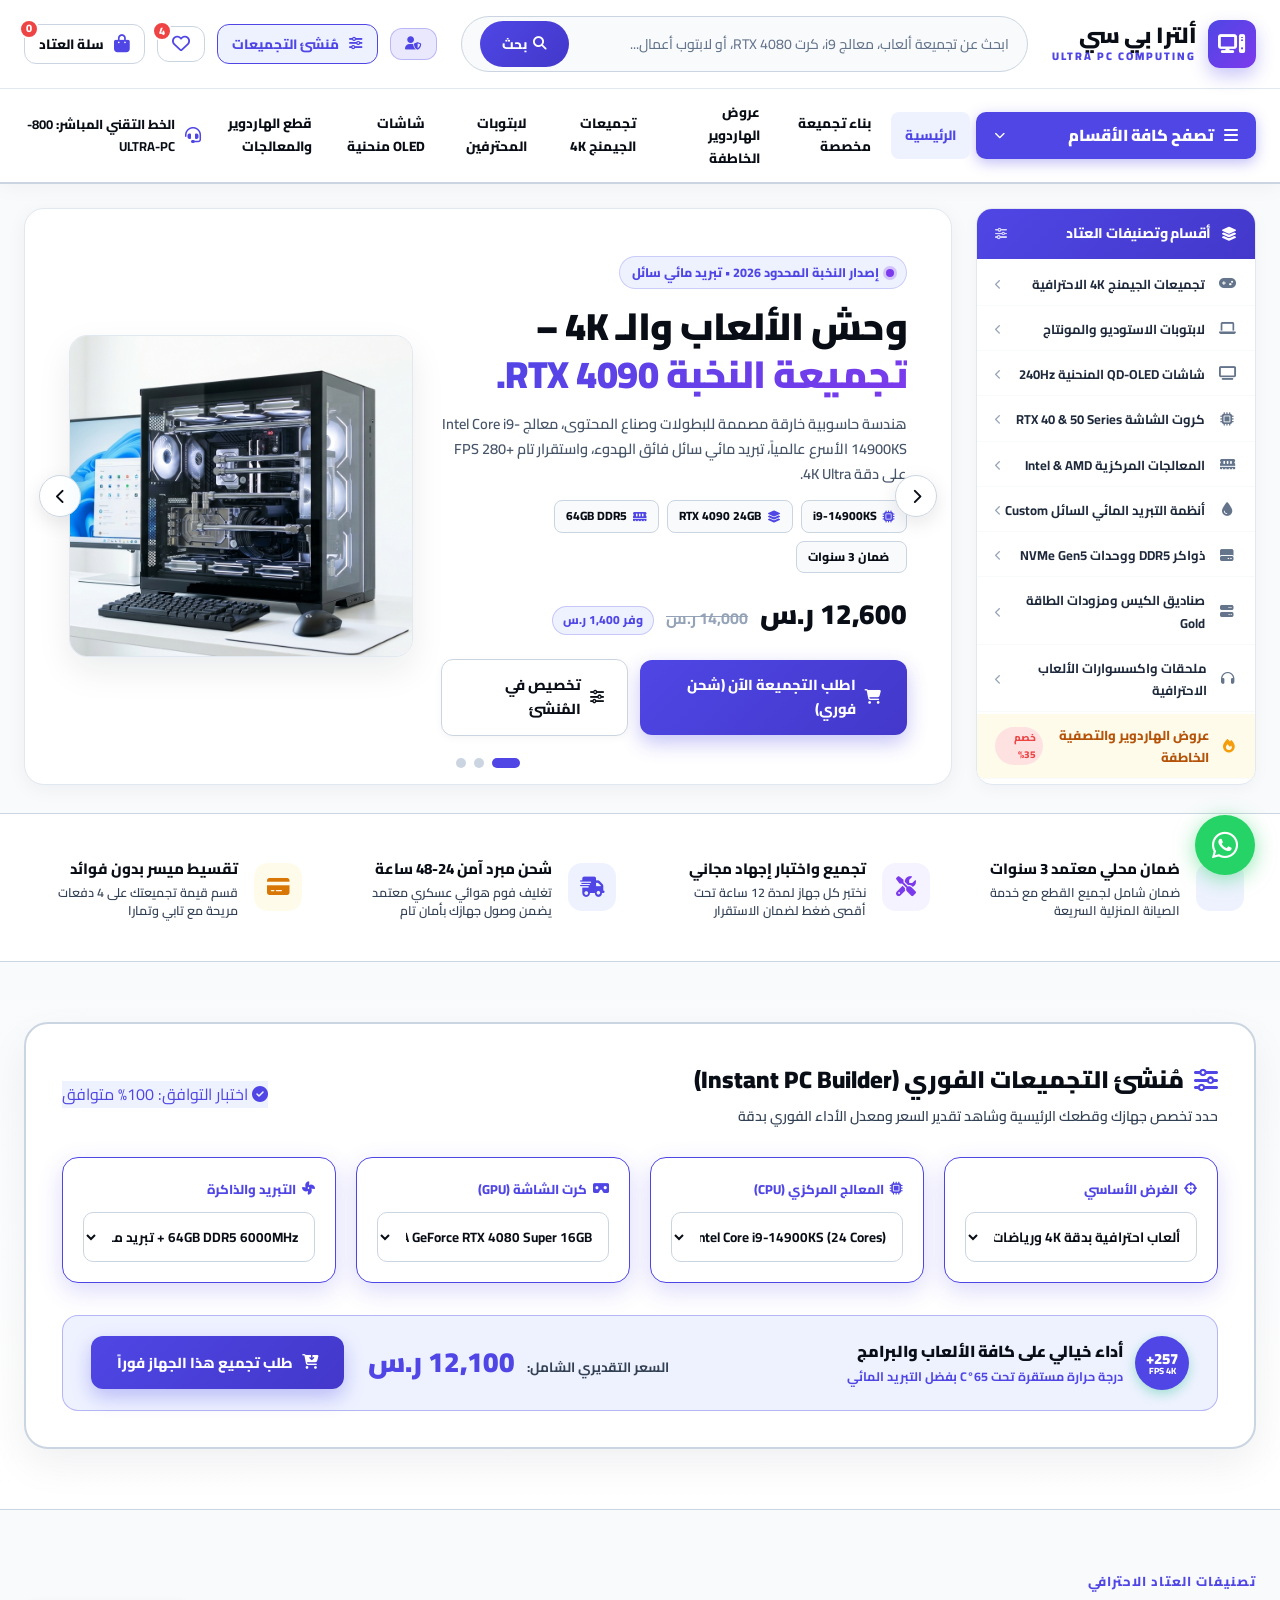
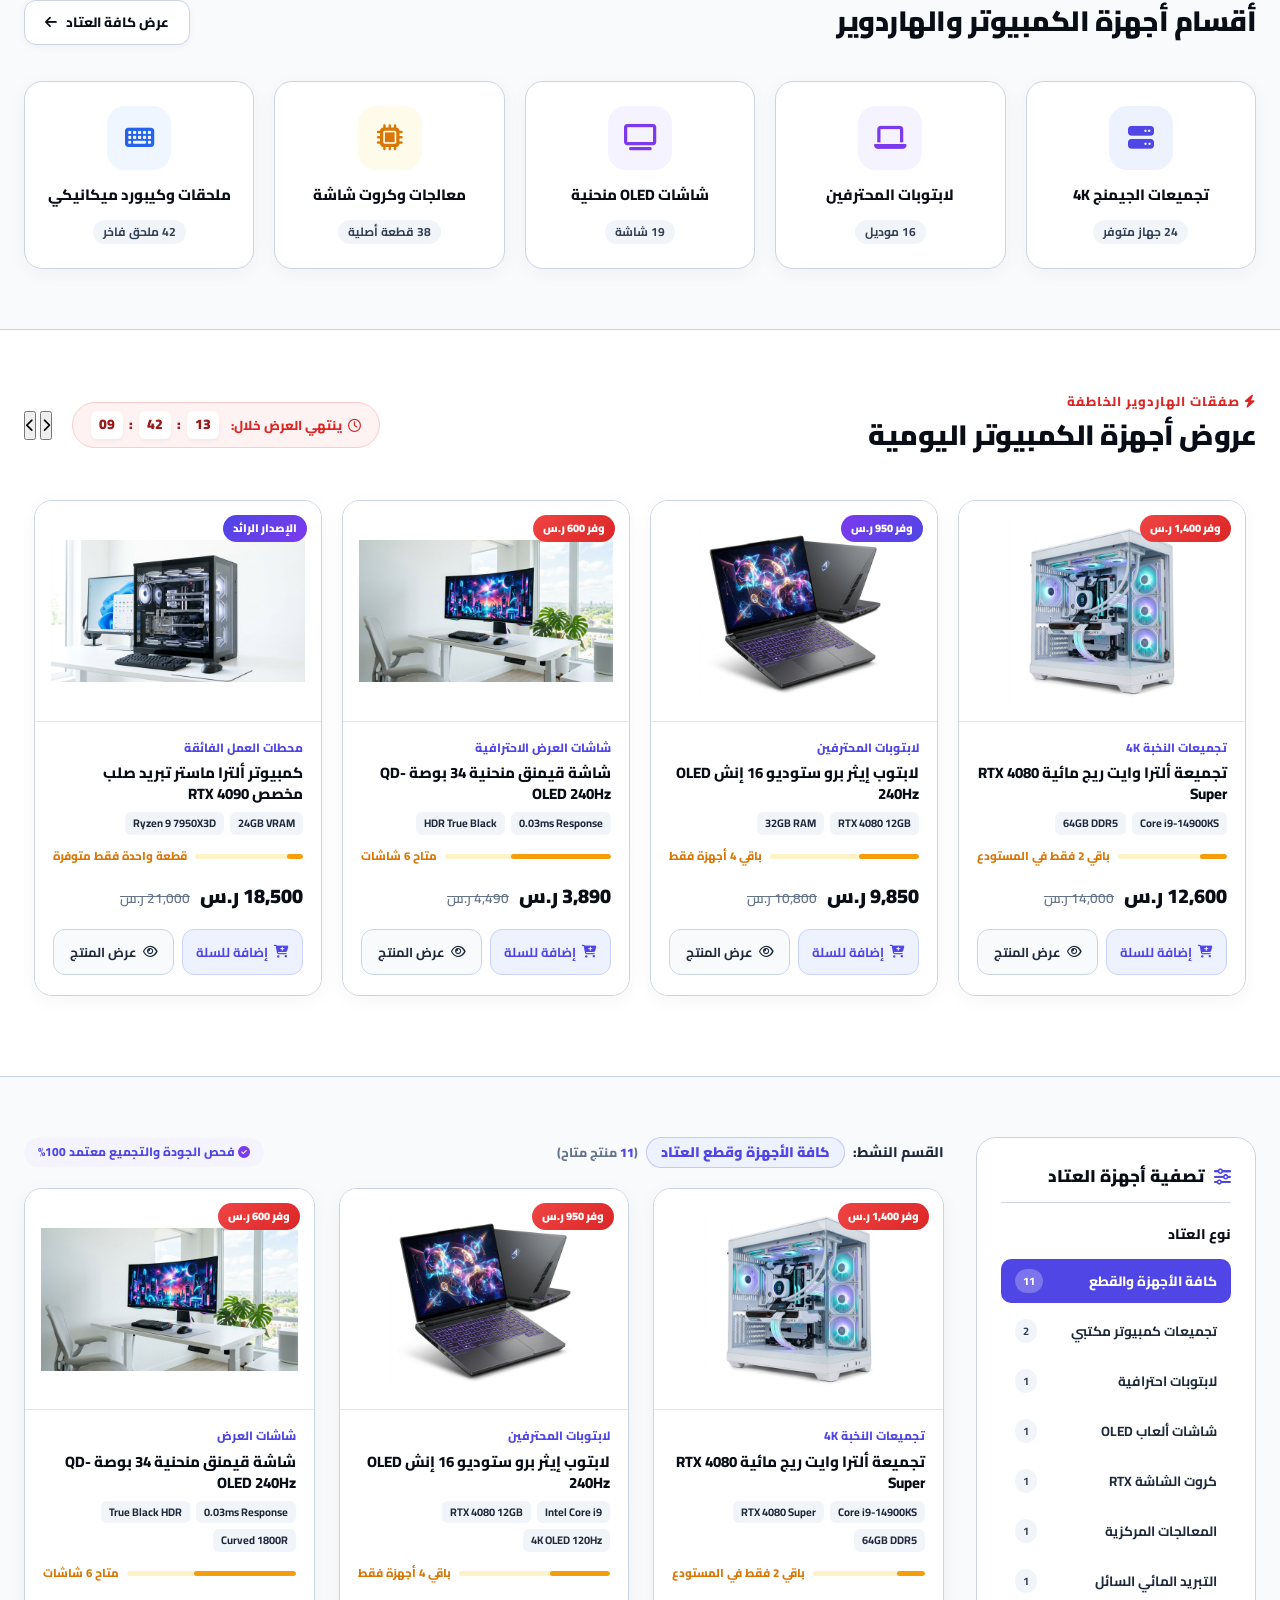
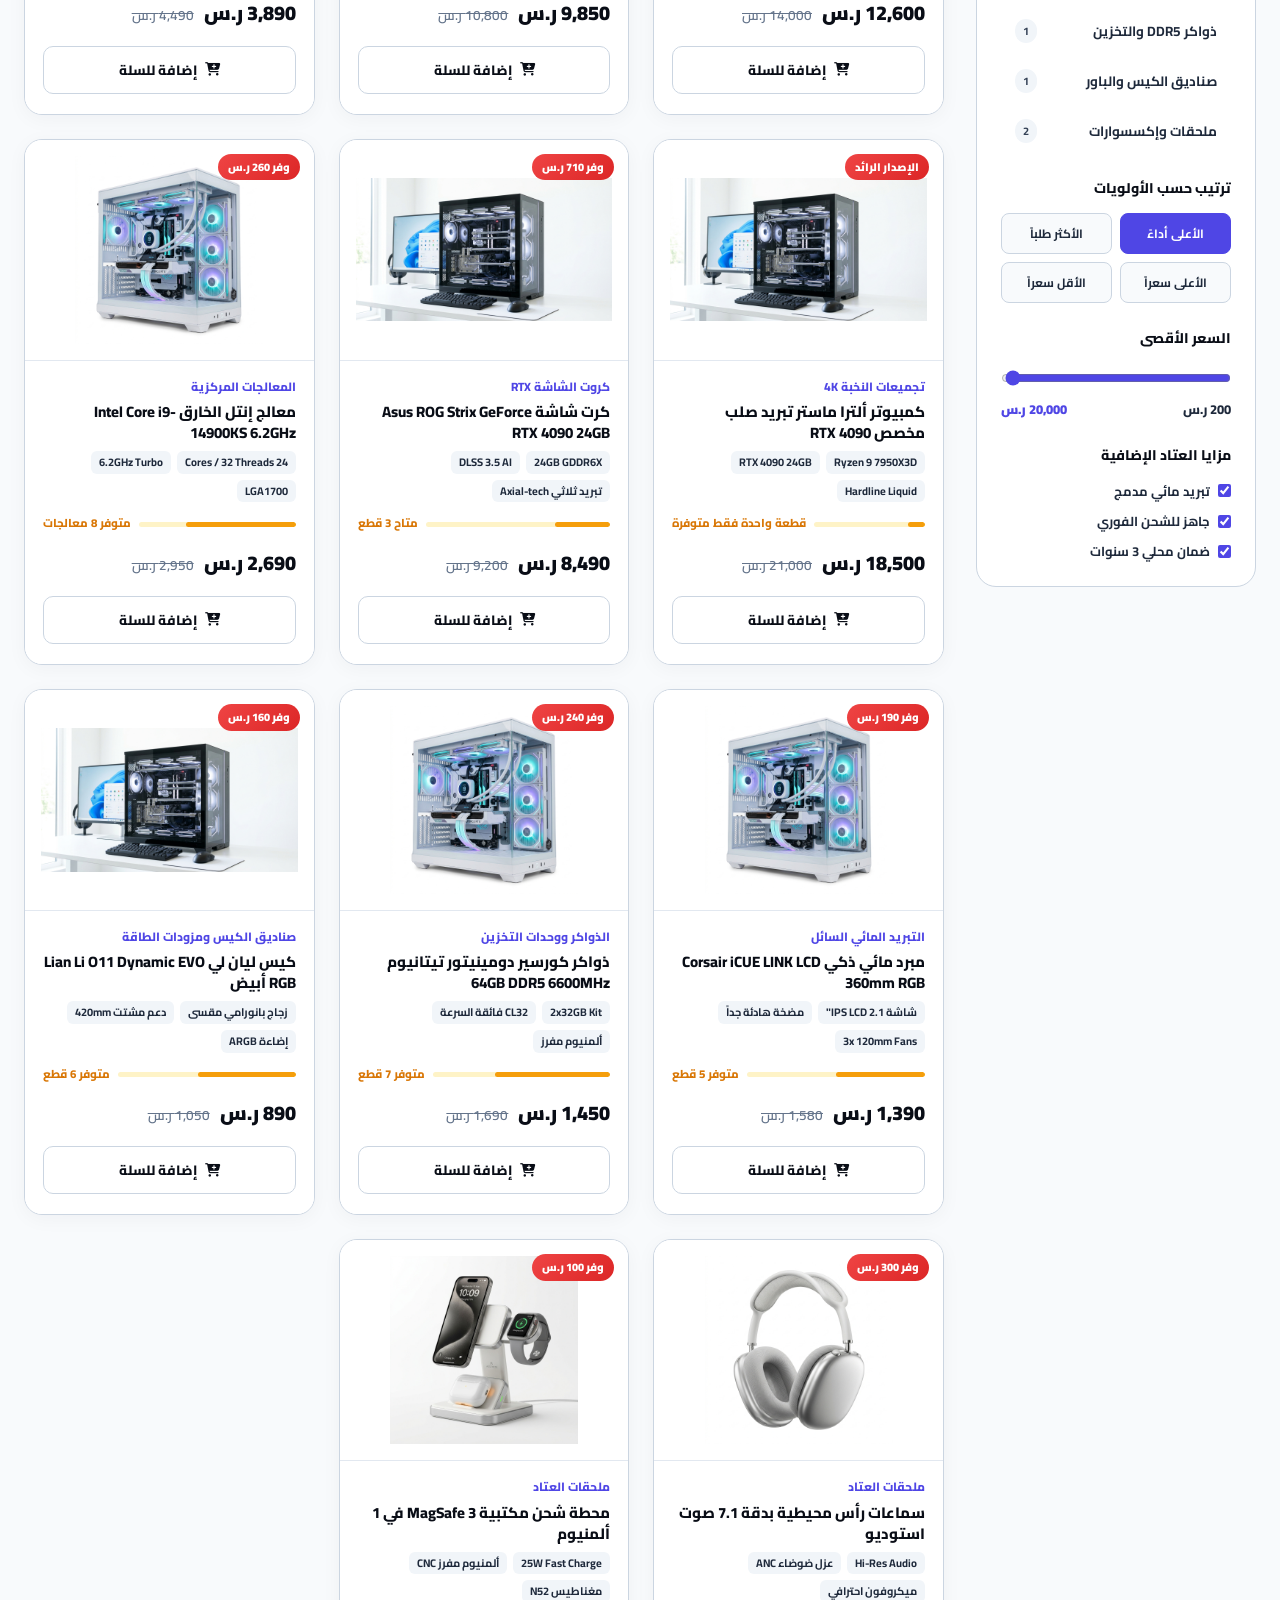
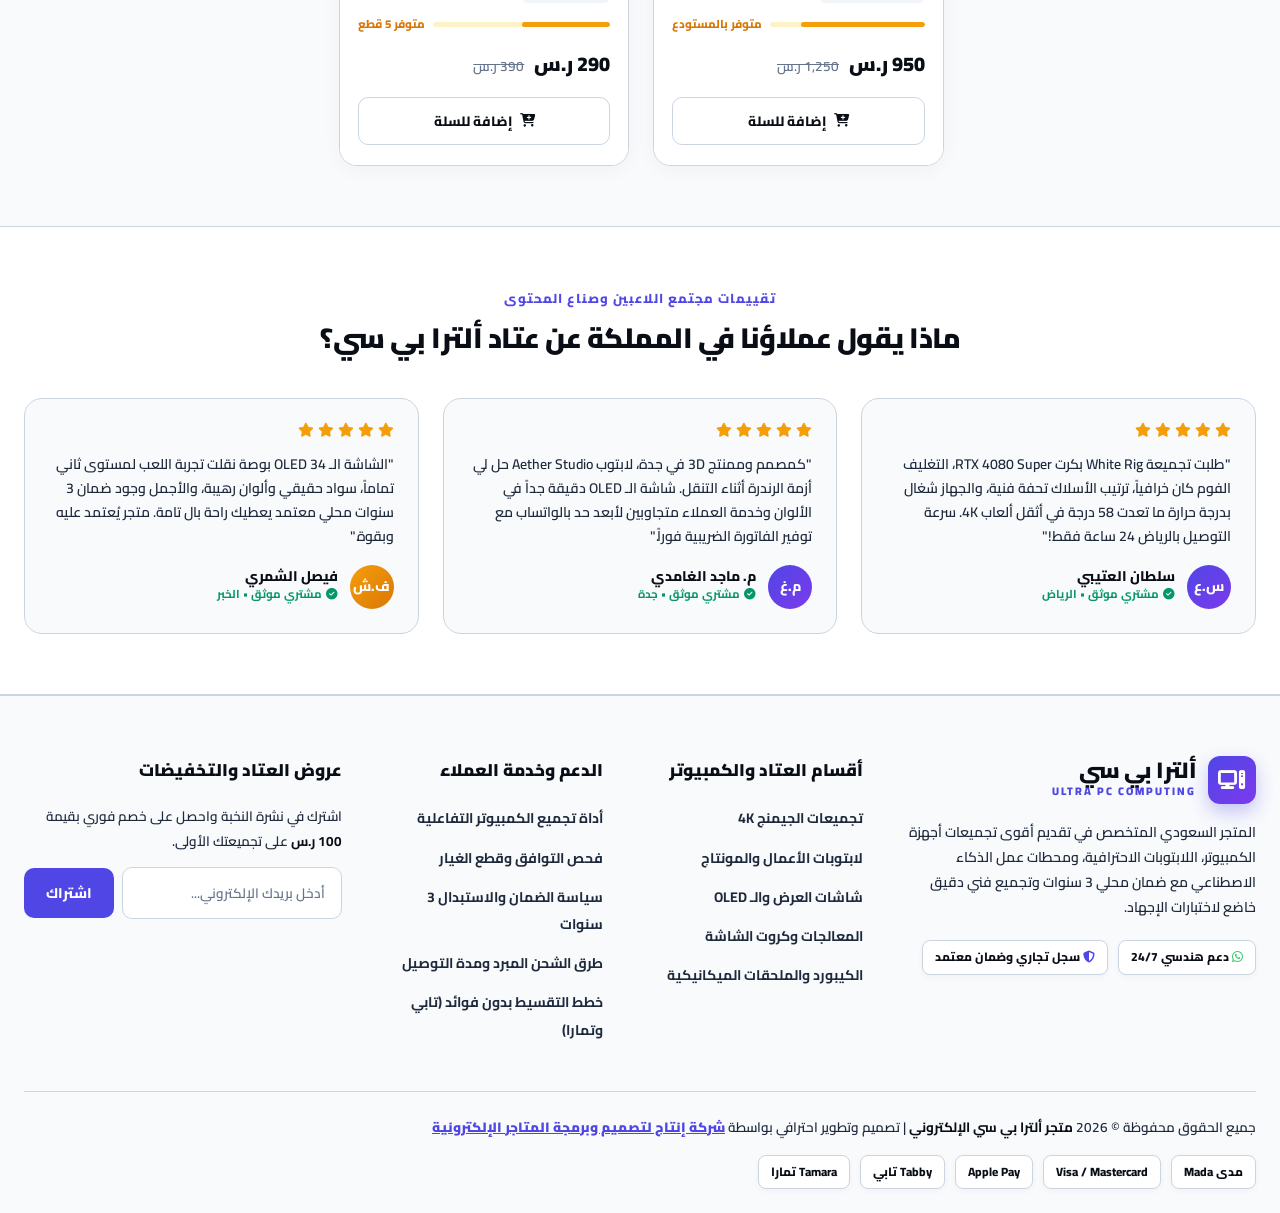
==== index.html @ 8bad4acc "Initial release of CyberTech PC Store with multi-page system, PC builder, wide category banners, dua" ====
<!DOCTYPE html>
<html lang="ar" dir="rtl">
<head>
    <meta charset="UTF-8">
    <meta name="viewport" content="width=device-width, initial-scale=1.0">
    <title>سايبر تك PC | أقوى تجميعات الجيمنج وهاردوير المحترفين</title>
    <meta name="description" content="متجر سايبر تك PC الرائد في تجميعات الكمبيوتر الاحترافية، لابتوبات الجيمنج والمونتاج، الشاشات المنحنية، وكروت الشاشة الأصلية بضمان سنتين.">
    <!-- Google Fonts: Cairo -->
    <link rel="preconnect" href="https://fonts.googleapis.com">
    <link rel="preconnect" href="https://fonts.gstatic.com" crossorigin>
    <link href="https://fonts.googleapis.com/css2?family=Cairo:wght@400;600;700;800;900&display=swap" rel="stylesheet">
    <!-- Font Awesome 6 Pro / Free -->
    <link rel="stylesheet" href="https://cdnjs.cloudflare.com/ajax/libs/font-awesome/6.5.1/css/all.min.css">
    <!-- Main Style -->
    <link rel="stylesheet" href="css/style.css">
</head>
<body>

<header class="pc-header">
        <div class="pc-container">
            <div class="pc-header-main">
                <!-- Logo -->
                <a href="index.html" class="pc-logo-link">
                    <div class="pc-logo-icon">
                        <i class="fa-solid fa-computer"></i>
                    </div>
                    <div class="pc-logo-text">
                        <span class="pc-logo-title">ألترا بي سي</span>
                        <span class="pc-logo-sub">ULTRA PC COMPUTING</span>
                    </div>
                </a>

                <!-- Search Form -->
                <form class="pc-search-form" onsubmit="event.preventDefault(); searchPcProducts();">
                    <input type="text" id="pcSearchInput" class="pc-search-input" placeholder="ابحث عن تجميعة ألعاب، معالج i9، كرت RTX 4080، أو لابتوب أعمال..." onkeyup="searchPcProducts()">
                    <button type="submit" class="pc-search-btn">
                        <i class="fa-solid fa-magnifying-glass"></i>
                        <span>بحث</span>
                    </button>
                </form>

                <!-- Header Actions -->
                <div class="pc-header-actions">
<a href="admin/index.html" class="pc-action-btn" title="لوحة التحكم الإدارية" style="background: rgba(79, 70, 229, 0.12); color: #4f46e5; font-weight: 700; border-radius: 12px; border: 1px solid rgba(79, 70, 229, 0.3);">
                    <i class="fa-solid fa-user-shield"></i>
                </a>
                
                    <a href="#builder" class="pc-action-btn" style="background: var(--color-primary-light); color: var(--color-primary); border-color: var(--color-primary);">
                        <i class="fa-solid fa-sliders"></i>
                        <span>مُنشئ التجميعات</span>
                    </a>
                    <div class="pc-action-btn" onclick="showToast('تمت إضافة الجهاز إلى المفضلة ❤️')">
                        <i class="fa-regular fa-heart" style="font-size: 18px; color: var(--color-primary);"></i>
                        <span class="pc-action-badge">4</span>
                    </div>
                    <div class="pc-action-btn" onclick="togglePcCartDrawer()">
                        <i class="fa-solid fa-bag-shopping" style="font-size: 18px; color: var(--color-primary);"></i>
                        <span>سلة العتاد</span>
                        <span class="pc-action-badge" id="pcCartBadge">0</span>
                    </div>
                </div>
            </div>
        </div>

        <!-- Secondary Nav -->
        <div class="pc-navbar">
            <div class="pc-container">
                <div class="pc-navbar-inner">
                    <ul class="pc-nav-menu">
                        <li class="pc-nav-item">
                            <a href="#catalog" id="btnAllPcCategories" class="pc-nav-mega-btn" onclick="filterPcCategory('all')" style="background-color: #4f46e5 !important; color: #ffffff !important; min-width: 280px; justify-content: space-between; border-radius: 10px 10px 0 0;">
                                <span style="display:flex; align-items:center; gap:10px; color:#ffffff !important;">
                                    <i class="fa-solid fa-bars" style="color: #ffffff !important;"></i>
                                    <span style="color: #ffffff !important;">تصفح كافة الأقسام</span>
                                </span>
                                <i class="fa-solid fa-chevron-down" style="font-size: 11px; color:#ffffff !important; margin-right: 8px;"></i>
                            </a>
                        </li>
                        <li class="pc-nav-item active"><a href="#">الرئيسية</a></li>
                        <li class="pc-nav-item"><a href="#builder">بناء تجميعة مخصصة</a></li>
                        <li class="pc-nav-item"><a href="#flashDeals">عروض الهاردوير الخاطفة</a></li>
                        <li class="pc-nav-item"><a href="#catalog" onclick="filterPcCategory('rigs')">تجميعات الجيمنج 4K</a></li>
                        <li class="pc-nav-item"><a href="#catalog" onclick="filterPcCategory('laptops')">لابتوبات المحترفين</a></li>
                        <li class="pc-nav-item"><a href="#catalog" onclick="filterPcCategory('monitors')">شاشات OLED منحنية</a></li>
                        <li class="pc-nav-item"><a href="#catalog" onclick="filterPcCategory('hardware')">قطع الهاردوير والمعالجات</a></li>
                    </ul>
                    <div class="pc-nav-hotline">
                        <i class="fa-solid fa-headset"></i>
                        <span>الخط التقني المباشر: <strong>800-ULTRA-PC</strong></span>
                    </div>
                </div>
            </div>
        </div>
    </header>

    <!-- 3. WOODMART-STYLE HERO BLOCK (CATEGORIES SIDEBAR + ADJACENT HERO SLIDER) -->
    <section class="pc-woodmart-hero" id="heroSlider">
        <div class="pc-container">
            <div class="pc-woodmart-grid">
                <!-- Column 1: Vertical Categories Sidebar (WoodMart Style) -->
                <aside class="pc-woodmart-cats">
                    <div class="pc-wm-cat-header">
                        <span><i class="fa-solid fa-layer-group"></i> أقسام وتصنيفات العتاد</span>
                        <i class="fa-solid fa-sliders" style="font-size: 12px; opacity: 0.8;"></i>
                    </div>
                    <ul class="pc-wm-cat-list">
                        <li class="pc-wm-cat-item">
                            <a href="#catalog" onclick="filterPcCategory('rigs')" class="pc-wm-cat-link">
                                <div class="pc-wm-cat-left">
                                    <i class="fa-solid fa-gamepad pc-wm-cat-icon"></i>
                                    <span>تجميعات الجيمنج 4K الاحترافية</span>
                                </div>
                                <i class="fa-solid fa-chevron-left pc-wm-cat-arrow"></i>
                            </a>
                        </li>
                        <li class="pc-wm-cat-item">
                            <a href="#catalog" onclick="filterPcCategory('laptops')" class="pc-wm-cat-link">
                                <div class="pc-wm-cat-left">
                                    <i class="fa-solid fa-laptop pc-wm-cat-icon"></i>
                                    <span>لابتوبات الاستوديو والمونتاج</span>
                                </div>
                                <i class="fa-solid fa-chevron-left pc-wm-cat-arrow"></i>
                            </a>
                        </li>
                        <li class="pc-wm-cat-item">
                            <a href="#catalog" onclick="filterPcCategory('monitors')" class="pc-wm-cat-link">
                                <div class="pc-wm-cat-left">
                                    <i class="fa-solid fa-tv pc-wm-cat-icon"></i>
                                    <span>شاشات QD-OLED المنحنية 240Hz</span>
                                </div>
                                <i class="fa-solid fa-chevron-left pc-wm-cat-arrow"></i>
                            </a>
                        </li>
                        <li class="pc-wm-cat-item">
                            <a href="#catalog" onclick="filterPcCategory('gpus')" class="pc-wm-cat-link">
                                <div class="pc-wm-cat-left">
                                    <i class="fa-solid fa-microchip pc-wm-cat-icon"></i>
                                    <span>كروت الشاشة RTX 40 & 50 Series</span>
                                </div>
                                <i class="fa-solid fa-chevron-left pc-wm-cat-arrow"></i>
                            </a>
                        </li>
                        <li class="pc-wm-cat-item">
                            <a href="#catalog" onclick="filterPcCategory('cpus')" class="pc-wm-cat-link">
                                <div class="pc-wm-cat-left">
                                    <i class="fa-solid fa-memory pc-wm-cat-icon"></i>
                                    <span>المعالجات المركزية Intel & AMD</span>
                                </div>
                                <i class="fa-solid fa-chevron-left pc-wm-cat-arrow"></i>
                            </a>
                        </li>
                        <li class="pc-wm-cat-item">
                            <a href="#catalog" onclick="filterPcCategory('cooling')" class="pc-wm-cat-link">
                                <div class="pc-wm-cat-left">
                                    <i class="fa-solid fa-droplet pc-wm-cat-icon"></i>
                                    <span>أنظمة التبريد المائي السائل Custom</span>
                                </div>
                                <i class="fa-solid fa-chevron-left pc-wm-cat-arrow"></i>
                            </a>
                        </li>
                        <li class="pc-wm-cat-item">
                            <a href="#catalog" onclick="filterPcCategory('storage')" class="pc-wm-cat-link">
                                <div class="pc-wm-cat-left">
                                    <i class="fa-solid fa-hard-drive pc-wm-cat-icon"></i>
                                    <span>ذواكر DDR5 ووحدات NVMe Gen5</span>
                                </div>
                                <i class="fa-solid fa-chevron-left pc-wm-cat-arrow"></i>
                            </a>
                        </li>
                        <li class="pc-wm-cat-item">
                            <a href="#catalog" onclick="filterPcCategory('cases')" class="pc-wm-cat-link">
                                <div class="pc-wm-cat-left">
                                    <i class="fa-solid fa-server pc-wm-cat-icon"></i>
                                    <span>صناديق الكيس ومزودات الطاقة Gold</span>
                                </div>
                                <i class="fa-solid fa-chevron-left pc-wm-cat-arrow"></i>
                            </a>
                        </li>
                        <li class="pc-wm-cat-item">
                            <a href="#catalog" onclick="filterPcCategory('accessories')" class="pc-wm-cat-link">
                                <div class="pc-wm-cat-left">
                                    <i class="fa-solid fa-headphones pc-wm-cat-icon"></i>
                                    <span>ملحقات واكسسوارات الألعاب الاحترافية</span>
                                </div>
                                <i class="fa-solid fa-chevron-left pc-wm-cat-arrow"></i>
                            </a>
                        </li>
                        <li class="pc-wm-cat-item">
                            <a href="#flashDeals" class="pc-wm-cat-link" style="background:#fffbeb;">
                                <div class="pc-wm-cat-left">
                                    <i class="fa-solid fa-fire pc-wm-cat-icon" style="color:#f59e0b;"></i>
                                    <span style="color:#b45309; font-weight:800;">عروض الهاردوير والتصفية الخاطفة</span>
                                </div>
                                <span class="pc-wm-badge-deal">خصم 35%</span>
                            </a>
                        </li>
                    </ul>
                </aside>

                <!-- Column 2: Adjacent Hero Slider (WoodMart Style) -->
                <div class="pc-woodmart-slider-box">
                    <!-- Nav Arrows -->
                    <button class="pc-wm-arrow prev" onclick="prevHeroSlide()" aria-label="السابق" title="السابق">
                        <i class="fa-solid fa-chevron-right"></i>
                    </button>
                    <button class="pc-wm-arrow next" onclick="nextHeroSlide()" aria-label="التالي" title="التالي">
                        <i class="fa-solid fa-chevron-left"></i>
                    </button>

                    <div class="pc-wm-slider-container">
                        <div class="pc-wm-slider-track" id="heroTrack">
                            <!-- Slide 0: RTX 4090 Monster Rig -->
                            <div class="pc-wm-slide">
                                <div class="pc-wm-slide-grid">
                                    <div class="pc-wm-content">
                                        <div class="pc-wm-tag">
                                            <span class="pc-pulse-dot"></span>
                                            <span>إصدار النخبة المحدود 2026 • تبريد مائي سائل</span>
                                        </div>
                                        <h1 class="pc-wm-title">وحش الألعاب والـ 4K –<br><span>تجميعة النخبة RTX 4090.</span></h1>
                                        <p class="pc-wm-desc">
                                            هندسة حاسوبية خارقة مصممة للبطولات وصناع المحتوى، معالج Intel Core i9-14900KS الأسرع عالمياً، تبريد مائي سائل فائق الهدوء، واستقرار تام +280 FPS على دقة 4K Ultra.
                                        </p>
                                        <div class="pc-wm-spec-row">
                                            <span class="pc-wm-spec-chip"><i class="fa-solid fa-microchip"></i> i9-14900KS</span>
                                            <span class="pc-wm-spec-chip"><i class="fa-solid fa-layer-group"></i> RTX 4090 24GB</span>
                                            <span class="pc-wm-spec-chip"><i class="fa-solid fa-memory"></i> 64GB DDR5</span>
                                            <span class="pc-wm-spec-chip"><i class="fa-solid fa-shield-check"></i> ضمان 3 سنوات</span>
                                        </div>
                                        <div class="pc-wm-price-row">
                                            <div class="pc-wm-price-current">12,600 ر.س</div>
                                            <div class="pc-wm-price-old">14,000 ر.س</div>
                                            <span class="pc-wm-save-badge">وفر 1,400 ر.س</span>
                                        </div>
                                        <div class="pc-wm-ctas">
                                            <a href="#catalog" class="btn-pc-primary">
                                                <i class="fa-solid fa-cart-shopping"></i>
                                                <span>اطلب التجميعة الآن (شحن فوري)</span>
                                            </a>
                                            <a href="#builder" class="btn-pc-secondary">
                                                <i class="fa-solid fa-sliders"></i>
                                                <span>تخصيص في المُنشئ</span>
                                            </a>
                                        </div>
                                    </div>
                                    <div class="pc-wm-visual">
                                        <div class="pc-wm-img-wrap">
                                            <img decoding="async" src="images/pc_hero_rig_white.jpg" alt="تجميعة ألعاب احترافية RTX 4090" title="متجر سايبر تك PC | نموذج متجر أجهزة كمبيوتر">
                                        </div>
                                    </div>
                                </div>
                            </div>

                            <!-- Slide 1: Creator Aero Studio Laptop -->
                            <div class="pc-wm-slide">
                                <div class="pc-wm-slide-grid">
                                    <div class="pc-wm-content">
                                        <div class="pc-wm-tag" style="background:#f5f3ff; color:#7c3aed; border-color:rgba(124, 58, 237, 0.25);">
                                            <span class="pc-pulse-dot" style="background:#7c3aed; box-shadow:0 0 0 3px rgba(124, 58, 237, 0.25);"></span>
                                            <span>استوديوهات الإنتاج السينمائي والـ AI</span>
                                        </div>
                                        <h1 class="pc-wm-title">استوديو الإبداع المتنقل –<br><span style="background:linear-gradient(135deg, #7c3aed, #6d28d9); -webkit-background-clip:text; -webkit-text-fill-color:transparent;">لابتوب 4K OLED الخارق.</span></h1>
                                        <p class="pc-wm-desc">
                                            محطة العمل المحمولة للمصممين والمبرمجين، شاشة 4K OLED بألوان سينمائية مطابقة 100% DCI-P3، معالج RTX 4080 Super لتدريب الذكاء الاصطناعي وبطارية تدوم 14 ساعة عمل.
                                        </p>
                                        <div class="pc-wm-spec-row">
                                            <span class="pc-wm-spec-chip"><i class="fa-solid fa-display"></i> 16" 4K OLED 120Hz</span>
                                            <span class="pc-wm-spec-chip"><i class="fa-solid fa-laptop"></i> RTX 4080 Super</span>
                                            <span class="pc-wm-spec-chip"><i class="fa-solid fa-hard-drive"></i> 4TB Gen5 SSD</span>
                                            <span class="pc-wm-spec-chip"><i class="fa-solid fa-battery-full"></i> 14 ساعة عمل</span>
                                        </div>
                                        <div class="pc-wm-price-row">
                                            <div class="pc-wm-price-current">9,850 ر.س</div>
                                            <div class="pc-wm-price-old">10,800 ر.س</div>
                                            <span class="pc-wm-save-badge">وفر 950 ر.س</span>
                                        </div>
                                        <div class="pc-wm-ctas">
                                            <a href="#catalog" class="btn-pc-primary" style="background:linear-gradient(135deg, #7c3aed, #6d28d9);">
                                                <i class="fa-solid fa-bag-shopping"></i>
                                                <span>تسوق لابتوبات الاستوديو</span>
                                            </a>
                                            <a href="#catalog" class="btn-pc-secondary">
                                                <i class="fa-solid fa-chart-line"></i>
                                                <span>مقارنة المواصفات</span>
                                            </a>
                                        </div>
                                    </div>
                                    <div class="pc-wm-visual">
                                        <div class="pc-wm-img-wrap">
                                            <img decoding="async" src="images/pc_hero_laptop_white.jpg" alt="لابتوب استوديو 4K OLED للمونتاج" title="متجر سايبر تك PC | نموذج متجر أجهزة كمبيوتر">
                                        </div>
                                    </div>
                                </div>
                            </div>

                            <!-- Slide 2: Curved 4K OLED Monitor -->
                            <div class="pc-wm-slide">
                                <div class="pc-wm-slide-grid">
                                    <div class="pc-wm-content">
                                        <div class="pc-wm-tag" style="background:#eef2ff; color:#4f46e5; border-color:rgba(79, 70, 229, 0.25);">
                                            <span class="pc-pulse-dot" style="background:#7c3aed; box-shadow:0 0 0 3px rgba(124, 58, 237, 0.25);"></span>
                                            <span>انغماس بصري فائق 240Hz • 0.03ms</span>
                                        </div>
                                        <h1 class="pc-wm-title">رؤية بنقاء سينمائي –<br><span style="background:linear-gradient(135deg, #4f46e5, #7c3aed); -webkit-background-clip:text; -webkit-text-fill-color:transparent;">شاشة QD-OLED منحنية 1800R.</span></h1>
                                        <p class="pc-wm-desc">
                                            شاشات QD-OLED المنحنية بدقة فائقة وتباين لانهائي 1,500,000:1، وزمن استجابة قياسي 0.03ms لسلاسة استثنائية ونقاء تفاصيل مذهل يمنحك أفضلية تنافسية في الألعاب.
                                        </p>
                                        <div class="pc-wm-spec-row">
                                            <span class="pc-wm-spec-chip"><i class="fa-solid fa-tv"></i> 34" Curved 1800R</span>
                                            <span class="pc-wm-spec-chip"><i class="fa-solid fa-gauge-high"></i> 240Hz Gaming</span>
                                            <span class="pc-wm-spec-chip"><i class="fa-solid fa-bolt"></i> 0.03ms استجابة</span>
                                            <span class="pc-wm-spec-chip"><i class="fa-solid fa-shield-halved"></i> ضمان ضد الحرق</span>
                                        </div>
                                        <div class="pc-wm-price-row">
                                            <div class="pc-wm-price-current">3,890 ر.س</div>
                                            <div class="pc-wm-price-old">4,490 ر.س</div>
                                            <span class="pc-wm-save-badge">وفر 600 ر.س</span>
                                        </div>
                                        <div class="pc-wm-ctas">
                                            <a href="#catalog" class="btn-pc-primary" style="background:linear-gradient(135deg, #4f46e5, #4338ca);">
                                                <i class="fa-solid fa-desktop"></i>
                                                <span>اقتنِ الشاشة الآن</span>
                                            </a>
                                            <a href="#flashDeals" class="btn-pc-secondary">
                                                <i class="fa-solid fa-fire"></i>
                                                <span>عروض الشاشات</span>
                                            </a>
                                        </div>
                                    </div>
                                    <div class="pc-wm-visual">
                                        <div class="pc-wm-img-wrap">
                                            <img decoding="async" src="images/pc_hero_monitor_white.jpg" alt="شاشة ألعاب 4K OLED منحنية 1800R" title="متجر سايبر تك PC | نموذج متجر أجهزة كمبيوتر">
                                        </div>
                                    </div>
                                </div>
                            </div>
                        </div>
                    </div>

                    <!-- WoodMart Dots Pagination -->
                    <div class="pc-wm-dots">
                        <div class="pc-wm-dot active" onclick="goToHeroSlide(0)" id="pcDot0"></div>
                        <div class="pc-wm-dot" onclick="goToHeroSlide(1)" id="pcDot1"></div>
                        <div class="pc-wm-dot" onclick="goToHeroSlide(2)" id="pcDot2"></div>
                    </div>
                </div>
            </div>
        </div>
    </section>

    <!-- 4. VALUE PROPOSITION ROW -->
    <div class="pc-features-bar">
        <div class="pc-container">
            <div class="pc-features-grid">
                <div class="pc-feature-item">
                    <div class="pc-feature-icon">
                        <i class="fa-solid fa-shield-check"></i>
                    </div>
                    <div class="pc-feature-info">
                        <h4>ضمان محلي معتمد 3 سنوات</h4>
                        <p>ضمان شامل لجميع القطع مع خدمة الصيانة المنزلية السريعة</p>
                    </div>
                </div>
                <div class="pc-feature-item">
                    <div class="pc-feature-icon" style="background:#f5f3ff; color:#7c3aed;">
                        <i class="fa-solid fa-screwdriver-wrench"></i>
                    </div>
                    <div class="pc-feature-info">
                        <h4>تجميع واختبار إجهاد مجاني</h4>
                        <p>نختبر كل جهاز لمدة 12 ساعة تحت أقصى ضغط لضمان الاستقرار</p>
                    </div>
                </div>
                <div class="pc-feature-item">
                    <div class="pc-feature-icon" style="background:#eef2ff; color:#4f46e5;">
                        <i class="fa-solid fa-truck-fast"></i>
                    </div>
                    <div class="pc-feature-info">
                        <h4>شحن مبرد آمن 24-48 ساعة</h4>
                        <p>تغليف فوم هوائي عسكري معتمد يضمن وصول جهازك بأمان تام</p>
                    </div>
                </div>
                <div class="pc-feature-item">
                    <div class="pc-feature-icon" style="background:#fffbeb; color:#d97706;">
                        <i class="fa-solid fa-credit-card"></i>
                    </div>
                    <div class="pc-feature-info">
                        <h4>تقسيط ميسر بدون فوائد</h4>
                        <p>قسم قيمة تجميعتك على 4 دفعات مريحة مع تابي وتمارا</p>
                    </div>
                </div>
            </div>
        </div>
    </div>

    <!-- 5. INTERACTIVE PC BUILDER PREVIEW (INNOVATIVE FEATURE) -->
    <section class="pc-builder-section" id="builder">
        <div class="pc-container">
            <div class="pc-builder-card">
                <div class="pc-builder-header">
                    <div class="pc-builder-title">
                        <h3><i class="fa-solid fa-sliders" style="color:var(--color-primary);"></i> مُنشئ التجميعات الفوري (Instant PC Builder)</h3>
                        <p style="font-size:14px; color:var(--color-muted); font-weight:600; margin-top:4px;">
                            حدد تخصص جهازك وقطعك الرئيسية وشاهد تقدير السعر ومعدل الأداء الفوري بدقة
                        </p>
                    </div>
                    <span class="pc-slide-tag" style="background:#eef2ff; color:#4f46e5; border-color:#c7d2fe;">
                        <i class="fa-solid fa-circle-check"></i> اختبار التوافق: 100% متوافق
                    </span>
                </div>

                <div class="pc-builder-grid">
                    <!-- Step 1: Use Case -->
                    <div class="pc-build-step active">
                        <div class="pc-build-step-title"><i class="fa-solid fa-crosshairs"></i> الغرض الأساسي</div>
                        <select class="pc-build-select" id="buildPurpose" onchange="calculatePcBuild()">
                            <option value="gaming" data-price="0" data-fps="240">ألعاب احترافية بدقة 4K ورياضات إلكترونية</option>
                            <option value="creator" data-price="800" data-fps="210">مونتاج فيديو 8K وتصميم 3D ومؤثرات</option>
                            <option value="ai" data-price="1500" data-fps="260">برمجة ونماذج ذكاء اصطناعي (AI & LLM)</option>
                            <option value="office" data-price="-2000" data-fps="144">أعمال مكتبية وهندسة يومية</option>
                        </select>
                    </div>

                    <!-- Step 2: CPU -->
                    <div class="pc-build-step active">
                        <div class="pc-build-step-title"><i class="fa-solid fa-microchip"></i> المعالج المركزي (CPU)</div>
                        <select class="pc-build-select" id="buildCpu" onchange="calculatePcBuild()">
                            <option value="i9" data-price="2600" data-fps="50">Intel Core i9-14900KS (24 Cores)</option>
                            <option value="ryzen9" data-price="2450" data-fps="55">AMD Ryzen 9 7950X3D (16 Cores 3D)</option>
                            <option value="i7" data-price="1650" data-fps="35">Intel Core i7-14700K (20 Cores)</option>
                            <option value="ryzen7" data-price="1500" data-fps="40">AMD Ryzen 7 7800X3D (Gaming King)</option>
                        </select>
                    </div>

                    <!-- Step 3: GPU -->
                    <div class="pc-build-step active">
                        <div class="pc-build-step-title"><i class="fa-solid fa-vr-cardboard"></i> كرت الشاشة (GPU)</div>
                        <select class="pc-build-select" id="buildGpu" onchange="calculatePcBuild()">
                            <option value="rtx4090" data-price="8400" data-fps="120">NVIDIA GeForce RTX 4090 24GB</option>
                            <option value="rtx4080s" data-price="4800" data-fps="95" selected>NVIDIA GeForce RTX 4080 Super 16GB</option>
                            <option value="rtx4070tis" data-price="3500" data-fps="75">NVIDIA GeForce RTX 4070 Ti Super 16GB</option>
                            <option value="rtx4070" data-price="2400" data-fps="55">NVIDIA GeForce RTX 4070 12GB</option>
                        </select>
                    </div>

                    <!-- Step 4: Cooling & RAM -->
                    <div class="pc-build-step active">
                        <div class="pc-build-step-title"><i class="fa-solid fa-fan"></i> التبريد والذاكرة</div>
                        <select class="pc-build-select" id="buildRamCool" onchange="calculatePcBuild()">
                            <option value="opt1" data-price="1900" data-fps="20">64GB DDR5 6000MHz + تبريد مائي 360mm RGB</option>
                            <option value="opt2" data-price="1300" data-fps="15">32GB DDR5 6000MHz + تبريد مائي 240mm RGB</option>
                            <option value="opt3" data-price="2800" data-fps="25">128GB DDR5 6000MHz (محطات عمل استثنائية)</option>
                        </select>
                    </div>
                </div>

                <!-- Builder Summary Bar -->
                <div class="pc-builder-summary">
                    <div class="pc-fps-badge">
                        <div class="pc-fps-circle">
                            <span id="buildFpsDisplay">240+</span>
                            <small>FPS 4K</small>
                        </div>
                        <div>
                            <div style="font-weight:900; font-size:16px; color:var(--color-navy);">أداء خيالي على كافة الألعاب والبرامج</div>
                            <div style="font-size:12.5px; color:#4f46e5; font-weight:700;">درجة حرارة مستقرة تحت 65°C بفضل التبريد المائي</div>
                        </div>
                    </div>

                    <div style="display:flex; align-items:center; gap:24px; flex-wrap:wrap;">
                        <div class="pc-builder-price-box">
                            <span style="font-size:13.5px; font-weight:700; color:var(--color-muted);">السعر التقديري الشامل:</span>
                            <span class="pc-builder-price" id="buildTotalPrice">11,850 ر.س</span>
                        </div>
                        <button class="btn-pc-primary" onclick="orderCustomBuild()">
                            <i class="fa-solid fa-cart-arrow-down"></i>
                            <span>طلب تجميع هذا الجهاز فوراً</span>
                        </button>
                    </div>
                </div>
            </div>
        </div>
    </section>

    <!-- 6. QUICK CATEGORIES -->
    <section class="pc-section">
        <div class="pc-container">
            <div class="pc-section-header">
                <div class="pc-section-title-box">
                    <span class="pc-section-subtitle">تصنيفات العتاد الاحترافي</span>
                    <h2 class="pc-section-title">أقسام أجهزة الكمبيوتر والهاردوير</h2>
                </div>
                <a href="#catalog" class="btn-pc-secondary" style="padding: 10px 20px; font-size: 13.5px;" onclick="filterPcCategory('all')">
                    <span>عرض كافة العتاد</span>
                    <i class="fa-solid fa-arrow-left"></i>
                </a>
            </div>

            <div class="pc-categories-grid">
                <div class="pc-cat-card" onclick="filterPcCategory('rigs')">
                    <div class="pc-cat-icon">
                        <i class="fa-solid fa-server"></i>
                    </div>
                    <h3 class="pc-cat-name">تجميعات الجيمنج 4K</h3>
                    <span class="pc-cat-count">24 جهاز متوفر</span>
                </div>
                <div class="pc-cat-card" onclick="filterPcCategory('laptops')">
                    <div class="pc-cat-icon" style="background:var(--color-violet-light); color:var(--color-violet);">
                        <i class="fa-solid fa-laptop"></i>
                    </div>
                    <h3 class="pc-cat-name">لابتوبات المحترفين</h3>
                    <span class="pc-cat-count">16 موديل</span>
                </div>
                <div class="pc-cat-card" onclick="filterPcCategory('monitors')">
                    <div class="pc-cat-icon" style="background:#f5f3ff; color:#7c3aed;">
                        <i class="fa-solid fa-tv"></i>
                    </div>
                    <h3 class="pc-cat-name">شاشات OLED منحنية</h3>
                    <span class="pc-cat-count">19 شاشة</span>
                </div>
                <div class="pc-cat-card" onclick="filterPcCategory('hardware')">
                    <div class="pc-cat-icon" style="background:#fffbeb; color:#d97706;">
                        <i class="fa-solid fa-microchip"></i>
                    </div>
                    <h3 class="pc-cat-name">معالجات وكروت شاشة</h3>
                    <span class="pc-cat-count">38 قطعة أصلية</span>
                </div>
                <div class="pc-cat-card" onclick="filterPcCategory('accessories')">
                    <div class="pc-cat-icon" style="background:#eff6ff; color:#2563eb;">
                        <i class="fa-solid fa-keyboard"></i>
                    </div>
                    <h3 class="pc-cat-name">ملحقات وكيبورد ميكانيكي</h3>
                    <span class="pc-cat-count">42 ملحق فاخر</span>
                </div>
            </div>
        </div>
    </section>

    <!-- 7. FLASH DEALS SLIDER (EXACT 4 CARDS, WORKING ARROWS) -->
    <section class="pc-flash-section" id="flashDeals">
        <div class="pc-container">
            <div class="pc-flash-header">
                <div>
                    <div class="pc-section-subtitle" style="color: #dc2626;"><i class="fa-solid fa-bolt"></i> صفقات الهاردوير الخاطفة</div>
                    <h2 class="pc-section-title">عروض أجهزة الكمبيوتر اليومية</h2>
                </div>
                <div style="display: flex; align-items: center; gap: 20px; flex-wrap: wrap;">
                    <!-- Countdown Timer -->
                    <div class="pc-flash-timer-box">
                        <span class="pc-flash-timer-label"><i class="fa-regular fa-clock"></i> ينتهي العرض خلال:</span>
                        <div class="pc-countdown">
                            <div class="pc-countdown-unit" id="pccd-hours">09</div>
                            <span>:</span>
                            <div class="pc-countdown-unit" id="pccd-minutes">42</div>
                            <span>:</span>
                            <div class="pc-countdown-unit" id="pccd-seconds">15</div>
                        </div>
                    </div>
                    <!-- Navigation Arrows -->
                    <div class="pc-arrows-group">
                        <button class="pc-arrow-btn" onclick="slidePcPrev()" aria-label="السابق" title="السابق">
                            <i class="fa-solid fa-chevron-right"></i>
                        </button>
                        <button class="pc-arrow-btn" onclick="slidePcNext()" aria-label="التالي" title="التالي">
                            <i class="fa-solid fa-chevron-left"></i>
                        </button>
                    </div>
                </div>
            </div>

            <!-- Slider Viewport (4 visible cards on desktop) -->
            <div class="pc-slider-viewport">
                <div class="pc-slider-track" id="pcSliderTrack">
                    <!-- Item 1: White Liquid Rig -->
                    <div class="pc-slider-item">
                        <div class="pc-card">
                            <span class="pc-card-badge">وفر 1,400 ر.س</span>
                            <div class="pc-card-img-box">
                                <img decoding="async" src="images/pc_prod_white_rig.jpg" alt="تجميعة ألعاب ألترا وايت ريج" title="متجر سايبر تك PC | نموذج متجر أجهزة كمبيوتر">
                            </div>
                            <div class="pc-card-body">
                                <div>
                                    <div class="pc-card-cat">تجميعات النخبة 4K</div>
                                    <h4 class="pc-card-title">تجميعة ألترا وايت ريج مائية RTX 4080 Super</h4>
                                    <div class="pc-card-specs">
                                        <span class="pc-spec-tag">Core i9-14900KS</span>
                                        <span class="pc-spec-tag">64GB DDR5</span>
                                    </div>
                                    <div class="pc-card-stock">
                                        <div class="pc-stock-bar"><div class="pc-stock-fill" style="width: 25%;"></div></div>
                                        <span>باقي 2 فقط في المستودع</span>
                                    </div>
                                </div>
                                <div>
                                    <div class="pc-card-pricing">
                                        <span class="pc-price-current">12,600 ر.س</span>
                                        <span class="pc-price-old">14,000 ر.س</span>
                                    </div>
                                    <div class="pc-card-actions">
                    <button class="pc-btn-add" onclick="addPcToCart('تجميعة ألترا وايت ريج مائية RTX 4080 Super', 12600, 'images/pc_prod_white_rig.jpg')">
                        <i class="fa-solid fa-cart-plus"></i>
                        <span>إضافة للسلة</span>
                    </button>
                    <a href="product?id=1" class="pc-btn-view">
                        <i class="fa-regular fa-eye"></i>
                        <span>عرض المنتج</span>
                    </a>
                </div>
                                </div>
                            </div>
                        </div>
                    </div>

                    <!-- Item 2: Aether Studio Laptop -->
                    <div class="pc-slider-item">
                        <div class="pc-card">
                            <span class="pc-card-badge" style="background:linear-gradient(135deg, #7c3aed, #4f46e5);">وفر 950 ر.س</span>
                            <div class="pc-card-img-box">
                                <img decoding="async" src="images/pc_prod_laptop_pro.jpg" alt="لابتوب إيثر ستوديو برو" title="متجر سايبر تك PC | نموذج متجر أجهزة كمبيوتر">
                            </div>
                            <div class="pc-card-body">
                                <div>
                                    <div class="pc-card-cat">لابتوبات المحترفين</div>
                                    <h4 class="pc-card-title">لابتوب إيثر برو ستوديو 16 إنش OLED 240Hz</h4>
                                    <div class="pc-card-specs">
                                        <span class="pc-spec-tag">RTX 4080 12GB</span>
                                        <span class="pc-spec-tag">32GB RAM</span>
                                    </div>
                                    <div class="pc-card-stock">
                                        <div class="pc-stock-bar"><div class="pc-stock-fill" style="width: 40%;"></div></div>
                                        <span>باقي 4 أجهزة فقط</span>
                                    </div>
                                </div>
                                <div>
                                    <div class="pc-card-pricing">
                                        <span class="pc-price-current">9,850 ر.س</span>
                                        <span class="pc-price-old">10,800 ر.س</span>
                                    </div>
                                    <div class="pc-card-actions">
                    <button class="pc-btn-add" onclick="addPcToCart('لابتوب إيثر برو ستوديو 16 إنش OLED 240Hz', 9850, 'images/pc_prod_laptop_pro.jpg')">
                        <i class="fa-solid fa-cart-plus"></i>
                        <span>إضافة للسلة</span>
                    </button>
                    <a href="product?id=2" class="pc-btn-view">
                        <i class="fa-regular fa-eye"></i>
                        <span>عرض المنتج</span>
                    </a>
                </div>
                                </div>
                            </div>
                        </div>
                    </div>

                    <!-- Item 3: Curved OLED Monitor -->
                    <div class="pc-slider-item">
                        <div class="pc-card">
                            <span class="pc-card-badge">وفر 600 ر.س</span>
                            <div class="pc-card-img-box">
                                <img decoding="async" src="images/pc_hero_monitor_white.jpg" alt="شاشة ألترا فيود المنحنية" title="متجر سايبر تك PC | نموذج متجر أجهزة كمبيوتر">
                            </div>
                            <div class="pc-card-body">
                                <div>
                                    <div class="pc-card-cat">شاشات العرض الاحترافية</div>
                                    <h4 class="pc-card-title">شاشة قيمنق منحنية 34 بوصة QD-OLED 240Hz</h4>
                                    <div class="pc-card-specs">
                                        <span class="pc-spec-tag">0.03ms Response</span>
                                        <span class="pc-spec-tag">HDR True Black</span>
                                    </div>
                                    <div class="pc-card-stock">
                                        <div class="pc-stock-bar"><div class="pc-stock-fill" style="width: 60%;"></div></div>
                                        <span>متاح 6 شاشات</span>
                                    </div>
                                </div>
                                <div>
                                    <div class="pc-card-pricing">
                                        <span class="pc-price-current">3,890 ر.س</span>
                                        <span class="pc-price-old">4,490 ر.س</span>
                                    </div>
                                    <div class="pc-card-actions">
                    <button class="pc-btn-add" onclick="addPcToCart('شاشة قيمنق منحنية 34 بوصة QD-OLED 240Hz', 3890, 'images/pc_hero_monitor_white.jpg')">
                        <i class="fa-solid fa-cart-plus"></i>
                        <span>إضافة للسلة</span>
                    </button>
                    <a href="product?id=3" class="pc-btn-view">
                        <i class="fa-regular fa-eye"></i>
                        <span>عرض المنتج</span>
                    </a>
                </div>
                                </div>
                            </div>
                        </div>
                    </div>

                    <!-- Item 4: Master Desktop PC -->
                    <div class="pc-slider-item">
                        <div class="pc-card">
                            <span class="pc-card-badge" style="background:linear-gradient(135deg, #4f46e5, #7c3aed);">الإصدار الرائد</span>
                            <div class="pc-card-img-box">
                                <img decoding="async" src="images/pc_hero_rig_white.jpg" alt="كمبيوتر محطة عمل ألترا ماستر" title="متجر سايبر تك PC | نموذج متجر أجهزة كمبيوتر">
                            </div>
                            <div class="pc-card-body">
                                <div>
                                    <div class="pc-card-cat">محطات العمل الفائقة</div>
                                    <h4 class="pc-card-title">كمبيوتر ألترا ماستر تبريد صلب مخصص RTX 4090</h4>
                                    <div class="pc-card-specs">
                                        <span class="pc-spec-tag">24GB VRAM</span>
                                        <span class="pc-spec-tag">Ryzen 9 7950X3D</span>
                                    </div>
                                    <div class="pc-card-stock">
                                        <div class="pc-stock-bar"><div class="pc-stock-fill" style="width: 15%;"></div></div>
                                        <span>قطعة واحدة فقط متوفرة</span>
                                    </div>
                                </div>
                                <div>
                                    <div class="pc-card-pricing">
                                        <span class="pc-price-current">18,500 ر.س</span>
                                        <span class="pc-price-old">21,000 ر.س</span>
                                    </div>
                                    <div class="pc-card-actions">
                    <button class="pc-btn-add" onclick="addPcToCart('كمبيوتر ألترا ماستر تبريد صلب مخصص RTX 4090', 18500, 'images/pc_hero_rig_white.jpg')">
                        <i class="fa-solid fa-cart-plus"></i>
                        <span>إضافة للسلة</span>
                    </button>
                    <a href="product?id=4" class="pc-btn-view">
                        <i class="fa-regular fa-eye"></i>
                        <span>عرض المنتج</span>
                    </a>
                </div>
                                </div>
                            </div>
                        </div>
                    </div>

                    <!-- Item 5: Studio Headphones Bundle -->
                    <div class="pc-slider-item">
                        <div class="pc-card">
                            <span class="pc-card-badge">وفر 300 ر.س</span>
                            <div class="pc-card-img-box">
                                <img decoding="async" src="images/prod_silver_headphones.jpg" alt="سماعات محترفي الألعاب ANC" title="متجر سايبر تك PC | نموذج متجر أجهزة كمبيوتر">
                            </div>
                            <div class="pc-card-body">
                                <div>
                                    <div class="pc-card-cat">صوتيات المحترفين</div>
                                    <h4 class="pc-card-title">سماعات رأس محيطية بدقة 7.1 صوت استوديو</h4>
                                    <div class="pc-card-specs">
                                        <span class="pc-spec-tag">Hi-Res Audio</span>
                                        <span class="pc-spec-tag">ميكروفون عازل</span>
                                    </div>
                                    <div class="pc-card-stock">
                                        <div class="pc-stock-bar"><div class="pc-stock-fill" style="width: 80%;"></div></div>
                                        <span>متوفر بالمستودع</span>
                                    </div>
                                </div>
                                <div>
                                    <div class="pc-card-pricing">
                                        <span class="pc-price-current">950 ر.س</span>
                                        <span class="pc-price-old">1,250 ر.س</span>
                                    </div>
                                    <div class="pc-card-actions">
                    <button class="pc-btn-add" onclick="addPcToCart('سماعات رأس محيطية بدقة 7.1 صوت استوديو', 950, 'images/prod_silver_headphones.jpg')">
                        <i class="fa-solid fa-cart-plus"></i>
                        <span>إضافة للسلة</span>
                    </button>
                    <a href="product?id=5" class="pc-btn-view">
                        <i class="fa-regular fa-eye"></i>
                        <span>عرض المنتج</span>
                    </a>
                </div>
                                </div>
                            </div>
                        </div>
                    </div>

                    <!-- Item 6: Magnetic Fast Charging Stand -->
                    <div class="pc-slider-item">
                        <div class="pc-card">
                            <span class="pc-card-badge">وفر 100 ر.س</span>
                            <div class="pc-card-img-box">
                                <img decoding="async" src="images/prod_wireless_charger.jpg" alt="محطة شحن مكتبية ذكية" title="متجر سايبر تك PC | نموذج متجر أجهزة كمبيوتر">
                            </div>
                            <div class="pc-card-body">
                                <div>
                                    <div class="pc-card-cat">ملحقات المكتب</div>
                                    <h4 class="pc-card-title">محطة شحن مكتبية MagSafe 3 في 1 ألمنيوم</h4>
                                    <div class="pc-card-specs">
                                        <span class="pc-spec-tag">شحن سريع 25W</span>
                                        <span class="pc-spec-tag">حماية حرارية</span>
                                    </div>
                                    <div class="pc-card-stock">
                                        <div class="pc-stock-bar"><div class="pc-stock-fill" style="width: 50%;"></div></div>
                                        <span>متوفر 5 قطع</span>
                                    </div>
                                </div>
                                <div>
                                    <div class="pc-card-pricing">
                                        <span class="pc-price-current">290 ر.س</span>
                                        <span class="pc-price-old">390 ر.س</span>
                                    </div>
                                    <div class="pc-card-actions">
                    <button class="pc-btn-add" onclick="addPcToCart('محطة شحن مكتبية MagSafe 3 في 1 ألمنيوم', 290, 'images/prod_wireless_charger.jpg')">
                        <i class="fa-solid fa-cart-plus"></i>
                        <span>إضافة للسلة</span>
                    </button>
                    <a href="product?id=6" class="pc-btn-view">
                        <i class="fa-regular fa-eye"></i>
                        <span>عرض المنتج</span>
                    </a>
                </div>
                                </div>
                            </div>
                        </div>
                    </div>
                </div>
            </div>
        </div>
    </section>

    <!-- 8. MAIN CATALOG WITH ADVANCED FILTER SIDEBAR -->
    <section class="pc-section" id="catalog">
        <div class="pc-container">
            <div class="pc-catalog-layout">
                <!-- Filter Sidebar -->
                <aside class="pc-sidebar">
                    <h3 class="pc-sidebar-title">
                        <i class="fa-solid fa-sliders" style="color: var(--color-primary);"></i>
                        <span>تصفية أجهزة العتاد</span>
                    </h3>

                    <!-- Categories Filter -->
                    <div class="pc-filter-group">
                        <label class="pc-filter-label">نوع العتاد</label>
                        <div class="pc-filter-cats">
                            <button class="pc-filter-cat-btn active" onclick="filterPcCategory('all', this)">
                                <span>كافة الأجهزة والقطع</span>
                                <span class="badge" id="pcbadge-all">11</span>
                            </button>
                            <button class="pc-filter-cat-btn" onclick="filterPcCategory('rigs', this)">
                                <span>تجميعات كمبيوتر مكتبي</span>
                                <span class="badge" id="pcbadge-rigs">2</span>
                            </button>
                            <button class="pc-filter-cat-btn" onclick="filterPcCategory('laptops', this)">
                                <span>لابتوبات احترافية</span>
                                <span class="badge" id="pcbadge-laptops">1</span>
                            </button>
                            <button class="pc-filter-cat-btn" onclick="filterPcCategory('monitors', this)">
                                <span>شاشات ألعاب OLED</span>
                                <span class="badge" id="pcbadge-monitors">1</span>
                            </button>
                            <button class="pc-filter-cat-btn" onclick="filterPcCategory('gpus', this)">
                                <span>كروت الشاشة RTX</span>
                                <span class="badge" id="pcbadge-gpus">1</span>
                            </button>
                            <button class="pc-filter-cat-btn" onclick="filterPcCategory('cpus', this)">
                                <span>المعالجات المركزية</span>
                                <span class="badge" id="pcbadge-cpus">1</span>
                            </button>
                            <button class="pc-filter-cat-btn" onclick="filterPcCategory('cooling', this)">
                                <span>التبريد المائي السائل</span>
                                <span class="badge" id="pcbadge-cooling">1</span>
                            </button>
                            <button class="pc-filter-cat-btn" onclick="filterPcCategory('storage', this)">
                                <span>ذواكر DDR5 والتخزين</span>
                                <span class="badge" id="pcbadge-storage">1</span>
                            </button>
                            <button class="pc-filter-cat-btn" onclick="filterPcCategory('cases', this)">
                                <span>صناديق الكيس والباور</span>
                                <span class="badge" id="pcbadge-cases">1</span>
                            </button>
                            <button class="pc-filter-cat-btn" onclick="filterPcCategory('accessories', this)">
                                <span>ملحقات وإكسسوارات</span>
                                <span class="badge" id="pcbadge-accessories">2</span>
                            </button>
                        </div>
                    </div>

                    <!-- Sort Options -->
                    <div class="pc-filter-group">
                        <label class="pc-filter-label">ترتيب حسب الأولويات</label>
                        <div class="pc-sort-grid">
                            <button class="pc-sort-btn active" onclick="sortPcProducts('featured', this)">الأعلى أداءً</button>
                            <button class="pc-sort-btn" onclick="sortPcProducts('bestseller', this)">الأكثر طلباً</button>
                            <button class="pc-sort-btn" onclick="sortPcProducts('price-desc', this)">الأعلى سعراً</button>
                            <button class="pc-sort-btn" onclick="sortPcProducts('price-asc', this)">الأقل سعراً</button>
                        </div>
                    </div>

                    <!-- Price Slider -->
                    <div class="pc-filter-group">
                        <label class="pc-filter-label">السعر الأقصى</label>
                        <input type="range" class="pc-build-select" id="pcPriceRange" min="200" max="20000" step="500" value="20000" oninput="filterPcByPrice(this.value)" style="padding:0; height:8px; accent-color:var(--color-primary);">
                        <div style="display:flex; justify-content:space-between; font-size:13px; font-weight:800; color:var(--color-slate); margin-top:8px;">
                            <span>200 ر.س</span>
                            <span id="pcPriceDisplay" style="color: var(--color-primary); font-weight: 900;">20,000 ر.س</span>
                        </div>
                    </div>

                    <!-- Features Checklist -->
                    <div class="pc-filter-group" style="margin-bottom: 0;">
                        <label class="pc-filter-label">مزايا العتاد الإضافية</label>
                        <div style="display: flex; flex-direction: column; gap: 8px; font-size: 13px; font-weight: 700; color: var(--color-slate);">
                            <label style="display: flex; align-items: center; gap: 8px; cursor: pointer;">
                                <input type="checkbox" checked style="accent-color: var(--color-primary);"> تبريد مائي مدمج
                            </label>
                            <label style="display: flex; align-items: center; gap: 8px; cursor: pointer;">
                                <input type="checkbox" checked style="accent-color: var(--color-primary);"> جاهز للشحن الفوري
                            </label>
                            <label style="display: flex; align-items: center; gap: 8px; cursor: pointer;">
                                <input type="checkbox" checked style="accent-color: var(--color-primary);"> ضمان محلي 3 سنوات
                            </label>
                        </div>
                    </div>
                </aside>

                <!-- Products Grid Container -->
                <main>
                    <div style="display:flex; justify-content:space-between; align-items:center; margin-bottom:20px; font-size:14px; font-weight:800; color:var(--color-slate); flex-wrap:wrap; gap:12px;">
                        <div style="display:flex; align-items:center; gap:8px;">
                            <span>القسم النشط:</span>
                            <span id="pcActiveCategoryTitle" style="color:var(--color-primary); background:#eef2ff; padding:3px 14px; border-radius:50px; border:1px solid rgba(79,70,229,0.25); font-weight:900;">كافة الأجهزة وقطع العتاد</span>
                            <span style="color:#64748b; font-size:12.5px;">(<span id="pcProductCount" style="color:var(--color-primary); font-weight:900;">11</span> منتج متاح)</span>
                        </div>
                        <div style="color:#4f46e5; background:#f5f3ff; padding:4px 14px; border-radius:50px; font-size:12px; font-weight:800;"><i class="fa-solid fa-circle-check" style="color:#7c3aed;"></i> فحص الجودة والتجميع معتمد 100%</div>
                    </div>

                    <div class="pc-products-grid" id="pcProductsGrid">
                        <!-- Populated by JavaScript -->
                    </div>
                </main>
            </div>
        </div>
    </section>

    <!-- 9. VERIFIED CUSTOMER REVIEWS -->
    <section class="pc-reviews-section">
        <div class="pc-container">
            <div class="pc-section-header" style="text-align: center; justify-content: center;">
                <div class="pc-section-title-box" style="align-items: center;">
                    <span class="pc-section-subtitle">تقييمات مجتمع اللاعبين وصناع المحتوى</span>
                    <h2 class="pc-section-title">ماذا يقول عملاؤنا في المملكة عن عتاد ألترا بي سي؟</h2>
                </div>
            </div>

            <div class="pc-reviews-grid">
                <div class="pc-review-card">
                    <div style="color: #f59e0b; display: flex; gap: 4px; font-size: 14px;">
                        <i class="fa-solid fa-star"></i><i class="fa-solid fa-star"></i><i class="fa-solid fa-star"></i><i class="fa-solid fa-star"></i><i class="fa-solid fa-star"></i>
                    </div>
                    <p style="font-size: 14px; color: var(--color-slate); line-height: 1.7; font-weight: 600;">
                        "طلبت تجميعة White Rig بكرت RTX 4080 Super، التغليف الفوم كان خرافياً، ترتيب الأسلاك تحفة فنية، والجهاز شغال بدرجة حرارة ما تعدت 58 درجة في أثقل ألعاب 4K. سرعة التوصيل بالرياض 24 ساعة فقط!"
                    </p>
                    <div class="pc-review-author">
                        <div class="pc-avatar">س.ع</div>
                        <div class="pc-author-info">
                            <h5>سلطان العتيبي</h5>
                            <span><i class="fa-solid fa-circle-check"></i> مشتري موثق • الرياض</span>
                        </div>
                    </div>
                </div>

                <div class="pc-review-card">
                    <div style="color: #f59e0b; display: flex; gap: 4px; font-size: 14px;">
                        <i class="fa-solid fa-star"></i><i class="fa-solid fa-star"></i><i class="fa-solid fa-star"></i><i class="fa-solid fa-star"></i><i class="fa-solid fa-star"></i>
                    </div>
                    <p style="font-size: 14px; color: var(--color-slate); line-height: 1.7; font-weight: 600;">
                        "كمصمم وممنتج 3D في جدة، لابتوب Aether Studio حل لي أزمة الرندرة أثناء التنقل. شاشة الـ OLED دقيقة جداً في الألوان وخدمة العملاء متجاوبين لأبعد حد بالواتساب مع توفير الفاتورة الضريبية فوراً."
                    </p>
                    <div class="pc-review-author">
                        <div class="pc-avatar" style="background:linear-gradient(135deg, #4f46e5, #7c3aed);">م.غ</div>
                        <div class="pc-author-info">
                            <h5>م. ماجد الغامدي</h5>
                            <span><i class="fa-solid fa-circle-check"></i> مشتري موثق • جدة</span>
                        </div>
                    </div>
                </div>

                <div class="pc-review-card">
                    <div style="color: #f59e0b; display: flex; gap: 4px; font-size: 14px;">
                        <i class="fa-solid fa-star"></i><i class="fa-solid fa-star"></i><i class="fa-solid fa-star"></i><i class="fa-solid fa-star"></i><i class="fa-solid fa-star"></i>
                    </div>
                    <p style="font-size: 14px; color: var(--color-slate); line-height: 1.7; font-weight: 600;">
                        "الشاشة الـ OLED 34 بوصة نقلت تجربة اللعب لمستوى ثاني تماماً، سواد حقيقي وألوان رهيبة، والأجمل وجود ضمان 3 سنوات محلي معتمد يعطيك راحة بال تامة. متجر يُعتمد عليه وبقوة."
                    </p>
                    <div class="pc-review-author">
                        <div class="pc-avatar" style="background:linear-gradient(135deg, #f59e0b, #d97706);">ف.ش</div>
                        <div class="pc-author-info">
                            <h5>فيصل الشمري</h5>
                            <span><i class="fa-solid fa-circle-check"></i> مشتري موثق • الخبر</span>
                        </div>
                    </div>
                </div>
            </div>
        </div>
    </section>

    <!-- 10. EXECUTIVE FOOTER -->
    <footer class="pc-footer">
        <div class="pc-container">
            <div class="pc-footer-grid">
                <!-- Col 1 -->
                <div class="pc-footer-col">
                    <div class="pc-logo-link" style="margin-bottom: 16px;">
                        <div class="pc-logo-icon">
                            <i class="fa-solid fa-computer"></i>
                        </div>
                        <div class="pc-logo-text">
                            <span class="pc-logo-title">ألترا بي سي</span>
                            <span class="pc-logo-sub">ULTRA PC COMPUTING</span>
                        </div>
                    </div>
                    <p style="font-size: 14px; color: #1e293b !important; font-weight: 600; line-height: 1.8; margin-bottom: 20px;">
                        المتجر السعودي المتخصص في تقديم أقوى تجميعات أجهزة الكمبيوتر، اللابتوبات الاحترافية، ومحطات عمل الذكاء الاصطناعي مع ضمان محلي 3 سنوات وتجميع فني دقيق خاضع لاختبارات الإجهاد.
                    </p>
                    <div style="display: flex; gap: 10px; flex-wrap: wrap;">
                        <span class="pc-payment-badge"><i class="fa-brands fa-whatsapp" style="color: #22c55e;"></i> دعم هندسي 24/7</span>
                        <span class="pc-payment-badge"><i class="fa-solid fa-shield-halved" style="color: #4f46e5;"></i> سجل تجاري وضمان معتمد</span>
                    </div>
                </div>

                <!-- Col 2 -->
                <div class="pc-footer-col">
                    <h4>أقسام العتاد والكمبيوتر</h4>
                    <ul class="pc-footer-links">
                        <li><a href="#catalog" onclick="filterPcCategory('rigs')">تجميعات الجيمنج 4K</a></li>
                        <li><a href="#catalog" onclick="filterPcCategory('laptops')">لابتوبات الأعمال والمونتاج</a></li>
                        <li><a href="#catalog" onclick="filterPcCategory('monitors')">شاشات العرض والـ OLED</a></li>
                        <li><a href="#catalog" onclick="filterPcCategory('hardware')">المعالجات وكروت الشاشة</a></li>
                        <li><a href="#catalog" onclick="filterPcCategory('accessories')">الكيبورد والملحقات الميكانيكية</a></li>
                    </ul>
                </div>

                <!-- Col 3 -->
                <div class="pc-footer-col">
                    <h4>الدعم وخدمة العملاء</h4>
                    <ul class="pc-footer-links">
                        <li><a href="#builder">أداة تجميع الكمبيوتر التفاعلية</a></li>
                        <li><a href="javascript:void(0)" onclick="openCompatibilityModal()">فحص التوافق وقطع الغيار</a></li>
                        <li><a href="#terms">سياسة الضمان والاستبدال 3 سنوات</a></li>
                        <li><a href="#shipping">طرق الشحن المبرد ومدة التوصيل</a></li>
                        <li><a href="#payment">خطط التقسيط بدون فوائد (تابي وتمارا)</a></li>
                    </ul>
                </div>

                <!-- Col 4 -->
                <div class="pc-footer-col">
                    <h4>عروض العتاد والتخفيضات</h4>
                    <p style="font-size: 13.5px; color: #1e293b !important; font-weight: 600; margin-bottom: 12px;">
                        اشترك في نشرة النخبة واحصل على خصم فوري بقيمة <strong style="color: #090d16;">100 ر.س</strong> على تجميعتك الأولى.
                    </p>
                    <form class="pc-newsletter-form" onsubmit="event.preventDefault(); showToast('تم الاشتراك بنجاح! كود خصمك: ULTRAPC100 🚀');">
                        <input type="email" required class="pc-newsletter-input" placeholder="أدخل بريدك الإلكتروني...">
                        <button type="submit" class="pc-newsletter-btn">اشتراك</button>
                    </form>
                </div>
            </div>

            <!-- Bottom Row -->
            <div class="pc-footer-bottom">
                <div style="color: #1e293b !important; font-weight: 600;">
                    جميع الحقوق محفوظة © 2026 <strong style="color: #090d16 !important;">متجر ألترا بي سي الإلكتروني</strong> | تصميم وتطوير احترافي بواسطة <a href="https://entejsites.com/%d8%aa%d8%b5%d9%85%d9%8a%d9%85-%d9%85%d9%88%d8%a7%d9%82%d8%b9/%d8%aa%d8%b5%d9%85%d9%8a%d9%85-%d9%88%d8%a8%d8%b1%d9%85%d8%ac%d8%a9-%d8%a7%d9%84%d9%85%d8%aa%d8%a7%d8%ac%d8%b1-%d8%a7%d9%84%d8%a7%d9%84%d9%83%d8%aa%d8%b1%d9%88%d9%86%d9%8a%d8%a9-ecommerce/" style="color: #4f46e5 !important; font-weight: 900; text-decoration: underline;">شركة إنتاج لتصميم وبرمجة المتاجر الإلكترونية</a>
                </div>
                <div class="pc-payment-icons">
                    <span class="pc-payment-badge">مدى Mada</span>
                    <span class="pc-payment-badge">Visa / Mastercard</span>
                    <span class="pc-payment-badge">Apple Pay</span>
                    <span class="pc-payment-badge">Tabby تابي</span>
                    <span class="pc-payment-badge">Tamara تمارا</span>
                </div>
            </div>
        </div>
    </footer>

    <!-- Floating WhatsApp Button -->
    <a href="https://wa.me/201027093535" target="_blank" class="tech-floating-whatsapp" style="position: fixed; bottom: 25px; right: 25px; width: 60px; height: 60px; background: #25d366; color: #fff; border-radius: 50%; display: flex; align-items: center; justify-content: center; font-size: 30px; box-shadow: 0 4px 20px rgba(37, 211, 102, 0.5); z-index: 9999; text-decoration: none; transition: transform 0.3s;" onmouseover="this.style.transform='scale(1.1)'" onmouseout="this.style.transform='scale(1)'" title="تواصل عبر واتساب">
        <i class="fa-brands fa-whatsapp"></i>
    </a>

    <script src="js/store.js"></script>
</body>
</html>
---- css/style.css ----
/* ==========================================================================
       ULTRA PC STORE - 100% LIGHT THEME (ROYAL INDIGO & VIOLET WITH TECH EMERALD)
       Zero Dark Backgrounds - High Contrast Dark Text & Pure White Surfaces
       ========================================================================== */
    :root {
        --color-bg: #f8fafc;
        --color-surface: #ffffff;
        --color-surface-card: #ffffff;
        --color-surface-alt: #f1f5f9;
        --color-primary: #4f46e5;         /* Royal Tech Indigo */
        --color-primary-dark: #4338ca;
        --color-primary-light: #eef2ff;
        --color-primary-glow: rgba(79, 70, 229, 0.20);
        --color-violet: #7c3aed;          /* Hyper Violet Accent */
        --color-violet-light: #f5f3ff;
        --color-emerald: #10b981;         /* Tech Emerald / Performance Green */
        --color-emerald-light: #ecfdf5;
        --color-navy: #090d16;            /* Deep black-navy for ultra contrast */
        --color-slate: #1e293b;           /* Rich dark slate */
        --color-muted: #334155;           /* Rich charcoal/slate - high contrast */
        --color-border: #cbd5e1;          /* Crisp clear border */
        --color-border-light: #e2e8f0;
        --color-border-indigo: rgba(79, 70, 229, 0.35);
        --radius-sm: 8px;
        --radius-md: 14px;
        --radius-lg: 20px;
        --radius-xl: 28px;
        --font-main: 'Cairo', 'Tajawal', -apple-system, BlinkMacSystemFont, sans-serif;
        --transition: all 0.25s cubic-bezier(0.16, 1, 0.3, 1);
        --shadow-subtle: 0 4px 20px rgba(15, 23, 42, 0.04);
        --shadow-card: 0 10px 30px rgba(15, 23, 42, 0.06);
        --shadow-hover: 0 18px 40px rgba(79, 70, 229, 0.16);
    }

    *, *::before, *::after {
        margin: 0;
        padding: 0;
        box-sizing: border-box;
    }

    html, body {
        width: 100%;
        max-width: 100%;
        overflow-x: hidden !important;
        position: relative;
    }

    body {
        background-color: var(--color-bg);
        color: var(--color-slate);
        direction: rtl;
        text-align: right !important;
        line-height: 1.7;
    }

    body, h1, h2, h3, h4, h5, h6, p, a, span, button, input, textarea, select, label, div {
        font-family: var(--font-main) !important;
        text-align: right !important;
    }

    i, .fa, .fas, .far, .fab, .fa-solid, .fa-regular, .fa-brands, [class^="fa-"], [class*=" fa-"], svg.svg-inline--fa {
        font-family: "Font Awesome 6 Free", "Font Awesome 6 Brands", "FontAwesome" !important;
        font-style: normal !important;
    }

    a {
        text-decoration: none;
        color: inherit;
        transition: var(--transition);
    }

    img {
        max-width: 100%;
        height: auto;
        display: block;
    }

    .pc-container {
        width: 100%;
        max-width: 1360px;
        margin: 0 auto;
        padding: 0 24px;
        box-sizing: border-box;
    }

    /* 1. TOP ANNOUNCEMENT BAR */
    .pc-top-bar {
        background: linear-gradient(90deg, #3730a3 0%, #4f46e5 50%, #7c3aed 100%) !important;
        color: #ffffff !important;
        padding: 10px 0;
        font-size: 13px;
        font-weight: 700;
        width: 100%;
        overflow: hidden;
    }
    .pc-top-bar * {
        color: #ffffff !important;
    }
    .pc-top-bar-inner {
        display: flex;
        align-items: center;
        justify-content: space-between;
        gap: 15px;
        flex-wrap: wrap;
    }
    .pc-top-tag {
        background: rgba(255, 255, 255, 0.25) !important;
        color: #ffffff !important;
        padding: 3px 12px;
        border-radius: 50px;
        font-weight: 900;
        font-size: 11.5px;
        margin-left: 8px;
        display: inline-flex;
        align-items: center;
        gap: 5px;
    }
    .pc-top-links {
        display: flex;
        align-items: center;
        gap: 20px;
        font-size: 12.5px;
    }
    .pc-top-links a:hover {
        opacity: 0.85;
    }

    /* 2. EXECUTIVE LIGHT HEADER */
    .pc-header {
        background: #ffffff;
        border-bottom: 1px solid var(--color-border);
        position: sticky;
        top: 0;
        z-index: 9999;
        box-shadow: 0 4px 20px rgba(0, 0, 0, 0.04);
    }
    .pc-header-main {
        display: flex;
        align-items: center;
        justify-content: space-between;
        gap: 24px;
        padding: 16px 0;
    }
    .pc-logo-link {
        display: flex;
        align-items: center;
        gap: 12px;
        text-decoration: none;
    }
    .pc-logo-icon {
        width: 48px;
        height: 48px;
        background: linear-gradient(135deg, #4f46e5, #7c3aed);
        border-radius: 12px;
        display: flex;
        align-items: center;
        justify-content: center;
        color: #ffffff;
        font-size: 22px;
        box-shadow: 0 8px 18px rgba(79, 70, 229, 0.3);
    }
    .pc-logo-text {
        display: flex;
        flex-direction: column;
    }
    .pc-logo-title {
        font-size: 22px;
        font-weight: 900;
        color: var(--color-navy);
        line-height: 1.1;
        letter-spacing: -0.5px;
    }
    .pc-logo-sub {
        font-size: 11px;
        font-weight: 900;
        color: #4f46e5;
        letter-spacing: 2px;
        text-transform: uppercase;
    }

    /* Search Bar */
    .pc-search-form {
        flex: 1;
        max-width: 580px;
        display: flex;
        align-items: center;
        background: #f8fafc;
        border: 1.5px solid var(--color-border);
        border-radius: 50px;
        padding: 4px 6px 4px 18px;
        transition: var(--transition);
    }
    .pc-search-form:focus-within {
        border-color: var(--color-primary);
        background: #ffffff;
        box-shadow: 0 0 0 4px var(--color-primary-glow);
    }
    .pc-search-input {
        flex: 1;
        border: none;
        background: transparent;
        padding: 8px 12px;
        font-size: 14px;
        color: var(--color-navy);
        font-weight: 600;
        outline: none;
    }
    .pc-search-input::placeholder {
        color: #64748b !important;
        font-weight: 500;
    }
    .pc-search-btn {
        background: linear-gradient(135deg, #4f46e5, #4338ca);
        border: none;
        color: #ffffff;
        padding: 10px 22px;
        border-radius: 50px;
        font-size: 13.5px;
        font-weight: 800;
        cursor: pointer;
        transition: var(--transition);
        display: flex;
        align-items: center;
        gap: 6px;
    }
    .pc-search-btn:hover {
        background: linear-gradient(135deg, #4338ca, #3730a3);
        transform: translateY(-1px);
        box-shadow: 0 4px 14px rgba(79, 70, 229, 0.35);
    }

    /* Header Actions */
    .pc-header-actions {
        display: flex;
        align-items: center;
        gap: 12px;
    }
    .pc-action-btn {
        display: flex;
        align-items: center;
        gap: 10px;
        padding: 8px 14px;
        border-radius: 12px;
        background: #ffffff;
        border: 1.5px solid #cbd5e1;
        color: #090d16;
        cursor: pointer;
        transition: var(--transition);
        position: relative;
        font-size: 13.5px;
        font-weight: 800;
    }
    .pc-action-btn:hover {
        background: var(--color-primary-light);
        border-color: var(--color-primary);
        color: var(--color-primary);
    }
    .pc-action-badge {
        position: absolute;
        top: -6px;
        left: -6px;
        background: #ef4444;
        color: #ffffff;
        font-size: 11px;
        font-weight: 800;
        width: 20px;
        height: 20px;
        border-radius: 50%;
        display: flex;
        align-items: center;
        justify-content: center;
        border: 2px solid #ffffff;
    }

    /* Secondary Nav Bar */
    .pc-navbar {
        background: #ffffff;
        border-top: 1px solid var(--color-border-light);
        border-bottom: 1px solid var(--color-border);
    }
    .pc-navbar-inner {
        display: flex;
        align-items: center;
        justify-content: space-between;
    }
    .pc-nav-menu {
        display: flex;
        align-items: center;
        gap: 6px;
        list-style: none;
        padding: 0;
        margin: 0;
    }
    .pc-nav-item a:not(.pc-nav-mega-btn) {
        display: inline-flex;
        align-items: center;
        gap: 8px;
        padding: 12px 14px;
        font-size: 13.5px;
        font-weight: 800;
        color: #090d16 !important;
        border-radius: 8px;
        transition: var(--transition);
    }
    .pc-nav-item a:not(.pc-nav-mega-btn):hover,
    .pc-nav-item.active a:not(.pc-nav-mega-btn) {
        color: var(--color-primary) !important;
        background: var(--color-primary-light);
    }

    /* ALL CATEGORIES (كافة الأقسام) - BULLETPROOF PURE WHITE TEXT & ICONS IN ALL STATES */
    #btnAllPcCategories,
    #btnAllPcCategories *,
    #btnAllPcCategories:visited,
    #btnAllPcCategories:visited *,
    #btnAllPcCategories:hover,
    #btnAllPcCategories:hover *,
    #btnAllPcCategories:active,
    #btnAllPcCategories:active *,
    #btnAllPcCategories:focus,
    #btnAllPcCategories:focus *,
    .pc-nav-item a.pc-nav-mega-btn,
    .pc-nav-item a.pc-nav-mega-btn *,
    .pc-nav-item a.pc-nav-mega-btn:visited,
    .pc-nav-item a.pc-nav-mega-btn:visited *,
    .pc-nav-item a.pc-nav-mega-btn:hover,
    .pc-nav-item a.pc-nav-mega-btn:hover *,
    .pc-nav-item a.pc-nav-mega-btn:active,
    .pc-nav-item a.pc-nav-mega-btn:active *,
    .pc-nav-item a.pc-nav-mega-btn:focus,
    .pc-nav-item a.pc-nav-mega-btn:focus *,
    .pc-nav-item.active a.pc-nav-mega-btn,
    .pc-nav-item.active a.pc-nav-mega-btn * {
        background: #4f46e5 !important;
        background-color: #4f46e5 !important;
        color: #ffffff !important;
        fill: #ffffff !important;
        -webkit-text-fill-color: #ffffff !important;
    }
    #btnAllPcCategories,
    .pc-nav-item a.pc-nav-mega-btn {
        display: inline-flex !important;
        align-items: center !important;
        gap: 8px !important;
        border-radius: 10px !important;
        padding: 10px 18px !important;
        font-weight: 900 !important;
        box-shadow: 0 4px 14px rgba(79, 70, 229, 0.35) !important;
        transition: var(--transition) !important;
    }
    #btnAllPcCategories:hover,
    #btnAllPcCategories:hover *,
    .pc-nav-item a.pc-nav-mega-btn:hover,
    .pc-nav-item a.pc-nav-mega-btn:hover * {
        background: #4338ca !important;
        background-color: #4338ca !important;
        color: #ffffff !important;
        box-shadow: 0 6px 18px rgba(79, 70, 229, 0.45) !important;
    }
    .pc-nav-hotline {
        display: flex;
        align-items: center;
        gap: 10px;
        font-size: 13px;
        font-weight: 800;
        color: #090d16;
    }
    .pc-nav-hotline i {
        color: var(--color-primary);
        font-size: 16px;
    }

    /* ==========================================================================
       3. WOODMART-STYLE HERO BLOCK (CATEGORIES SIDEBAR + ADJACENT HERO SLIDER)
       Exact Replication of WoodMart Flagship Layout (woodmart.xtemos.com/home)
       ========================================================================== */
    .pc-woodmart-hero {
        position: relative;
        background: #f8fafc;
        padding: 24px 0 28px;
        border-bottom: 1px solid var(--color-border);
    }
    .pc-woodmart-grid {
        display: grid;
        grid-template-columns: 280px 1fr;
        gap: 24px;
        align-items: stretch;
    }

    /* Column 1: Vertical Categories Sidebar (WoodMart Style) */
    .pc-woodmart-cats {
        background: #ffffff;
        border: 1.5px solid #e2e8f0;
        border-radius: 16px;
        box-shadow: 0 4px 16px rgba(15, 23, 42, 0.04);
        display: flex;
        flex-direction: column;
        overflow: hidden;
    }
    .pc-wm-cat-header {
        background: linear-gradient(135deg, #4f46e5, #4338ca);
        color: #ffffff;
        padding: 13px 18px;
        display: flex;
        align-items: center;
        justify-content: space-between;
        font-size: 14px;
        font-weight: 800;
        letter-spacing: -0.2px;
    }
    .pc-wm-cat-header span {
        display: flex;
        align-items: center;
        gap: 10px;
        color: #ffffff !important;
    }
    .pc-wm-cat-list {
        list-style: none;
        margin: 0;
        padding: 4px 0;
        display: flex;
        flex-direction: column;
        flex: 1;
        justify-content: space-between;
    }
    .pc-wm-cat-item {
        margin: 0;
        padding: 0;
    }
    .pc-wm-cat-link {
        display: flex;
        align-items: center;
        justify-content: space-between;
        padding: 10px 18px;
        color: #1e293b;
        text-decoration: none;
        font-size: 13px;
        font-weight: 700;
        transition: all 0.2s ease;
        border-bottom: 1px solid #f8fafc;
    }
    .pc-wm-cat-link:hover {
        background: #f1f5f9;
        color: #4f46e5;
        padding-right: 22px;
    }
    .pc-wm-cat-left {
        display: flex;
        align-items: center;
        gap: 12px;
    }
    .pc-wm-cat-icon {
        width: 20px;
        color: #64748b;
        font-size: 13.5px;
        text-align: center;
        transition: color 0.2s ease;
    }
    .pc-wm-cat-link:hover .pc-wm-cat-icon {
        color: #4f46e5;
    }
    .pc-wm-cat-arrow {
        font-size: 10px;
        color: #94a3b8;
        transition: transform 0.2s ease;
    }
    .pc-wm-cat-link:hover .pc-wm-cat-arrow {
        color: #4f46e5;
        transform: translateX(-3px);
    }
    .pc-wm-badge-deal {
        background: #fee2e2;
        color: #ef4444;
        font-size: 10px;
        font-weight: 800;
        padding: 2px 7px;
        border-radius: 50px;
        margin-right: 6px;
    }

    /* Column 2: Adjacent Hero Slider (WoodMart Style) */
    .pc-woodmart-slider-box {
        position: relative;
        background: #ffffff;
        border: 1.5px solid #e2e8f0;
        border-radius: 20px;
        box-shadow: 0 4px 20px rgba(15, 23, 42, 0.05);
        overflow: hidden;
        display: flex;
        align-items: center;
        min-height: 485px;
    }
    .pc-wm-slider-container {
        position: relative;
        width: 100%;
        overflow: hidden;
    }
    .pc-wm-slider-track {
        display: flex;
        width: 300%;
        transition: transform 0.65s cubic-bezier(0.16, 1, 0.3, 1);
    }
    .pc-wm-slide {
        width: 33.333333%;
        flex-shrink: 0;
        box-sizing: border-box;
        padding: 36px 44px;
        display: flex;
        align-items: center;
    }
    .pc-wm-slide-grid {
        display: grid;
        grid-template-columns: 1.15fr 0.85fr;
        gap: 28px;
        align-items: center;
        width: 100%;
    }
    .pc-wm-content {
        display: flex;
        flex-direction: column;
        gap: 14px;
        z-index: 2;
    }
    .pc-wm-tag {
        display: inline-flex;
        align-items: center;
        gap: 7px;
        padding: 5px 12px;
        background: #eef2ff;
        color: #4f46e5;
        border: 1px solid rgba(79, 70, 229, 0.22);
        border-radius: 50px;
        font-size: 12.5px;
        font-weight: 800;
        width: fit-content;
    }
    .pc-pulse-dot {
        width: 8px;
        height: 8px;
        border-radius: 50%;
        background: #7c3aed;
        box-shadow: 0 0 0 3px rgba(124, 58, 237, 0.25);
        display: inline-block;
        animation: pcPulse 2s infinite;
    }
    @keyframes pcPulse {
        0%, 100% { transform: scale(1); opacity: 1; }
        50% { transform: scale(1.3); opacity: 0.7; }
    }
    .pc-wm-title {
        font-size: 38px;
        font-weight: 900;
        color: #090d16;
        line-height: 1.25;
        letter-spacing: -0.5px;
    }
    .pc-wm-title span {
        background: linear-gradient(135deg, #4f46e5, #7c3aed);
        -webkit-background-clip: text;
        -webkit-text-fill-color: transparent;
    }
    .pc-wm-desc {
        font-size: 14.5px;
        color: #475569;
        line-height: 1.7;
        font-weight: 600;
    }
    .pc-wm-spec-row {
        display: flex;
        gap: 8px;
        flex-wrap: wrap;
    }
    .pc-wm-spec-chip {
        display: inline-flex;
        align-items: center;
        gap: 6px;
        background: #f8fafc;
        border: 1px solid #cbd5e1;
        padding: 5px 11px;
        border-radius: 8px;
        font-size: 12px;
        font-weight: 800;
        color: #090d16;
    }
    .pc-wm-spec-chip i {
        color: #4f46e5;
    }
    .pc-wm-price-row {
        display: flex;
        align-items: baseline;
        gap: 12px;
        margin-top: 4px;
    }
    .pc-wm-price-current {
        font-size: 28px;
        font-weight: 900;
        color: #090d16;
    }
    .pc-wm-price-old {
        font-size: 16px;
        color: #94a3b8;
        text-decoration: line-through;
        font-weight: 700;
    }
    .pc-wm-save-badge {
        background: #eef2ff;
        color: #4f46e5;
        font-size: 12px;
        font-weight: 800;
        padding: 3px 10px;
        border-radius: 50px;
        border: 1px solid rgba(79, 70, 229, 0.25);
    }
    .pc-wm-ctas {
        display: flex;
        align-items: center;
        gap: 12px;
        margin-top: 6px;
    }
    .btn-pc-primary,
    .btn-pc-primary *,
    .btn-pc-primary:hover,
    .btn-pc-primary:hover * {
        color: #ffffff !important;
        fill: #ffffff !important;
        -webkit-text-fill-color: #ffffff !important;
    }
    .btn-pc-primary {
        background: linear-gradient(135deg, #4f46e5, #4338ca);
        padding: 13px 26px;
        border-radius: 12px;
        font-size: 14.5px;
        font-weight: 800;
        display: inline-flex;
        align-items: center;
        gap: 9px;
        box-shadow: 0 8px 20px rgba(79, 70, 229, 0.32);
        transition: var(--transition);
        border: none;
        cursor: pointer;
        text-decoration: none;
    }
    .btn-pc-primary:hover {
        background: linear-gradient(135deg, #4338ca, #3730a3);
        transform: translateY(-2px);
        box-shadow: 0 12px 26px rgba(79, 70, 229, 0.42);
    }
    .btn-pc-secondary {
        background: #ffffff;
        color: #090d16 !important;
        padding: 13px 22px;
        border-radius: 12px;
        font-size: 14.5px;
        font-weight: 800;
        display: inline-flex;
        align-items: center;
        gap: 9px;
        border: 1.5px solid #cbd5e1;
        transition: var(--transition);
        cursor: pointer;
        box-shadow: 0 2px 8px rgba(15, 23, 42, 0.04);
        text-decoration: none;
    }
    .btn-pc-secondary:hover {
        border-color: #4f46e5;
        color: #4f46e5 !important;
        background: #eef2ff;
        transform: translateY(-2px);
    }

    /* Visual Side */
    .pc-wm-visual {
        position: relative;
        display: flex;
        align-items: center;
        justify-content: center;
    }
    .pc-wm-img-wrap {
        width: 100%;
        max-width: 380px;
        border-radius: 18px;
        overflow: hidden;
        background: #ffffff;
        box-shadow: 0 14px 34px rgba(15, 23, 42, 0.08);
        border: 1.5px solid #e2e8f0;
        transition: transform 0.4s ease;
    }
    .pc-wm-img-wrap img {
        width: 100%;
        height: 320px;
        object-fit: cover;
        display: block;
        transition: transform 0.5s ease;
    }
    .pc-woodmart-slider-box:hover .pc-wm-img-wrap img {
        transform: scale(1.03);
    }

    /* Slider Dots (WoodMart Style Centered at Bottom) */
    .pc-wm-dots {
        position: absolute;
        bottom: 16px;
        left: 50%;
        transform: translateX(-50%);
        display: flex;
        align-items: center;
        gap: 8px;
        z-index: 10;
    }
    .pc-wm-dot {
        width: 10px;
        height: 10px;
        border-radius: 50%;
        background: #cbd5e1;
        cursor: pointer;
        transition: all 0.25s ease;
    }
    .pc-wm-dot.active {
        width: 28px;
        border-radius: 50px;
        background: #4f46e5;
    }

    /* WoodMart Rounded Outer Nav Arrows */
    .pc-wm-arrow {
        position: absolute;
        top: 50%;
        transform: translateY(-50%);
        width: 42px;
        height: 42px;
        border-radius: 50%;
        background: rgba(255, 255, 255, 0.95);
        backdrop-filter: blur(8px);
        border: 1.5px solid #cbd5e1;
        color: #090d16;
        cursor: pointer;
        display: flex;
        align-items: center;
        justify-content: center;
        font-size: 15px;
        box-shadow: 0 6px 20px rgba(15, 23, 42, 0.10);
        z-index: 15;
        transition: var(--transition);
    }
    .pc-wm-arrow:hover {
        background: #4f46e5;
        color: #ffffff;
        border-color: #4f46e5;
        transform: translateY(-50%) scale(1.1);
    }
    .pc-wm-arrow.prev {
        right: 14px;
    }
    .pc-wm-arrow.next {
        left: 14px;
    }

    /* 4. VALUE PROPOSITION BAR */
    .pc-features-bar {
        padding: 30px 0;
        background: #ffffff;
        border-bottom: 1px solid var(--color-border);
    }
    .pc-features-grid {
        display: grid;
        grid-template-columns: repeat(4, 1fr);
        gap: 24px;
    }
    .pc-feature-item {
        display: flex;
        align-items: center;
        gap: 16px;
        padding: 12px;
        border-radius: 12px;
        transition: var(--transition);
    }
    .pc-feature-item:hover {
        background: var(--color-bg);
    }
    .pc-feature-icon {
        width: 48px;
        height: 48px;
        border-radius: 14px;
        background: var(--color-primary-light);
        color: var(--color-primary);
        display: flex;
        align-items: center;
        justify-content: center;
        font-size: 20px;
        flex-shrink: 0;
    }
    .pc-feature-info h4 {
        font-size: 15px;
        font-weight: 800;
        color: var(--color-navy);
        margin-bottom: 3px;
    }
    .pc-feature-info p {
        font-size: 12.5px;
        color: var(--color-muted);
        line-height: 1.4;
        font-weight: 600;
    }

    /* 5. INTERACTIVE PC BUILDER PREVIEW */
    .pc-builder-section {
        padding: 60px 0;
        background: linear-gradient(180deg, #f8fafc 0%, #ffffff 100%);
        border-bottom: 1px solid var(--color-border);
    }
    .pc-builder-card {
        background: #ffffff;
        border: 2px solid #cbd5e1;
        border-radius: 24px;
        padding: 36px;
        box-shadow: 0 16px 40px rgba(15, 23, 42, 0.06);
    }
    .pc-builder-header {
        display: flex;
        align-items: center;
        justify-content: space-between;
        margin-bottom: 28px;
        flex-wrap: wrap;
        gap: 16px;
    }
    .pc-builder-title h3 {
        font-size: 24px;
        font-weight: 900;
        color: var(--color-navy);
        display: flex;
        align-items: center;
        gap: 10px;
    }
    .pc-builder-grid {
        display: grid;
        grid-template-columns: repeat(4, 1fr);
        gap: 20px;
        margin-bottom: 32px;
    }
    .pc-build-step {
        background: #f8fafc;
        border: 1.5px solid var(--color-border);
        border-radius: 16px;
        padding: 20px;
        transition: var(--transition);
        display: flex;
        flex-direction: column;
        gap: 12px;
    }
    .pc-build-step.active {
        border-color: var(--color-primary);
        background: #ffffff;
        box-shadow: 0 8px 24px var(--color-primary-glow);
    }
    .pc-build-step-title {
        font-size: 13px;
        font-weight: 800;
        color: var(--color-primary);
        display: flex;
        align-items: center;
        gap: 6px;
    }
    .pc-build-select {
        width: 100%;
        padding: 10px 12px;
        border: 1.5px solid var(--color-border);
        border-radius: 10px;
        font-size: 13.5px;
        font-weight: 700;
        color: var(--color-navy);
        background: #ffffff;
        outline: none;
        cursor: pointer;
    }
    .pc-builder-summary {
        display: flex;
        align-items: center;
        justify-content: space-between;
        background: var(--color-primary-light);
        border: 1.5px solid var(--color-border-indigo);
        border-radius: 16px;
        padding: 20px 28px;
        flex-wrap: wrap;
        gap: 20px;
    }
    .pc-fps-badge {
        display: flex;
        align-items: center;
        gap: 12px;
    }
    .pc-fps-circle {
        width: 54px;
        height: 54px;
        border-radius: 50%;
        background: var(--color-primary);
        color: #ffffff;
        display: flex;
        flex-direction: column;
        align-items: center;
        justify-content: center;
        font-size: 15px;
        font-weight: 900;
        line-height: 1;
        box-shadow: 0 4px 12px rgba(16, 185, 129, 0.35);
    }
    .pc-fps-circle small {
        font-size: 9px;
        font-weight: 800;
    }
    .pc-builder-price-box {
        display: flex;
        align-items: baseline;
        gap: 12px;
    }
    .pc-builder-price {
        font-size: 28px;
        font-weight: 900;
        color: var(--color-primary);
    }

    /* 6. QUICK CATEGORIES GRID */
    .pc-section {
        padding: 60px 0;
    }
    .pc-section-header {
        display: flex;
        align-items: flex-end;
        justify-content: space-between;
        margin-bottom: 36px;
        flex-wrap: wrap;
        gap: 16px;
    }
    .pc-section-title-box {
        display: flex;
        flex-direction: column;
        gap: 6px;
    }
    .pc-section-subtitle {
        font-size: 13px;
        font-weight: 800;
        color: var(--color-primary);
        text-transform: uppercase;
        letter-spacing: 1px;
    }
    .pc-section-title {
        font-size: 28px;
        font-weight: 900;
        color: var(--color-navy);
        letter-spacing: -0.5px;
    }
    .pc-categories-grid {
        display: grid;
        grid-template-columns: repeat(5, 1fr);
        gap: 20px;
    }
    .pc-cat-card {
        background: #ffffff;
        border: 1.5px solid var(--color-border);
        border-radius: 18px;
        padding: 24px 16px;
        text-align: center !important;
        transition: var(--transition);
        cursor: pointer;
        display: flex;
        flex-direction: column;
        align-items: center;
        justify-content: center;
        gap: 12px;
        box-shadow: var(--shadow-subtle);
    }
    .pc-cat-card:hover {
        transform: translateY(-5px);
        border-color: var(--color-primary);
        box-shadow: var(--shadow-hover);
    }
    .pc-cat-icon {
        width: 64px;
        height: 64px;
        border-radius: 18px;
        background: var(--color-primary-light);
        color: var(--color-primary);
        display: flex;
        align-items: center;
        justify-content: center;
        font-size: 26px;
        transition: var(--transition);
    }
    .pc-cat-card:hover .pc-cat-icon {
        background: var(--color-primary);
        color: #ffffff;
        transform: scale(1.08);
    }
    .pc-cat-name {
        font-size: 15px;
        font-weight: 800;
        color: var(--color-navy);
        text-align: center !important;
    }
    .pc-cat-count {
        font-size: 12px;
        font-weight: 700;
        color: var(--color-muted);
        background: #f1f5f9;
        padding: 2px 10px;
        border-radius: 50px;
        text-align: center !important;
    }

    /* 7. FLASH DEALS 4-CARD SLIDER */
    .pc-flash-section {
        padding: 60px 0;
        background: #ffffff;
        border-top: 1px solid var(--color-border);
        border-bottom: 1px solid var(--color-border);
    }
    .pc-flash-header {
        display: flex;
        align-items: center;
        justify-content: space-between;
        margin-bottom: 30px;
        flex-wrap: wrap;
        gap: 16px;
    }
    .pc-flash-timer-box {
        display: flex;
        align-items: center;
        gap: 12px;
        background: #fef2f2;
        border: 1px solid #fecaca;
        padding: 8px 18px;
        border-radius: 50px;
    }
    .pc-flash-timer-label {
        font-size: 13px;
        font-weight: 800;
        color: #dc2626;
        display: flex;
        align-items: center;
        gap: 6px;
    }
    .pc-countdown {
        display: flex;
        align-items: center;
        gap: 6px;
        font-size: 14px;
        font-weight: 900;
        color: #991b1b;
        direction: ltr;
    }
    .pc-countdown-unit {
        background: #ffffff;
        padding: 2px 8px;
        border-radius: 6px;
        box-shadow: 0 2px 4px rgba(0,0,0,0.05);
    }

    /* 4-Card Slider Viewport & Physics */
    .pc-slider-viewport {
        position: relative;
        overflow: hidden;
        width: 100%;
        padding: 10px 0 20px;
    }
    .pc-slider-track {
        display: flex;
        transition: transform 0.4s cubic-bezier(0.16, 1, 0.3, 1);
        width: 100%;
    }
    .pc-slider-item {
        flex: 0 0 25%;
        max-width: 25%;
        padding: 0 10px;
        box-sizing: border-box;
    }

    /* Product Card */
    .pc-card {
        background: #ffffff;
        border: 1.5px solid var(--color-border);
        border-radius: 18px;
        overflow: hidden;
        transition: var(--transition);
        display: flex;
        flex-direction: column;
        height: 100%;
        position: relative;
        box-shadow: var(--shadow-subtle);
    }
    .pc-card:hover {
        transform: translateY(-5px);
        border-color: var(--color-primary);
        box-shadow: var(--shadow-hover);
    }
    .pc-card-badge {
        position: absolute;
        top: 14px;
        right: 14px;
        background: linear-gradient(135deg, #ef4444, #dc2626);
        color: #ffffff;
        font-size: 11px;
        font-weight: 900;
        padding: 4px 10px;
        border-radius: 50px;
        z-index: 5;
    }
    .pc-card-img-box {
        position: relative;
        height: 220px;
        background: #ffffff;
        display: flex;
        align-items: center;
        justify-content: center;
        padding: 16px;
        overflow: hidden;
    }
    .pc-card-img-box img {
        max-width: 100%;
        max-height: 100%;
        object-fit: contain;
        transition: transform 0.4s ease;
    }
    .pc-card:hover .pc-card-img-box img {
        transform: scale(1.06);
    }
    .pc-card-body {
        padding: 16px 18px 20px;
        display: flex;
        flex-direction: column;
        flex: 1;
        justify-content: space-between;
        background: #ffffff;
        border-top: 1px solid var(--color-border-light);
    }
    .pc-card-cat {
        font-size: 12px;
        font-weight: 800;
        color: var(--color-primary);
        margin-bottom: 4px;
    }
    .pc-card-title {
        font-size: 15px;
        font-weight: 800;
        color: var(--color-navy);
        line-height: 1.4;
        margin-bottom: 8px;
        min-height: 42px;
    }
    .pc-card-specs {
        display: flex;
        flex-wrap: wrap;
        gap: 6px;
        margin-bottom: 12px;
    }
    .pc-spec-tag {
        font-size: 11px;
        font-weight: 700;
        background: #f1f5f9;
        color: var(--color-slate);
        padding: 2px 8px;
        border-radius: 6px;
    }
    .pc-card-stock {
        display: flex;
        align-items: center;
        gap: 8px;
        margin-bottom: 12px;
        font-size: 11.5px;
        font-weight: 800;
        color: #d97706;
    }
    .pc-stock-bar {
        flex: 1;
        height: 5px;
        background: #fef3c7;
        border-radius: 10px;
        overflow: hidden;
    }
    .pc-stock-fill {
        height: 100%;
        background: #f59e0b;
        border-radius: 10px;
    }
    .pc-card-pricing {
        display: flex;
        align-items: baseline;
        gap: 10px;
        margin-bottom: 16px;
    }
    .pc-price-current {
        font-size: 20px;
        font-weight: 900;
        color: var(--color-navy);
    }
    .pc-price-old {
        font-size: 13.5px;
        font-weight: 600;
        color: #64748b;
        text-decoration: line-through;
    }
    .pc-btn-add {
        width: 100%;
        background: #ffffff;
        border: 1.5px solid var(--color-border);
        color: var(--color-navy);
        padding: 10px 14px;
        border-radius: 10px;
        font-size: 13.5px;
        font-weight: 800;
        cursor: pointer;
        transition: var(--transition);
        display: flex;
        align-items: center;
        justify-content: center;
        gap: 8px;
    }
    .pc-btn-add:hover {
        background: var(--color-primary);
        color: #ffffff;
        border-color: var(--color-primary);
    }

    /* 8. MAIN CATALOG WITH SIDEBAR */
    .pc-catalog-layout {
        display: grid;
        grid-template-columns: 280px 1fr;
        gap: 32px;
        align-items: start;
    }
    .pc-sidebar {
        background: #ffffff;
        border: 1.5px solid var(--color-border);
        border-radius: 20px;
        padding: 24px;
        position: sticky;
        top: 90px;
    }
    .pc-sidebar-title {
        font-size: 17px;
        font-weight: 900;
        color: var(--color-navy);
        margin-bottom: 20px;
        padding-bottom: 12px;
        border-bottom: 1px solid var(--color-border);
        display: flex;
        align-items: center;
        gap: 10px;
    }
    .pc-filter-group {
        margin-bottom: 24px;
    }
    .pc-filter-label {
        font-size: 14px;
        font-weight: 800;
        color: var(--color-navy);
        margin-bottom: 12px;
        display: block;
    }
    .pc-filter-cats {
        display: flex;
        flex-direction: column;
        gap: 6px;
    }
    .pc-filter-cat-btn {
        display: flex;
        align-items: center;
        justify-content: space-between;
        padding: 9px 14px;
        border-radius: 10px;
        font-size: 13.5px;
        font-weight: 700;
        color: var(--color-slate);
        background: transparent;
        border: none;
        cursor: pointer;
        transition: var(--transition);
        width: 100%;
        text-align: right !important;
    }
    .pc-filter-cat-btn:hover {
        background: var(--color-primary-light);
        color: var(--color-primary);
    }
    .pc-filter-cat-btn.active {
        background: #4f46e5 !important;
        color: #ffffff !important;
        font-weight: 800 !important;
    }
    .pc-filter-cat-btn.active,
    .pc-filter-cat-btn.active * {
        color: #ffffff !important;
    }
    .pc-filter-cat-btn .badge {
        font-size: 11px;
        background: #f1f5f9;
        color: var(--color-muted);
        padding: 2px 8px;
        border-radius: 50px;
        transition: var(--transition);
    }
    .pc-filter-cat-btn.active .badge {
        background: rgba(255, 255, 255, 0.25) !important;
        color: #ffffff !important;
    }

    /* Sort Buttons */
    .pc-sort-grid {
        display: grid;
        grid-template-columns: 1fr 1fr;
        gap: 8px;
    }
    .pc-sort-btn {
        padding: 8px 10px;
        border-radius: 8px;
        background: #f8fafc;
        border: 1px solid var(--color-border);
        font-size: 12px;
        font-weight: 700;
        color: var(--color-slate);
        cursor: pointer;
        transition: var(--transition);
        text-align: center !important;
    }
    .pc-sort-btn:hover,
    .pc-sort-btn.active {
        background: #4f46e5;
        color: #ffffff;
        border-color: #4f46e5;
    }

    /* Catalog Products Grid */
    .pc-products-grid {
        display: grid;
        grid-template-columns: repeat(3, 1fr);
        gap: 24px;
    }

    /* 9. REVIEWS SECTION */
    .pc-reviews-section {
        padding: 60px 0;
        background: #ffffff;
        border-top: 1px solid var(--color-border);
    }
    .pc-reviews-grid {
        display: grid;
        grid-template-columns: repeat(3, 1fr);
        gap: 24px;
    }
    .pc-review-card {
        background: #f8fafc;
        border: 1.5px solid var(--color-border);
        border-radius: 18px;
        padding: 24px;
        display: flex;
        flex-direction: column;
        justify-content: space-between;
        gap: 16px;
    }
    .pc-review-author {
        display: flex;
        align-items: center;
        gap: 12px;
    }
    .pc-avatar {
        width: 44px;
        height: 44px;
        border-radius: 50%;
        background: linear-gradient(135deg, #4f46e5, #7c3aed);
        color: #ffffff;
        display: flex;
        align-items: center;
        justify-content: center;
        font-weight: 800;
        font-size: 14px;
    }
    .pc-author-info h5 {
        font-size: 14px;
        font-weight: 800;
        color: var(--color-navy);
        line-height: 1.2;
    }
    .pc-author-info span {
        font-size: 11.5px;
        color: #059669;
        font-weight: 700;
        display: flex;
        align-items: center;
        gap: 4px;
    }

    /* 10. EXECUTIVE FOOTER - HIGH CONTRAST & CRISP READABILITY */
    .pc-footer {
        background: #f8fafc !important;
        border-top: 2px solid #cbd5e1 !important;
        padding: 60px 0 24px;
        color: #0f172a !important;
    }
    .pc-footer-grid {
        display: grid;
        grid-template-columns: 1.6fr 1fr 1fr 1.2fr;
        gap: 40px;
        margin-bottom: 48px;
    }
    .pc-footer-col h4 {
        font-size: 17px;
        font-weight: 900;
        color: #090d16 !important;
        margin-bottom: 20px;
    }
    .pc-footer-col p {
        color: #1e293b !important;
        font-weight: 600 !important;
        line-height: 1.8 !important;
    }
    .pc-footer-links {
        list-style: none;
        display: flex;
        flex-direction: column;
        gap: 12px;
        padding: 0;
        margin: 0;
    }
    .pc-footer-links a {
        font-size: 14px;
        color: #1e293b !important;
        font-weight: 700 !important;
        transition: var(--transition);
    }
    .pc-footer-links a:hover {
        color: #4f46e5 !important;
        padding-right: 6px;
    }
    .pc-newsletter-form {
        display: flex;
        align-items: center;
        gap: 8px;
        margin-top: 14px;
    }
    .pc-newsletter-input {
        flex: 1;
        background: #ffffff !important;
        border: 1.5px solid #cbd5e1 !important;
        padding: 12px 16px;
        border-radius: 10px;
        font-size: 13.5px;
        color: #090d16 !important;
        font-weight: 600;
        outline: none;
    }
    .pc-newsletter-input::placeholder {
        color: #64748b !important;
    }
    .pc-newsletter-btn {
        background: #4f46e5 !important;
        color: #ffffff !important;
        border: none;
        padding: 12px 22px;
        border-radius: 10px;
        font-size: 14px;
        font-weight: 800;
        cursor: pointer;
        transition: var(--transition);
    }
    .pc-newsletter-btn:hover {
        background: #4338ca !important;
    }
    .pc-footer-bottom {
        border-top: 1px solid #cbd5e1 !important;
        padding-top: 24px;
        display: flex;
        align-items: center;
        justify-content: space-between;
        flex-wrap: wrap;
        gap: 16px;
        font-size: 13.5px;
        color: #1e293b !important;
        font-weight: 600;
    }
    .pc-footer-bottom strong {
        color: #090d16 !important;
    }
    .pc-payment-icons {
        display: flex;
        align-items: center;
        gap: 10px;
        flex-wrap: wrap;
    }
    .pc-payment-badge {
        background: #ffffff !important;
        border: 1.5px solid #cbd5e1 !important;
        padding: 6px 12px;
        border-radius: 8px;
        font-size: 12px;
        font-weight: 800;
        color: #090d16 !important;
        box-shadow: 0 2px 6px rgba(15, 23, 42, 0.04);
    }

    /* 11. SLIDE-OUT CART DRAWER */
    .pc-drawer-overlay {
        position: fixed;
        inset: 0;
        background: rgba(15, 23, 42, 0.45);
        backdrop-filter: blur(4px);
        z-index: 99998;
        opacity: 0;
        visibility: hidden;
        transition: var(--transition);
    }
    .pc-drawer-overlay.active {
        opacity: 1;
        visibility: visible;
    }
    .pc-cart-drawer {
        position: fixed;
        top: 0;
        right: -420px;
        width: 100%;
        max-width: 400px;
        height: 100%;
        background: #ffffff;
        box-shadow: -10px 0 35px rgba(15, 23, 42, 0.15);
        z-index: 99999;
        transition: right 0.35s cubic-bezier(0.16, 1, 0.3, 1);
        display: flex;
        flex-direction: column;
    }
    .pc-cart-drawer.active {
        right: 0;
    }
    .pc-drawer-header {
        padding: 20px 24px;
        border-bottom: 1px solid var(--color-border);
        display: flex;
        align-items: center;
        justify-content: space-between;
    }
    .pc-drawer-header h3 {
        font-size: 18px;
        font-weight: 900;
        color: var(--color-navy);
        display: flex;
        align-items: center;
        gap: 10px;
    }
    .pc-drawer-close {
        background: #f1f5f9;
        border: none;
        width: 34px;
        height: 34px;
        border-radius: 50%;
        color: var(--color-slate);
        cursor: pointer;
        display: flex;
        align-items: center;
        justify-content: center;
        font-size: 14px;
        transition: var(--transition);
    }
    .pc-drawer-close:hover {
        background: #e2e8f0;
        color: var(--color-navy);
    }
    .pc-drawer-body {
        padding: 20px 24px;
        flex: 1;
        overflow-y: auto;
    }
    .pc-cart-empty {
        text-align: center !important;
        padding: 40px 10px;
        color: var(--color-muted);
    }
    .pc-cart-empty i {
        font-size: 48px;
        color: var(--color-border);
        margin-bottom: 16px;
        display: block;
    }
    .pc-cart-item {
        display: flex;
        align-items: center;
        gap: 14px;
        padding: 12px 0;
        border-bottom: 1px solid var(--color-border-light);
    }
    .pc-cart-item-img {
        width: 60px;
        height: 60px;
        border-radius: 10px;
        background: #f8fafc;
        border: 1px solid var(--color-border);
        padding: 4px;
        object-fit: contain;
    }
    .pc-cart-item-info {
        flex: 1;
    }
    .pc-cart-item-title {
        font-size: 13.5px;
        font-weight: 800;
        color: var(--color-navy);
        line-height: 1.3;
        margin-bottom: 4px;
    }
    .pc-cart-item-price {
        font-size: 13px;
        font-weight: 700;
        color: var(--color-primary);
    }
    .pc-cart-remove {
        background: none;
        border: none;
        color: #ef4444;
        cursor: pointer;
        font-size: 14px;
        padding: 6px;
    }
    .pc-drawer-footer {
        padding: 20px 24px;
        border-top: 1px solid var(--color-border);
        background: #f8fafc;
    }
    .pc-drawer-total {
        display: flex;
        justify-content: space-between;
        align-items: center;
        font-size: 16px;
        font-weight: 900;
        color: var(--color-navy);
        margin-bottom: 16px;
    }
    .pc-drawer-checkout {
        background: linear-gradient(135deg, #4f46e5, #4338ca);
        color: #ffffff;
        border: none;
        width: 100%;
        padding: 14px;
        border-radius: 12px;
        font-size: 15px;
        font-weight: 800;
        cursor: pointer;
        transition: var(--transition);
        display: flex;
        align-items: center;
        justify-content: center;
        gap: 10px;
    }
    .pc-drawer-checkout:hover {
        background: linear-gradient(135deg, #4338ca, #3730a3);
        transform: translateY(-1px);
    }

    /* Toast Notification */
    .pc-toast {
        position: fixed;
        bottom: 30px;
        right: 30px;
        background: #090d16;
        color: #ffffff;
        padding: 14px 22px;
        border-radius: 12px;
        display: flex;
        align-items: center;
        gap: 12px;
        font-size: 14px;
        font-weight: 700;
        box-shadow: 0 10px 30px rgba(0,0,0,0.2);
        z-index: 999999;
        transform: translateY(100px);
        opacity: 0;
        transition: var(--transition);
    }
    .pc-toast.show {
        transform: translateY(0);
        opacity: 1;
    }

    /* RESPONSIVE BREAKPOINTS */
    @media (max-width: 1024px) {
        .pc-woodmart-grid {
            grid-template-columns: 1fr !important;
            gap: 16px !important;
        }
        .pc-woodmart-cats {
            order: 2; /* In mobile/tablet, show Hero Slider FIRST, categories below */
        }
        .pc-woodmart-slider-box {
            order: 1;
            min-height: auto;
        }
        .pc-wm-slide {
            padding: 24px 20px 48px !important;
        }
        .pc-wm-slide-grid {
            grid-template-columns: 1fr !important;
            gap: 20px !important;
            text-align: center;
        }
        .pc-wm-content {
            align-items: center;
            text-align: center;
        }
        .pc-wm-tag {
            margin: 0 auto;
        }
        .pc-wm-title {
            font-size: 26px !important;
            line-height: 1.35 !important;
        }
        .pc-wm-desc {
            font-size: 13.5px !important;
            line-height: 1.6 !important;
        }
        .pc-wm-spec-row {
            justify-content: center;
        }
        .pc-wm-price-row {
            justify-content: center;
        }
        .pc-wm-ctas {
            flex-direction: column;
            width: 100%;
        }
        .pc-wm-ctas .btn-pc-primary,
        .pc-wm-ctas .btn-pc-secondary {
            width: 100%;
            justify-content: center;
        }
        .pc-wm-visual {
            order: -1; /* Display product image prominently on top in mobile */
            width: 100%;
        }
        .pc-wm-img-wrap {
            max-width: 280px;
            width: 100%;
            margin: 0 auto 12px;
            background: #ffffff;
            box-shadow: 0 8px 24px rgba(15, 23, 42, 0.08);
            border: 1.5px solid #e2e8f0;
            border-radius: 16px;
            overflow: hidden;
            display: flex;
            align-items: center;
            justify-content: center;
        }
        .pc-wm-img-wrap img {
            width: 100% !important;
            height: 190px !important;
            max-height: 190px !important;
            object-fit: contain !important;
            display: block !important;
            visibility: visible !important;
            opacity: 1 !important;
        }
        .pc-wm-arrow {
            display: none !important; /* Hide floating arrows on mobile to keep touch clean */
        }
        .pc-builder-grid { grid-template-columns: repeat(2, 1fr); }
        .pc-categories-grid { grid-template-columns: repeat(3, 1fr); }
        .pc-slider-item { flex: 0 0 50%; max-width: 50%; }
        .pc-catalog-layout { grid-template-columns: 1fr; }
        .pc-sidebar { position: static; margin-bottom: 24px; }
        .pc-products-grid { grid-template-columns: repeat(2, 1fr); }
        .pc-features-grid { grid-template-columns: repeat(2, 1fr); }
        .pc-footer-grid { grid-template-columns: 1fr 1fr; }
    }
    @media (max-width: 768px) {
        .pc-container { padding: 0 14px; }
        .pc-woodmart-hero { padding: 14px 0 20px !important; }
        .pc-builder-grid { grid-template-columns: 1fr; }
        .pc-builder-card { padding: 20px 14px; border-radius: 18px; }
        .pc-builder-title h3 { font-size: 18px; }
        .pc-builder-summary { flex-direction: column; align-items: stretch; text-align: center; gap: 14px; padding: 16px; }
        .pc-builder-summary .btn-pc-primary { width: 100%; }
        .pc-fps-badge { justify-content: center; }
        .pc-categories-grid { grid-template-columns: repeat(2, 1fr); gap: 12px; }
        .pc-slider-item { flex: 0 0 100%; max-width: 100%; }
        .pc-products-grid { grid-template-columns: 1fr; }
        .pc-features-grid { grid-template-columns: 1fr; }
        .pc-reviews-grid { grid-template-columns: 1fr; }
        .pc-footer-grid { grid-template-columns: 1fr; gap: 28px; }
        .pc-footer-bottom { flex-direction: column; text-align: center; gap: 14px; }
        .pc-search-form { display: none; }
        .pc-nav-hotline { display: none; }
        .pc-navbar-inner { overflow-x: auto; -webkit-overflow-scrolling: touch; scrollbar-width: none; padding-bottom: 4px; }
        .pc-navbar-inner::-webkit-scrollbar { display: none; }
        .pc-nav-menu { flex-wrap: nowrap; white-space: nowrap; }
        .pc-nav-mega-btn { padding: 8px 12px !important; font-size: 12px !important; min-width: auto !important; }
        .pc-nav-item a { padding: 8px 12px; font-size: 12px; }
        .pc-top-bar { font-size: 11px; padding: 6px 0; }
        .pc-top-bar-inner { justify-content: center; text-align: center; font-size: 11px; }
        .pc-top-links { display: none; }
        .pc-header-main { padding: 8px 0; gap: 8px; }
        .pc-logo-icon { width: 36px; height: 36px; font-size: 16px; }
        .pc-logo-title { font-size: 16px; }
        .pc-logo-sub { font-size: 8px; }
        .pc-action-btn { padding: 8px 10px; }
        .pc-action-btn span:not(.pc-action-badge) { display: none; }
    }
    


/* ==========================================================================
   PC STORE - DUAL CARD ACTION BUTTONS (ADD TO CART + VIEW PRODUCT)
   ========================================================================== */
.pc-card-actions {
    display: grid !important;
    grid-template-columns: 1fr 1fr !important;
    gap: 8px !important;
    margin-top: 14px !important;
    width: 100% !important;
}
.pc-card-actions .pc-btn-add {
    margin-top: 0 !important;
    padding: 10px 8px !important;
    font-size: 13px !important;
    font-weight: 700 !important;
    white-space: nowrap !important;
    border-radius: 12px !important;
    width: 100% !important;
    background: #eef2ff !important;
    color: #4f46e5 !important;
    border: 1px solid #c7d2fe !important;
    cursor: pointer !important;
    display: flex !important;
    align-items: center !important;
    justify-content: center !important;
    gap: 6px !important;
    transition: all 0.2s ease !important;
}
.pc-card-actions .pc-btn-add:hover {
    background: #4f46e5 !important;
    color: #ffffff !important;
    box-shadow: 0 4px 14px rgba(79, 70, 229, 0.3) !important;
}
.pc-card-actions .pc-btn-view {
    background: #f8fafc !important;
    color: #1e293b !important;
    border: 1px solid #cbd5e1 !important;
    border-radius: 12px !important;
    padding: 10px 8px !important;
    font-size: 13px !important;
    font-weight: 700 !important;
    cursor: pointer !important;
    transition: all 0.25s ease !important;
    display: inline-flex !important;
    align-items: center !important;
    justify-content: center !important;
    gap: 6px !important;
    text-decoration: none !important;
    white-space: nowrap !important;
    width: 100% !important;
    box-sizing: border-box !important;
}
.pc-card-actions .pc-btn-view:hover {
    background: #0f172a !important;
    color: #ffffff !important;
    border-color: #0f172a !important;
    transform: translateY(-1px) !important;
    box-shadow: 0 4px 14px rgba(15, 23, 42, 0.2) !important;
}
@media (max-width: 480px) {
    .pc-card-actions {
        grid-template-columns: 1fr 1fr !important;
        gap: 6px !important;
    }
    .pc-card-actions .pc-btn-add,
    .pc-card-actions .pc-btn-view {
        padding: 9px 5px !important;
        font-size: 12px !important;
        gap: 4px !important;
    }
}

/* ==========================================================================
   WIDE CATEGORY BANNER HERO & CHIPS (PC STORE)
   ========================================================================== */
.pc-cat-banner-section {
    padding: 24px 0 28px 0;
    background: #f8fafc;
}
.pc-cat-banner-card {
    position: relative;
    border-radius: 24px;
    overflow: hidden;
    min-height: 280px;
    display: flex;
    align-items: center;
    background: #090d16;
    box-shadow: 0 16px 40px rgba(15, 23, 42, 0.15);
    border: 1px solid rgba(255, 255, 255, 0.1);
}
.pc-cat-banner-bg {
    position: absolute;
    inset: 0;
    width: 100%;
    height: 100%;
    object-fit: cover;
    object-position: center;
    transition: transform 0.6s cubic-bezier(0.16, 1, 0.3, 1);
}
.pc-cat-banner-card:hover .pc-cat-banner-bg {
    transform: scale(1.03);
}
.pc-cat-banner-overlay {
    position: absolute;
    inset: 0;
    background: linear-gradient(135deg, rgba(9, 13, 22, 0.92) 0%, rgba(67, 56, 202, 0.82) 55%, rgba(9, 13, 22, 0.72) 100%);
}
.pc-cat-banner-content {
    position: relative;
    z-index: 2;
    padding: 44px 48px;
    max-width: 840px;
    color: #ffffff;
    text-align: right;
}
.pc-cat-breadcrumb {
    display: inline-flex;
    align-items: center;
    gap: 8px;
    font-size: 13.5px;
    color: #c7d2fe;
    margin-bottom: 12px;
}
.pc-cat-breadcrumb a {
    color: #c7d2fe;
    text-decoration: none;
    transition: color 0.2s;
}
.pc-cat-breadcrumb a:hover {
    color: #ffffff;
}
.pc-cat-breadcrumb i {
    font-size: 10px;
    opacity: 0.7;
}
.pc-cat-banner-title {
    font-size: 32px;
    font-weight: 900;
    color: #ffffff !important;
    line-height: 1.35;
    margin-bottom: 12px;
    letter-spacing: -0.5px;
    text-shadow: 0 2px 10px rgba(0,0,0,0.5);
}
.pc-cat-banner-desc {
    font-size: 15.5px;
    color: #f1f5f9 !important;
    line-height: 1.75;
    margin-bottom: 20px;
    max-width: 700px;
    text-shadow: 0 1px 6px rgba(0,0,0,0.3);
}
.pc-cat-banner-stats {
    display: inline-flex;
    align-items: center;
    gap: 16px;
    padding: 8px 18px;
    background: rgba(255, 255, 255, 0.12);
    border: 1px solid rgba(255, 255, 255, 0.2);
    border-radius: 50px;
    font-size: 13px;
    color: #ffffff;
    backdrop-filter: blur(8px);
}
.pc-cat-banner-stats span {
    display: inline-flex;
    align-items: center;
    gap: 6px;
}

/* Category Quick Filter Chips */
.pc-cat-chips-bar {
    display: flex;
    align-items: center;
    gap: 12px;
    overflow-x: auto;
    padding: 16px 4px;
    margin-top: 18px;
    scrollbar-width: thin;
}
.pc-cat-chip {
    display: inline-flex;
    align-items: center;
    gap: 8px;
    padding: 10px 20px;
    background: #ffffff;
    border: 1.5px solid #e2e8f0;
    border-radius: 50px;
    font-size: 13.5px;
    font-weight: 700;
    color: #334155;
    text-decoration: none;
    white-space: nowrap;
    transition: all 0.2s ease;
    cursor: pointer;
    box-shadow: 0 2px 6px rgba(0,0,0,0.03);
}
.pc-cat-chip:hover {
    border-color: #4f46e5;
    color: #4f46e5;
    transform: translateY(-2px);
    box-shadow: 0 6px 14px rgba(79, 70, 229, 0.15);
}
.pc-cat-chip.active {
    background: #4f46e5;
    border-color: #4f46e5;
    color: #ffffff;
    box-shadow: 0 6px 18px rgba(79, 70, 229, 0.35);
}
.pc-cat-chip i {
    font-size: 14px;
}

/* Category Products Grid */
.pc-category-products-grid {
    display: grid !important;
    grid-template-columns: repeat(auto-fill, minmax(280px, 340px)) !important;
    gap: 24px !important;
    justify-content: start !important;
    align-items: stretch !important;
    width: 100% !important;
    margin-bottom: 40px !important;
}
.pc-category-products-grid .pc-card {
    width: 100% !important;
    max-width: 340px !important;
    display: flex !important;
    flex-direction: column !important;
    justify-content: space-between !important;
    background: #ffffff !important;
    border: 1px solid #e2e8f0 !important;
    border-radius: 18px !important;
    overflow: hidden !important;
    box-shadow: 0 4px 16px rgba(15, 23, 42, 0.05) !important;
    position: relative !important;
    margin: 0 !important;
    transition: all 0.25s ease !important;
}
.pc-category-products-grid .pc-card:hover {
    transform: translateY(-5px) !important;
    border-color: #4f46e5 !important;
    box-shadow: 0 12px 28px rgba(79, 70, 229, 0.18) !important;
}
@media (max-width: 640px) {
    .pc-category-products-grid {
        grid-template-columns: 1fr !important;
    }
    .pc-category-products-grid .pc-card {
        max-width: 100% !important;
    }
}
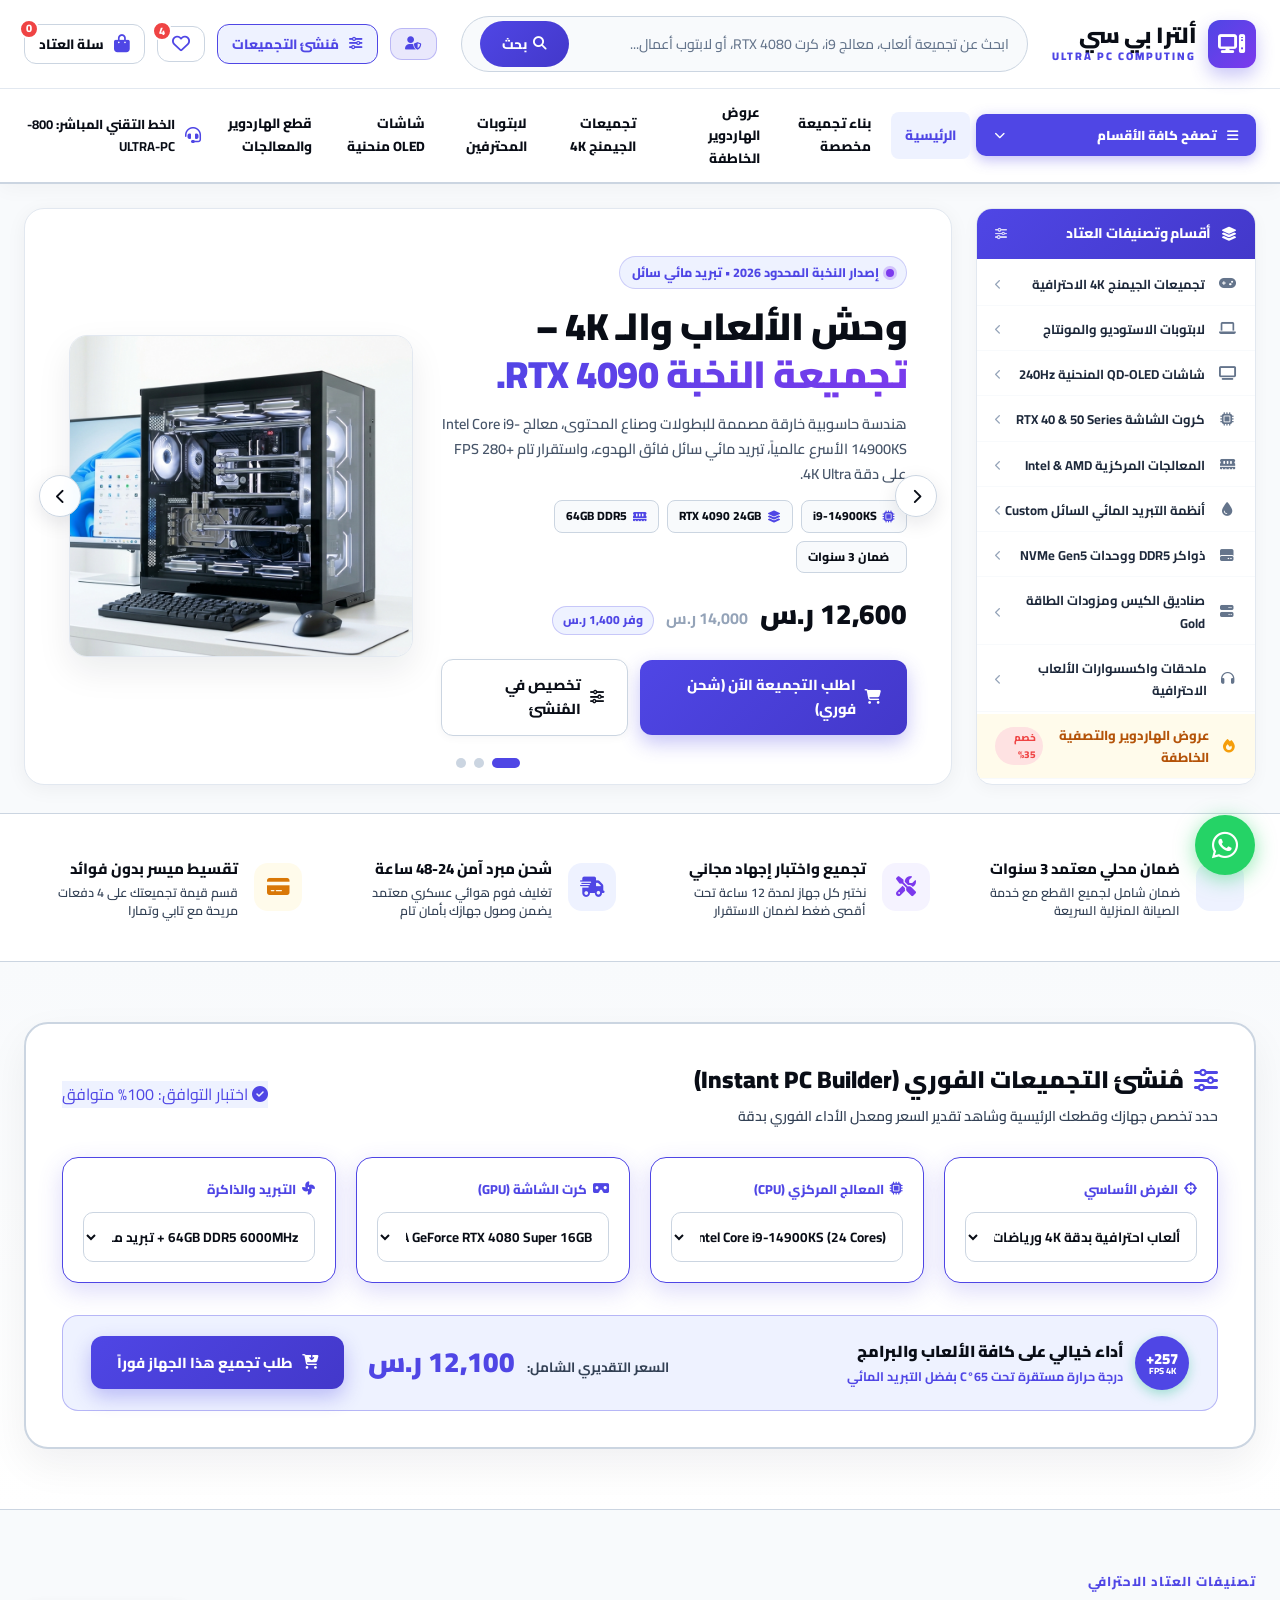
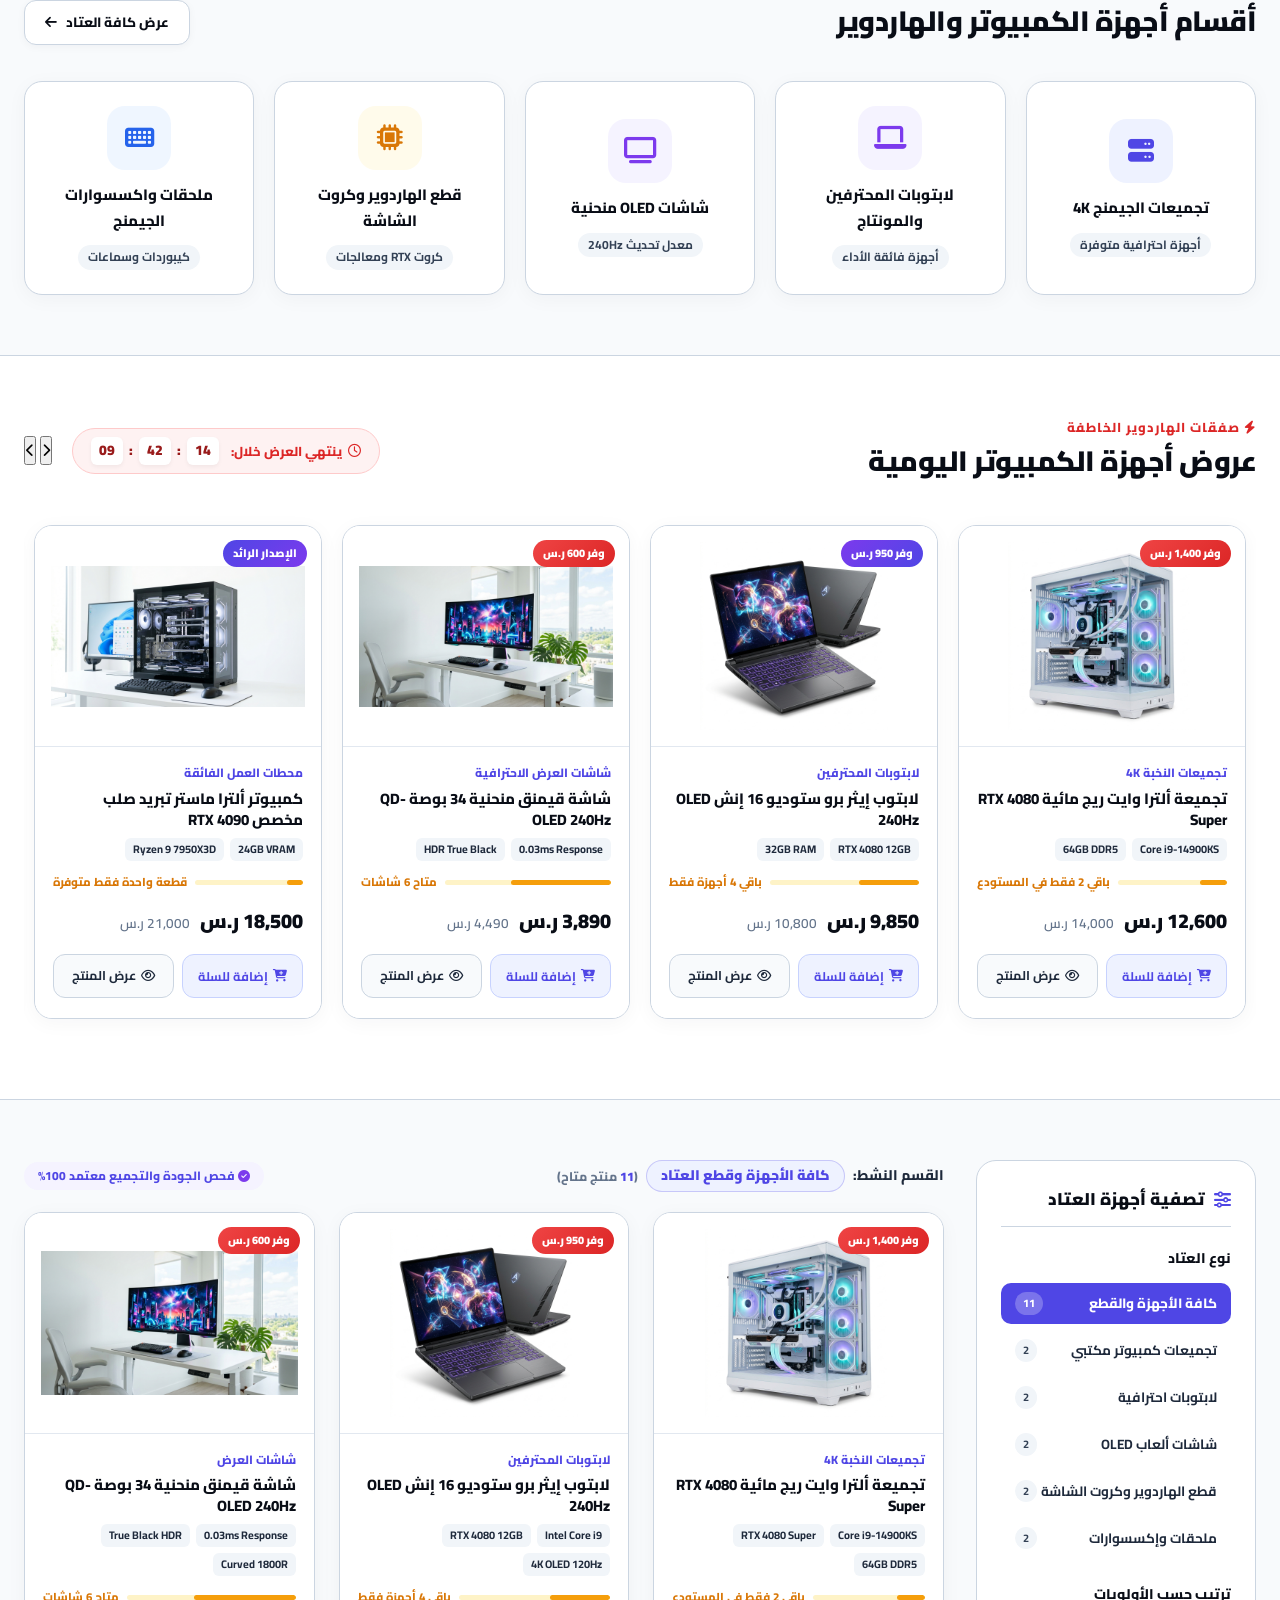
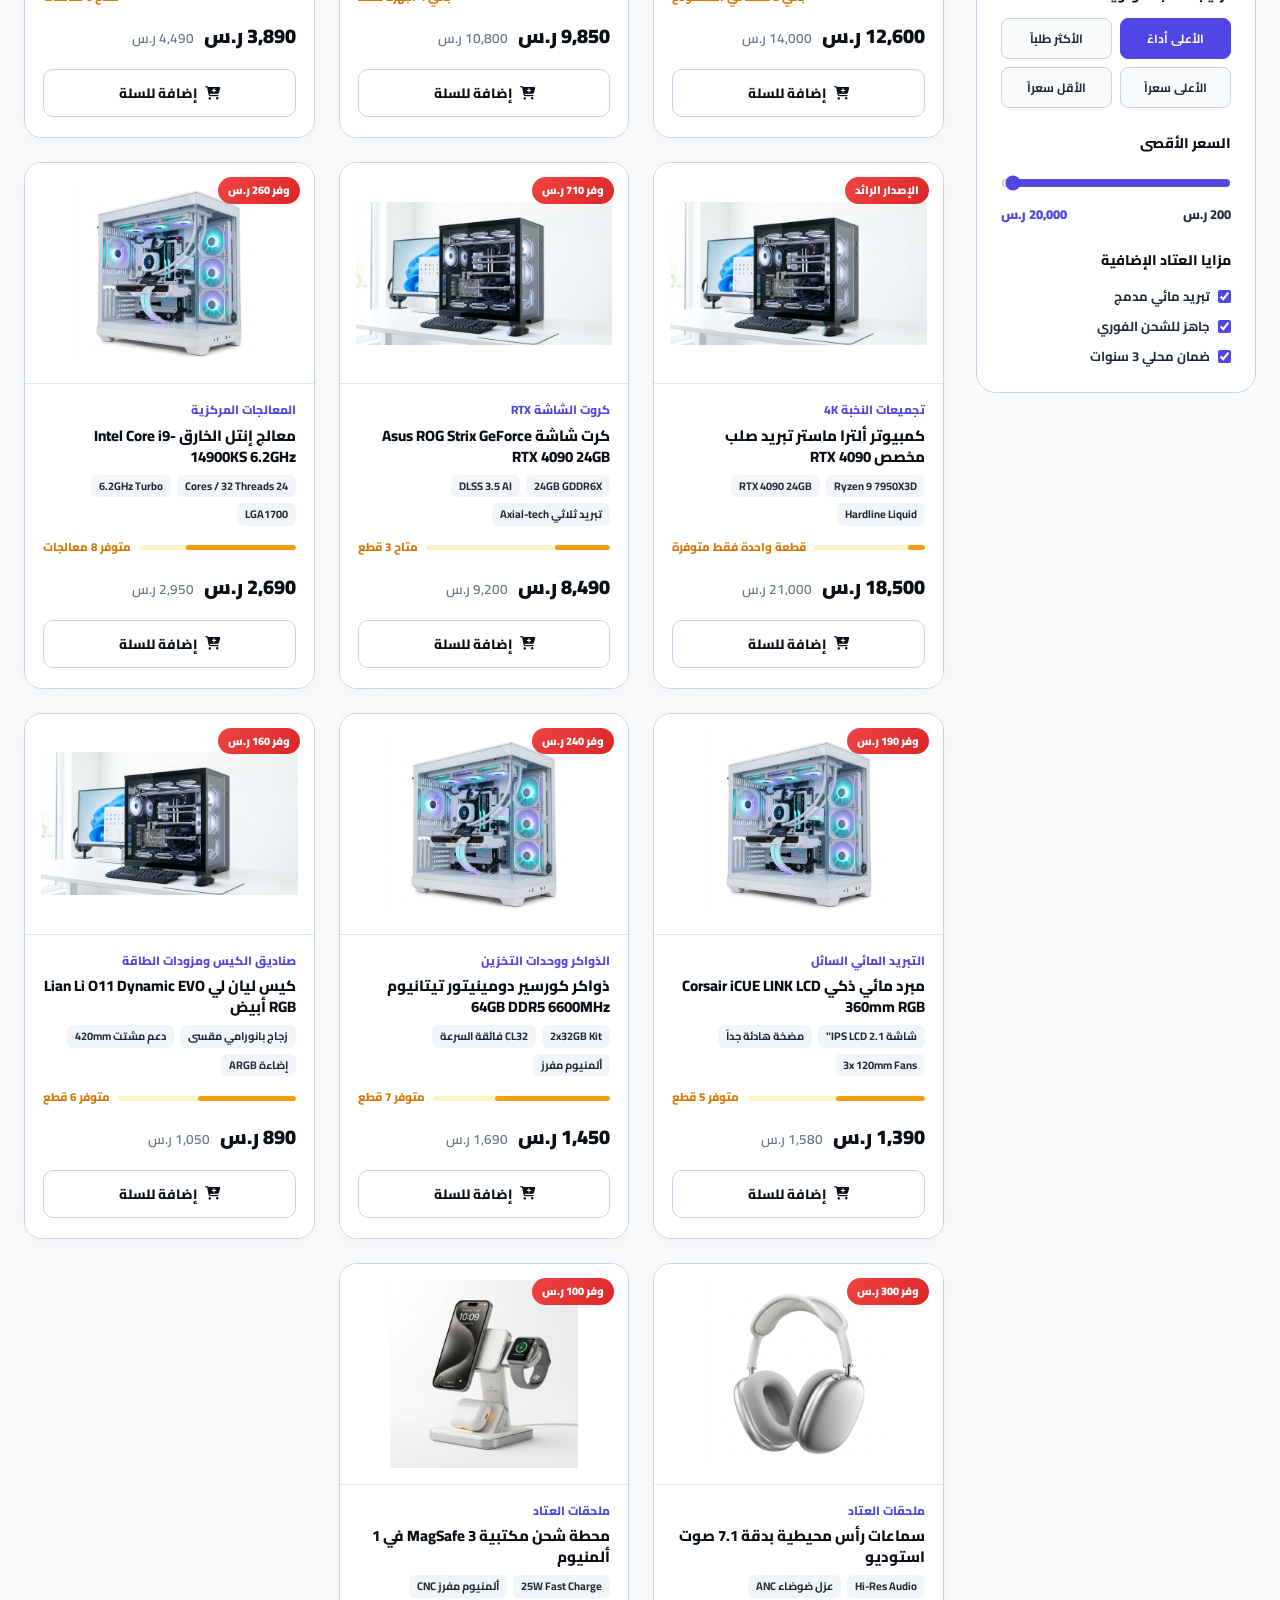
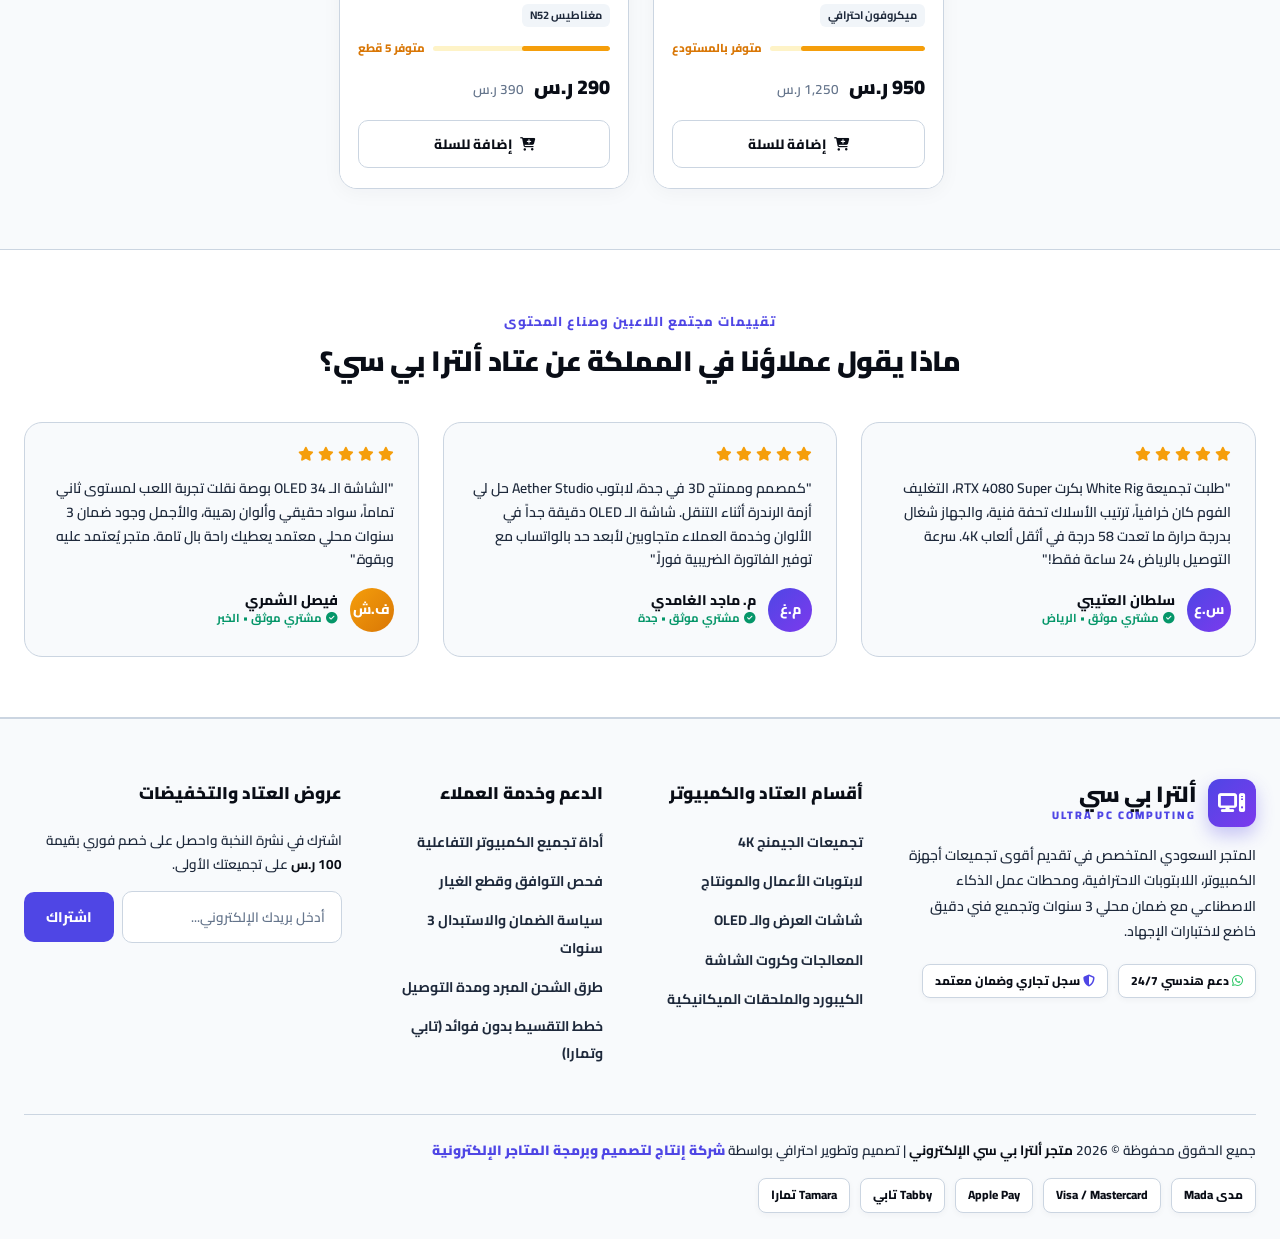
==== commit e6d572a7: "Fix charset encoding UTF-8, add _headers, route all category links to dedicated category pages with " ====
--- a/index.html
+++ b/index.html
@@ -2,6 +2,7 @@
 <html lang="ar" dir="rtl">
 <head>
     <meta charset="UTF-8">
+    <meta http-equiv="Content-Type" content="text/html; charset=UTF-8">
     <meta name="viewport" content="width=device-width, initial-scale=1.0">
     <title>سايبر تك PC | أقوى تجميعات الجيمنج وهاردوير المحترفين</title>
     <meta name="description" content="متجر سايبر تك PC الرائد في تجميعات الكمبيوتر الاحترافية، لابتوبات الجيمنج والمونتاج، الشاشات المنحنية، وكروت الشاشة الأصلية بضمان سنتين.">
@@ -68,7 +69,7 @@
                 <div class="pc-navbar-inner">
                     <ul class="pc-nav-menu">
                         <li class="pc-nav-item">
-                            <a href="#catalog" id="btnAllPcCategories" class="pc-nav-mega-btn" onclick="filterPcCategory('all')" style="background-color: #4f46e5 !important; color: #ffffff !important; min-width: 280px; justify-content: space-between; border-radius: 10px 10px 0 0;">
+                            <a href="category?cat=all" id="btnAllPcCategories" class="pc-nav-mega-btn" style="background-color: #4f46e5 !important; color: #ffffff !important; min-width: 280px; justify-content: space-between; border-radius: 10px 10px 0 0;">
                                 <span style="display:flex; align-items:center; gap:10px; color:#ffffff !important;">
                                     <i class="fa-solid fa-bars" style="color: #ffffff !important;"></i>
                                     <span style="color: #ffffff !important;">تصفح كافة الأقسام</span>
@@ -79,10 +80,10 @@
                         <li class="pc-nav-item active"><a href="#">الرئيسية</a></li>
                         <li class="pc-nav-item"><a href="#builder">بناء تجميعة مخصصة</a></li>
                         <li class="pc-nav-item"><a href="#flashDeals">عروض الهاردوير الخاطفة</a></li>
-                        <li class="pc-nav-item"><a href="#catalog" onclick="filterPcCategory('rigs')">تجميعات الجيمنج 4K</a></li>
-                        <li class="pc-nav-item"><a href="#catalog" onclick="filterPcCategory('laptops')">لابتوبات المحترفين</a></li>
-                        <li class="pc-nav-item"><a href="#catalog" onclick="filterPcCategory('monitors')">شاشات OLED منحنية</a></li>
-                        <li class="pc-nav-item"><a href="#catalog" onclick="filterPcCategory('hardware')">قطع الهاردوير والمعالجات</a></li>
+                        <li class="pc-nav-item"><a href="category?cat=rigs">تجميعات الجيمنج 4K</a></li>
+                        <li class="pc-nav-item"><a href="category?cat=laptops">لابتوبات المحترفين</a></li>
+                        <li class="pc-nav-item"><a href="category?cat=monitors">شاشات OLED منحنية</a></li>
+                        <li class="pc-nav-item"><a href="category?cat=hardware">قطع الهاردوير والمعالجات</a></li>
                     </ul>
                     <div class="pc-nav-hotline">
                         <i class="fa-solid fa-headset"></i>
@@ -105,7 +106,7 @@
                     </div>
                     <ul class="pc-wm-cat-list">
                         <li class="pc-wm-cat-item">
-                            <a href="#catalog" onclick="filterPcCategory('rigs')" class="pc-wm-cat-link">
+                            <a href="category?cat=rigs" class="pc-wm-cat-link">
                                 <div class="pc-wm-cat-left">
                                     <i class="fa-solid fa-gamepad pc-wm-cat-icon"></i>
                                     <span>تجميعات الجيمنج 4K الاحترافية</span>
@@ -114,7 +115,7 @@
                             </a>
                         </li>
                         <li class="pc-wm-cat-item">
-                            <a href="#catalog" onclick="filterPcCategory('laptops')" class="pc-wm-cat-link">
+                            <a href="category?cat=laptops" class="pc-wm-cat-link">
                                 <div class="pc-wm-cat-left">
                                     <i class="fa-solid fa-laptop pc-wm-cat-icon"></i>
                                     <span>لابتوبات الاستوديو والمونتاج</span>
@@ -123,7 +124,7 @@
                             </a>
                         </li>
                         <li class="pc-wm-cat-item">
-                            <a href="#catalog" onclick="filterPcCategory('monitors')" class="pc-wm-cat-link">
+                            <a href="category?cat=monitors" class="pc-wm-cat-link">
                                 <div class="pc-wm-cat-left">
                                     <i class="fa-solid fa-tv pc-wm-cat-icon"></i>
                                     <span>شاشات QD-OLED المنحنية 240Hz</span>
@@ -132,7 +133,7 @@
                             </a>
                         </li>
                         <li class="pc-wm-cat-item">
-                            <a href="#catalog" onclick="filterPcCategory('gpus')" class="pc-wm-cat-link">
+                            <a href="category?cat=hardware" class="pc-wm-cat-link">
                                 <div class="pc-wm-cat-left">
                                     <i class="fa-solid fa-microchip pc-wm-cat-icon"></i>
                                     <span>كروت الشاشة RTX 40 & 50 Series</span>
@@ -141,7 +142,7 @@
                             </a>
                         </li>
                         <li class="pc-wm-cat-item">
-                            <a href="#catalog" onclick="filterPcCategory('cpus')" class="pc-wm-cat-link">
+                            <a href="category?cat=hardware" class="pc-wm-cat-link">
                                 <div class="pc-wm-cat-left">
                                     <i class="fa-solid fa-memory pc-wm-cat-icon"></i>
                                     <span>المعالجات المركزية Intel & AMD</span>
@@ -150,7 +151,7 @@
                             </a>
                         </li>
                         <li class="pc-wm-cat-item">
-                            <a href="#catalog" onclick="filterPcCategory('cooling')" class="pc-wm-cat-link">
+                            <a href="category?cat=hardware" class="pc-wm-cat-link">
                                 <div class="pc-wm-cat-left">
                                     <i class="fa-solid fa-droplet pc-wm-cat-icon"></i>
                                     <span>أنظمة التبريد المائي السائل Custom</span>
@@ -159,7 +160,7 @@
                             </a>
                         </li>
                         <li class="pc-wm-cat-item">
-                            <a href="#catalog" onclick="filterPcCategory('storage')" class="pc-wm-cat-link">
+                            <a href="category?cat=hardware" class="pc-wm-cat-link">
                                 <div class="pc-wm-cat-left">
                                     <i class="fa-solid fa-hard-drive pc-wm-cat-icon"></i>
                                     <span>ذواكر DDR5 ووحدات NVMe Gen5</span>
@@ -168,7 +169,7 @@
                             </a>
                         </li>
                         <li class="pc-wm-cat-item">
-                            <a href="#catalog" onclick="filterPcCategory('cases')" class="pc-wm-cat-link">
+                            <a href="category?cat=hardware" class="pc-wm-cat-link">
                                 <div class="pc-wm-cat-left">
                                     <i class="fa-solid fa-server pc-wm-cat-icon"></i>
                                     <span>صناديق الكيس ومزودات الطاقة Gold</span>
@@ -177,7 +178,7 @@
                             </a>
                         </li>
                         <li class="pc-wm-cat-item">
-                            <a href="#catalog" onclick="filterPcCategory('accessories')" class="pc-wm-cat-link">
+                            <a href="category?cat=accessories" class="pc-wm-cat-link">
                                 <div class="pc-wm-cat-left">
                                     <i class="fa-solid fa-headphones pc-wm-cat-icon"></i>
                                     <span>ملحقات واكسسوارات الألعاب الاحترافية</span>
@@ -489,48 +490,48 @@
                     <span class="pc-section-subtitle">تصنيفات العتاد الاحترافي</span>
                     <h2 class="pc-section-title">أقسام أجهزة الكمبيوتر والهاردوير</h2>
                 </div>
-                <a href="#catalog" class="btn-pc-secondary" style="padding: 10px 20px; font-size: 13.5px;" onclick="filterPcCategory('all')">
+                <a href="category?cat=all" class="btn-pc-secondary" style="padding: 10px 20px; font-size: 13.5px;">
                     <span>عرض كافة العتاد</span>
                     <i class="fa-solid fa-arrow-left"></i>
                 </a>
             </div>
 
             <div class="pc-categories-grid">
-                <div class="pc-cat-card" onclick="filterPcCategory('rigs')">
+                <a href="category?cat=rigs" class="pc-cat-card">
                     <div class="pc-cat-icon">
                         <i class="fa-solid fa-server"></i>
                     </div>
                     <h3 class="pc-cat-name">تجميعات الجيمنج 4K</h3>
-                    <span class="pc-cat-count">24 جهاز متوفر</span>
-                </div>
-                <div class="pc-cat-card" onclick="filterPcCategory('laptops')">
+                    <span class="pc-cat-count">أجهزة احترافية متوفرة</span>
+                </a>
+                <a href="category?cat=laptops" class="pc-cat-card">
                     <div class="pc-cat-icon" style="background:var(--color-violet-light); color:var(--color-violet);">
                         <i class="fa-solid fa-laptop"></i>
                     </div>
-                    <h3 class="pc-cat-name">لابتوبات المحترفين</h3>
-                    <span class="pc-cat-count">16 موديل</span>
-                </div>
-                <div class="pc-cat-card" onclick="filterPcCategory('monitors')">
+                    <h3 class="pc-cat-name">لابتوبات المحترفين والمونتاج</h3>
+                    <span class="pc-cat-count">أجهزة فائقة الأداء</span>
+                </a>
+                <a href="category?cat=monitors" class="pc-cat-card">
                     <div class="pc-cat-icon" style="background:#f5f3ff; color:#7c3aed;">
                         <i class="fa-solid fa-tv"></i>
                     </div>
                     <h3 class="pc-cat-name">شاشات OLED منحنية</h3>
-                    <span class="pc-cat-count">19 شاشة</span>
-                </div>
-                <div class="pc-cat-card" onclick="filterPcCategory('hardware')">
+                    <span class="pc-cat-count">معدل تحديث 240Hz</span>
+                </a>
+                <a href="category?cat=hardware" class="pc-cat-card">
                     <div class="pc-cat-icon" style="background:#fffbeb; color:#d97706;">
                         <i class="fa-solid fa-microchip"></i>
                     </div>
-                    <h3 class="pc-cat-name">معالجات وكروت شاشة</h3>
-                    <span class="pc-cat-count">38 قطعة أصلية</span>
-                </div>
-                <div class="pc-cat-card" onclick="filterPcCategory('accessories')">
+                    <h3 class="pc-cat-name">قطع الهاردوير وكروت الشاشة</h3>
+                    <span class="pc-cat-count">كروت RTX ومعالجات</span>
+                </a>
+                <a href="category?cat=accessories" class="pc-cat-card">
                     <div class="pc-cat-icon" style="background:#eff6ff; color:#2563eb;">
                         <i class="fa-solid fa-keyboard"></i>
                     </div>
-                    <h3 class="pc-cat-name">ملحقات وكيبورد ميكانيكي</h3>
-                    <span class="pc-cat-count">42 ملحق فاخر</span>
-                </div>
+                    <h3 class="pc-cat-name">ملحقات واكسسوارات الجيمنج</h3>
+                    <span class="pc-cat-count">كيبوردات وسماعات</span>
+                </a>
             </div>
         </div>
     </section>
@@ -829,46 +830,30 @@
                     <div class="pc-filter-group">
                         <label class="pc-filter-label">نوع العتاد</label>
                         <div class="pc-filter-cats">
-                            <button class="pc-filter-cat-btn active" onclick="filterPcCategory('all', this)">
+                            <a href="category?cat=all" class="pc-filter-cat-btn active">
                                 <span>كافة الأجهزة والقطع</span>
                                 <span class="badge" id="pcbadge-all">11</span>
-                            </button>
-                            <button class="pc-filter-cat-btn" onclick="filterPcCategory('rigs', this)">
+                            </a>
+                            <a href="category?cat=rigs" class="pc-filter-cat-btn">
                                 <span>تجميعات كمبيوتر مكتبي</span>
                                 <span class="badge" id="pcbadge-rigs">2</span>
-                            </button>
-                            <button class="pc-filter-cat-btn" onclick="filterPcCategory('laptops', this)">
+                            </a>
+                            <a href="category?cat=laptops" class="pc-filter-cat-btn">
                                 <span>لابتوبات احترافية</span>
-                                <span class="badge" id="pcbadge-laptops">1</span>
-                            </button>
-                            <button class="pc-filter-cat-btn" onclick="filterPcCategory('monitors', this)">
+                                <span class="badge" id="pcbadge-laptops">2</span>
+                            </a>
+                            <a href="category?cat=monitors" class="pc-filter-cat-btn">
                                 <span>شاشات ألعاب OLED</span>
-                                <span class="badge" id="pcbadge-monitors">1</span>
-                            </button>
-                            <button class="pc-filter-cat-btn" onclick="filterPcCategory('gpus', this)">
-                                <span>كروت الشاشة RTX</span>
-                                <span class="badge" id="pcbadge-gpus">1</span>
-                            </button>
-                            <button class="pc-filter-cat-btn" onclick="filterPcCategory('cpus', this)">
-                                <span>المعالجات المركزية</span>
-                                <span class="badge" id="pcbadge-cpus">1</span>
-                            </button>
-                            <button class="pc-filter-cat-btn" onclick="filterPcCategory('cooling', this)">
-                                <span>التبريد المائي السائل</span>
-                                <span class="badge" id="pcbadge-cooling">1</span>
-                            </button>
-                            <button class="pc-filter-cat-btn" onclick="filterPcCategory('storage', this)">
-                                <span>ذواكر DDR5 والتخزين</span>
-                                <span class="badge" id="pcbadge-storage">1</span>
-                            </button>
-                            <button class="pc-filter-cat-btn" onclick="filterPcCategory('cases', this)">
-                                <span>صناديق الكيس والباور</span>
-                                <span class="badge" id="pcbadge-cases">1</span>
-                            </button>
-                            <button class="pc-filter-cat-btn" onclick="filterPcCategory('accessories', this)">
+                                <span class="badge" id="pcbadge-monitors">2</span>
+                            </a>
+                            <a href="category?cat=hardware" class="pc-filter-cat-btn">
+                                <span>قطع الهاردوير وكروت الشاشة</span>
+                                <span class="badge" id="pcbadge-gpus">2</span>
+                            </a>
+                            <a href="category?cat=accessories" class="pc-filter-cat-btn">
                                 <span>ملحقات وإكسسوارات</span>
                                 <span class="badge" id="pcbadge-accessories">2</span>
-                            </button>
+                            </a>
                         </div>
                     </div>
 
@@ -1019,11 +1004,11 @@
                 <div class="pc-footer-col">
                     <h4>أقسام العتاد والكمبيوتر</h4>
                     <ul class="pc-footer-links">
-                        <li><a href="#catalog" onclick="filterPcCategory('rigs')">تجميعات الجيمنج 4K</a></li>
-                        <li><a href="#catalog" onclick="filterPcCategory('laptops')">لابتوبات الأعمال والمونتاج</a></li>
-                        <li><a href="#catalog" onclick="filterPcCategory('monitors')">شاشات العرض والـ OLED</a></li>
-                        <li><a href="#catalog" onclick="filterPcCategory('hardware')">المعالجات وكروت الشاشة</a></li>
-                        <li><a href="#catalog" onclick="filterPcCategory('accessories')">الكيبورد والملحقات الميكانيكية</a></li>
+                        <li><a href="category?cat=rigs">تجميعات الجيمنج 4K</a></li>
+                        <li><a href="category?cat=laptops">لابتوبات الأعمال والمونتاج</a></li>
+                        <li><a href="category?cat=monitors">شاشات العرض والـ OLED</a></li>
+                        <li><a href="category?cat=hardware">المعالجات وكروت الشاشة</a></li>
+                        <li><a href="category?cat=accessories">الكيبورد والملحقات الميكانيكية</a></li>
                     </ul>
                 </div>
 
--- a/css/style.css
+++ b/css/style.css
@@ -57,6 +57,7 @@
     body, h1, h2, h3, h4, h5, h6, p, a, span, button, input, textarea, select, label, div {
         font-family: var(--font-main) !important;
         text-align: right !important;
+        text-decoration: none !important;
     }
 
     i, .fa, .fas, .far, .fab, .fa-solid, .fa-regular, .fa-brands, [class^="fa-"], [class*=" fa-"], svg.svg-inline--fa {
@@ -968,6 +969,8 @@
         justify-content: center;
         gap: 12px;
         box-shadow: var(--shadow-subtle);
+        text-decoration: none !important;
+        color: inherit !important;
     }
     .pc-cat-card:hover {
         transform: translateY(-5px);
@@ -1086,6 +1089,8 @@
         height: 100%;
         position: relative;
         box-shadow: var(--shadow-subtle);
+        text-decoration: none !important;
+        color: inherit !important;
     }
     .pc-card:hover {
         transform: translateY(-5px);
@@ -1276,6 +1281,7 @@
         transition: var(--transition);
         width: 100%;
         text-align: right !important;
+        text-decoration: none !important;
     }
     .pc-filter-cat-btn:hover {
         background: var(--color-primary-light);
@@ -1884,7 +1890,7 @@
     position: relative;
     border-radius: 24px;
     overflow: hidden;
-    min-height: 280px;
+    min-height: 330px;
     display: flex;
     align-items: center;
     background: #090d16;
@@ -1906,7 +1912,7 @@
 .pc-cat-banner-overlay {
     position: absolute;
     inset: 0;
-    background: linear-gradient(135deg, rgba(9, 13, 22, 0.92) 0%, rgba(67, 56, 202, 0.82) 55%, rgba(9, 13, 22, 0.72) 100%);
+    background: linear-gradient(to left, rgba(9, 13, 22, 0.94) 0%, rgba(9, 13, 22, 0.72) 50%, rgba(9, 13, 22, 0.28) 100%);
 }
 .pc-cat-banner-content {
     position: relative;
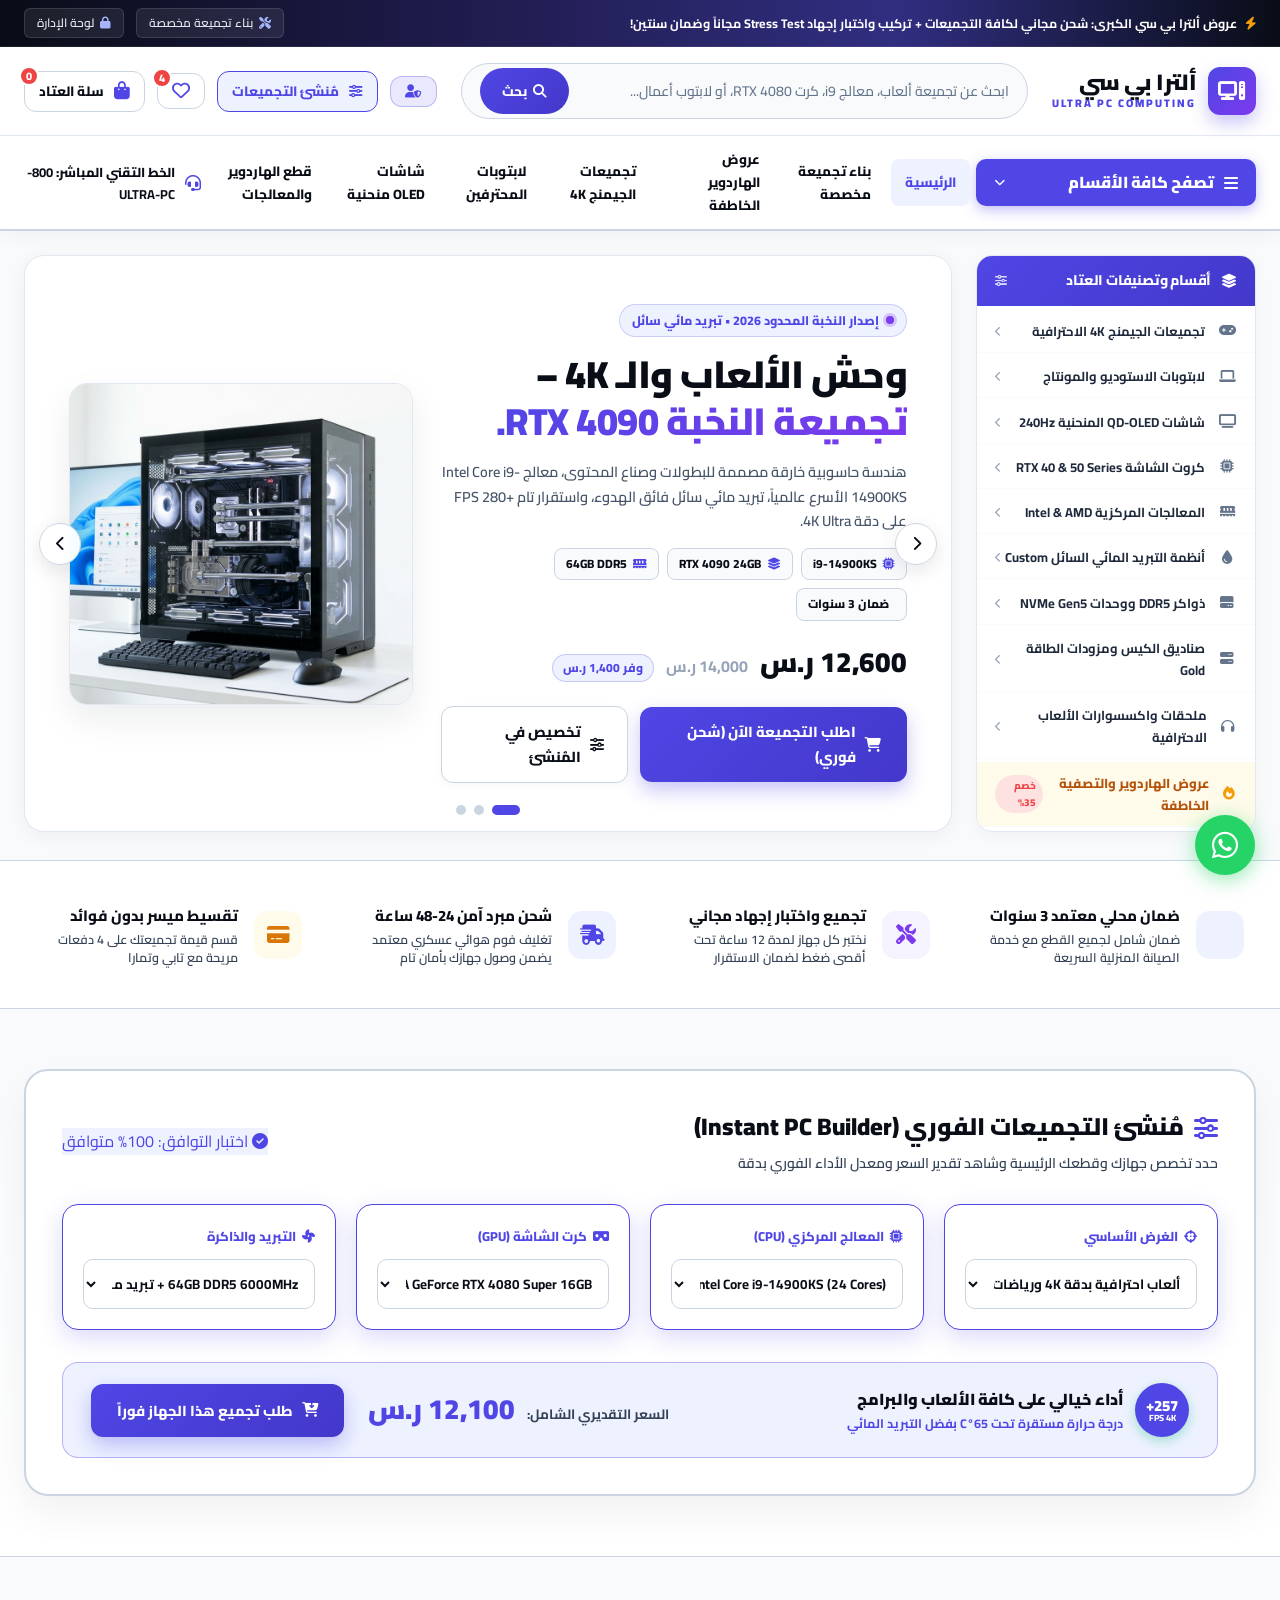
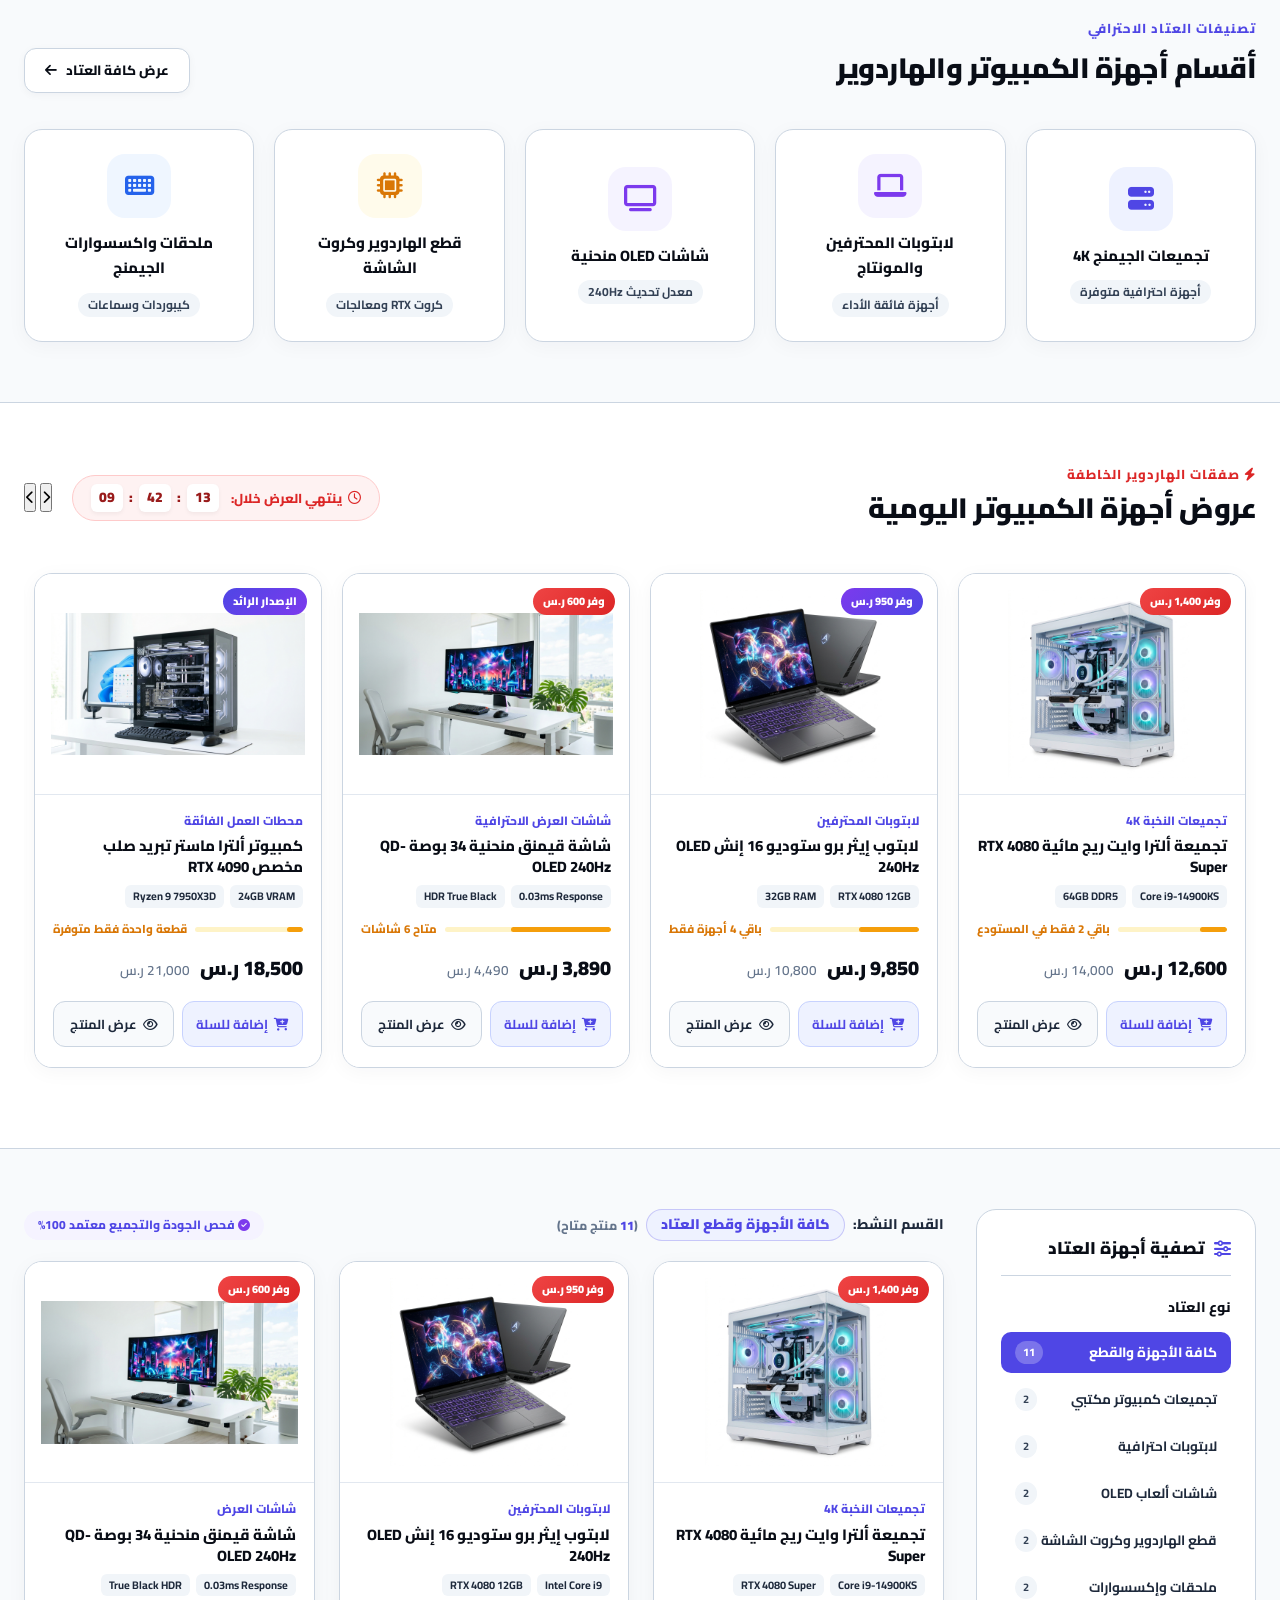
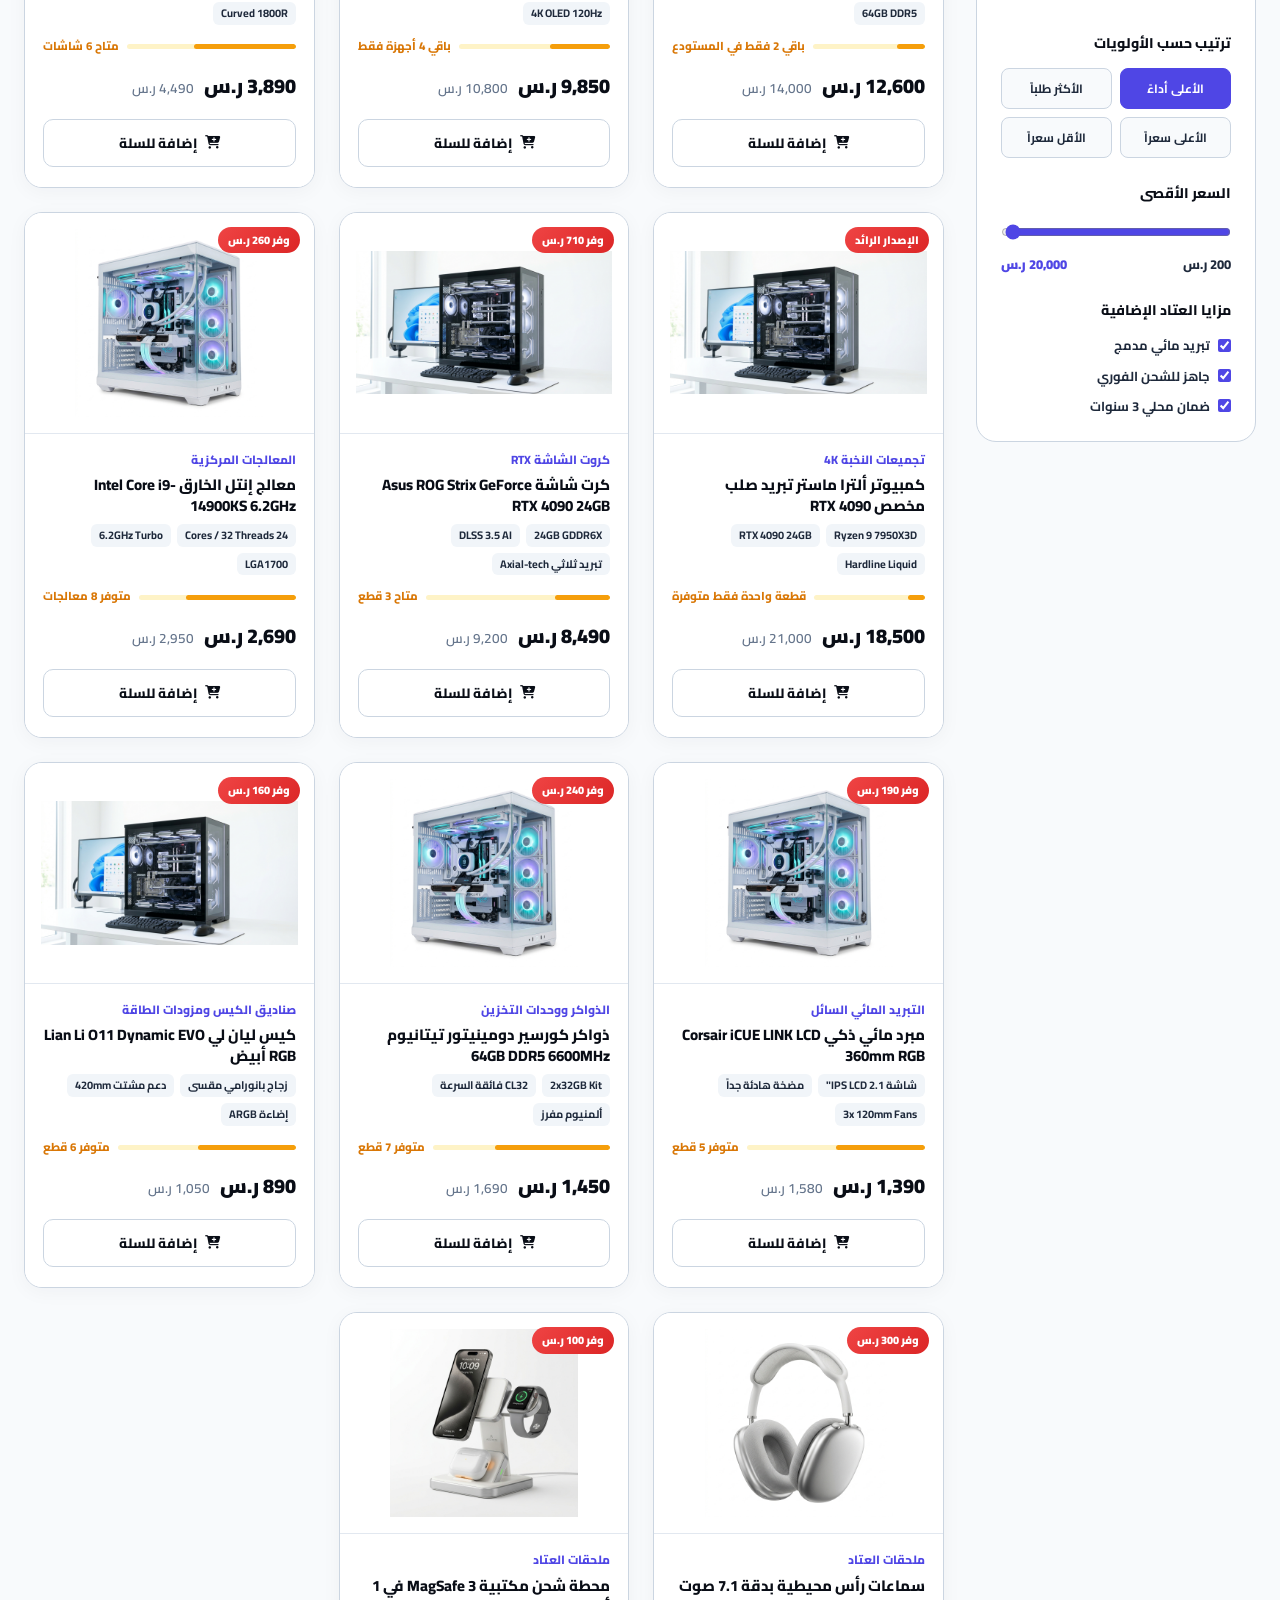
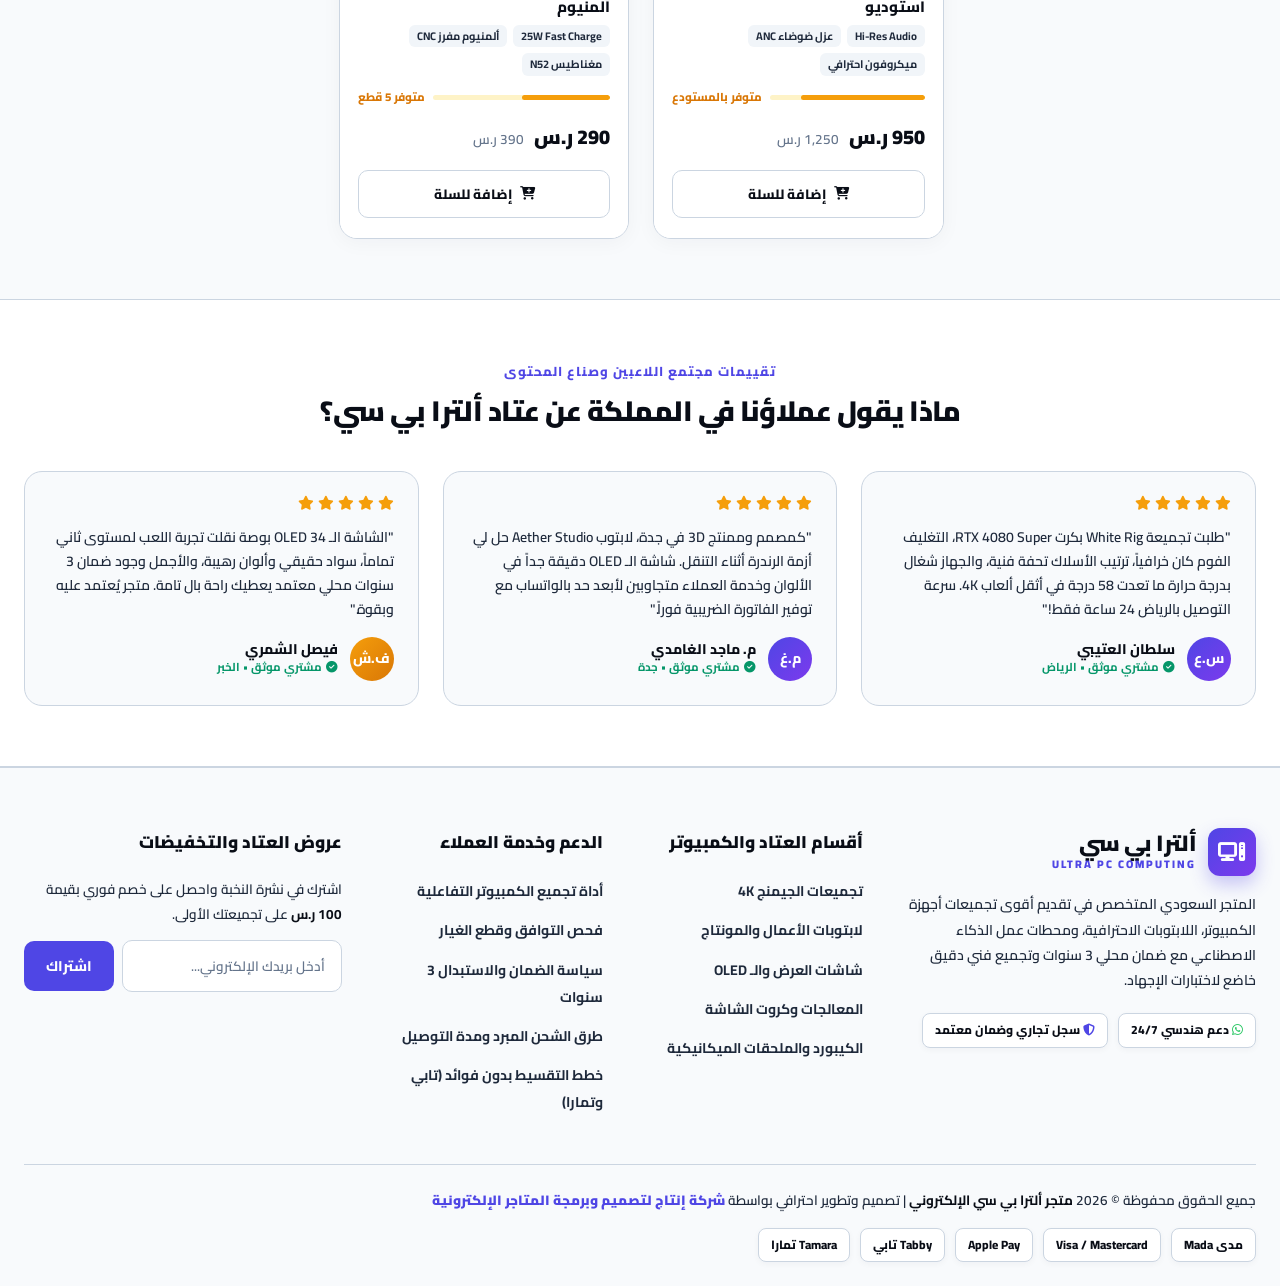
==== commit 1c5e0d33: "Fix topbar header styling: luxurious royal indigo gradient, single-line horizontal alignment, and co" ====
--- a/index.html
+++ b/index.html
@@ -17,6 +17,22 @@
 </head>
 <body>
 
+    <!-- 1. TOP ANNOUNCEMENT BAR -->
+    <div class="pc-topbar">
+        <div class="pc-container">
+            <div class="pc-topbar-inner">
+                <div class="pc-topbar-text">
+                    <i class="fa-solid fa-bolt" style="color: #f59e0b;"></i>
+                    <span>عروض ألترا بي سي الكبرى: شحن مجاني لكافة التجميعات + تركيب واختبار إجهاد Stress Test مجاناً وضمان سنتين!</span>
+                </div>
+                <div class="pc-top-links">
+                    <a href="#builder"><i class="fa-solid fa-screwdriver-wrench"></i> بناء تجميعة مخصصة</a>
+                    <a href="admin/index.html"><i class="fa-solid fa-lock"></i> لوحة الإدارة</a>
+                </div>
+            </div>
+        </div>
+    </div>
+
 <header class="pc-header">
         <div class="pc-container">
             <div class="pc-header-main">
--- a/css/style.css
+++ b/css/style.css
@@ -85,46 +85,90 @@
         box-sizing: border-box;
     }
 
-    /* 1. TOP ANNOUNCEMENT BAR */
+    /* 1. TOP ANNOUNCEMENT BAR (ROYAL TECH LUXURY) */
+    .pc-topbar,
     .pc-top-bar {
-        background: linear-gradient(90deg, #3730a3 0%, #4f46e5 50%, #7c3aed 100%) !important;
+        background: linear-gradient(90deg, #090d16 0%, #1e1b4b 35%, #312e81 70%, #090d16 100%) !important;
         color: #ffffff !important;
-        padding: 10px 0;
-        font-size: 13px;
-        font-weight: 700;
-        width: 100%;
-        overflow: hidden;
-    }
+        padding: 8px 0 !important;
+        font-size: 12.5px !important;
+        font-weight: 700 !important;
+        width: 100% !important;
+        border-bottom: 1px solid rgba(255, 255, 255, 0.08) !important;
+    }
+    .pc-topbar *,
     .pc-top-bar * {
         color: #ffffff !important;
     }
+    .pc-topbar-inner,
     .pc-top-bar-inner {
-        display: flex;
-        align-items: center;
-        justify-content: space-between;
-        gap: 15px;
-        flex-wrap: wrap;
-    }
-    .pc-top-tag {
-        background: rgba(255, 255, 255, 0.25) !important;
+        display: flex !important;
+        align-items: center !important;
+        justify-content: space-between !important;
+        gap: 20px !important;
+        flex-wrap: nowrap !important;
+        width: 100% !important;
+    }
+    .pc-topbar-text,
+    .pc-top-bar-text {
+        display: inline-flex !important;
+        align-items: center !important;
+        gap: 8px !important;
+        font-size: 12.5px !important;
+        color: #f1f5f9 !important;
+        white-space: nowrap !important;
+        overflow: hidden !important;
+        text-overflow: ellipsis !important;
+    }
+    .pc-topbar-text i,
+    .pc-top-bar-text i {
+        color: #f59e0b !important;
+        font-size: 13px !important;
+    }
+    .pc-top-links {
+        display: inline-flex !important;
+        align-items: center !important;
+        gap: 12px !important;
+        font-size: 12px !important;
+        flex-shrink: 0 !important;
+    }
+    .pc-top-links a {
+        display: inline-flex !important;
+        align-items: center !important;
+        gap: 6px !important;
+        color: #e2e8f0 !important;
+        text-decoration: none !important;
+        padding: 4px 12px !important;
+        border-radius: 6px !important;
+        background: rgba(255, 255, 255, 0.08) !important;
+        border: 1px solid rgba(255, 255, 255, 0.12) !important;
+        transition: all 0.2s ease !important;
+        font-weight: 600 !important;
+        white-space: nowrap !important;
+    }
+    .pc-top-links a:hover {
+        background: rgba(255, 255, 255, 0.2) !important;
         color: #ffffff !important;
-        padding: 3px 12px;
-        border-radius: 50px;
-        font-weight: 900;
-        font-size: 11.5px;
-        margin-left: 8px;
-        display: inline-flex;
-        align-items: center;
-        gap: 5px;
-    }
-    .pc-top-links {
-        display: flex;
-        align-items: center;
-        gap: 20px;
-        font-size: 12.5px;
-    }
-    .pc-top-links a:hover {
-        opacity: 0.85;
+        border-color: rgba(255, 255, 255, 0.25) !important;
+    }
+    .pc-top-links a i {
+        color: #a5b4fc !important;
+    }
+    @media (max-width: 900px) {
+        .pc-top-links {
+            display: none !important;
+        }
+        .pc-topbar-inner,
+        .pc-top-bar-inner {
+            justify-content: center !important;
+            text-align: center !important;
+        }
+        .pc-topbar-text,
+        .pc-top-bar-text {
+            white-space: normal !important;
+            text-align: center !important;
+            font-size: 11.5px !important;
+        }
     }
 
     /* 2. EXECUTIVE LIGHT HEADER */
@@ -2020,19 +2064,18 @@
     font-size: 14px;
 }
 
-/* Category Products Grid */
+/* Category Products Grid (Exact 4 Columns on Desktop, Responsive & Full Width) */
 .pc-category-products-grid {
     display: grid !important;
-    grid-template-columns: repeat(auto-fill, minmax(280px, 340px)) !important;
-    gap: 24px !important;
-    justify-content: start !important;
+    grid-template-columns: repeat(4, 1fr) !important;
+    gap: 20px !important;
     align-items: stretch !important;
     width: 100% !important;
     margin-bottom: 40px !important;
 }
 .pc-category-products-grid .pc-card {
     width: 100% !important;
-    max-width: 340px !important;
+    max-width: 100% !important;
     display: flex !important;
     flex-direction: column !important;
     justify-content: space-between !important;
@@ -2050,11 +2093,32 @@
     border-color: #4f46e5 !important;
     box-shadow: 0 12px 28px rgba(79, 70, 229, 0.18) !important;
 }
-@media (max-width: 640px) {
+.pc-category-products-grid .pc-card-actions {
+    display: grid !important;
+    grid-template-columns: 1fr 1fr !important;
+    gap: 6px !important;
+}
+.pc-category-products-grid .pc-card-actions .pc-btn-add,
+.pc-category-products-grid .pc-card-actions .pc-btn-view {
+    padding: 9px 6px !important;
+    font-size: 12.5px !important;
+    gap: 5px !important;
+}
+@media (max-width: 1180px) {
+    .pc-category-products-grid {
+        grid-template-columns: repeat(3, 1fr) !important;
+        gap: 18px !important;
+    }
+}
+@media (max-width: 840px) {
+    .pc-category-products-grid {
+        grid-template-columns: repeat(2, 1fr) !important;
+        gap: 16px !important;
+    }
+}
+@media (max-width: 560px) {
     .pc-category-products-grid {
         grid-template-columns: 1fr !important;
-    }
-    .pc-category-products-grid .pc-card {
-        max-width: 100% !important;
-    }
-}
+        gap: 16px !important;
+    }
+}
